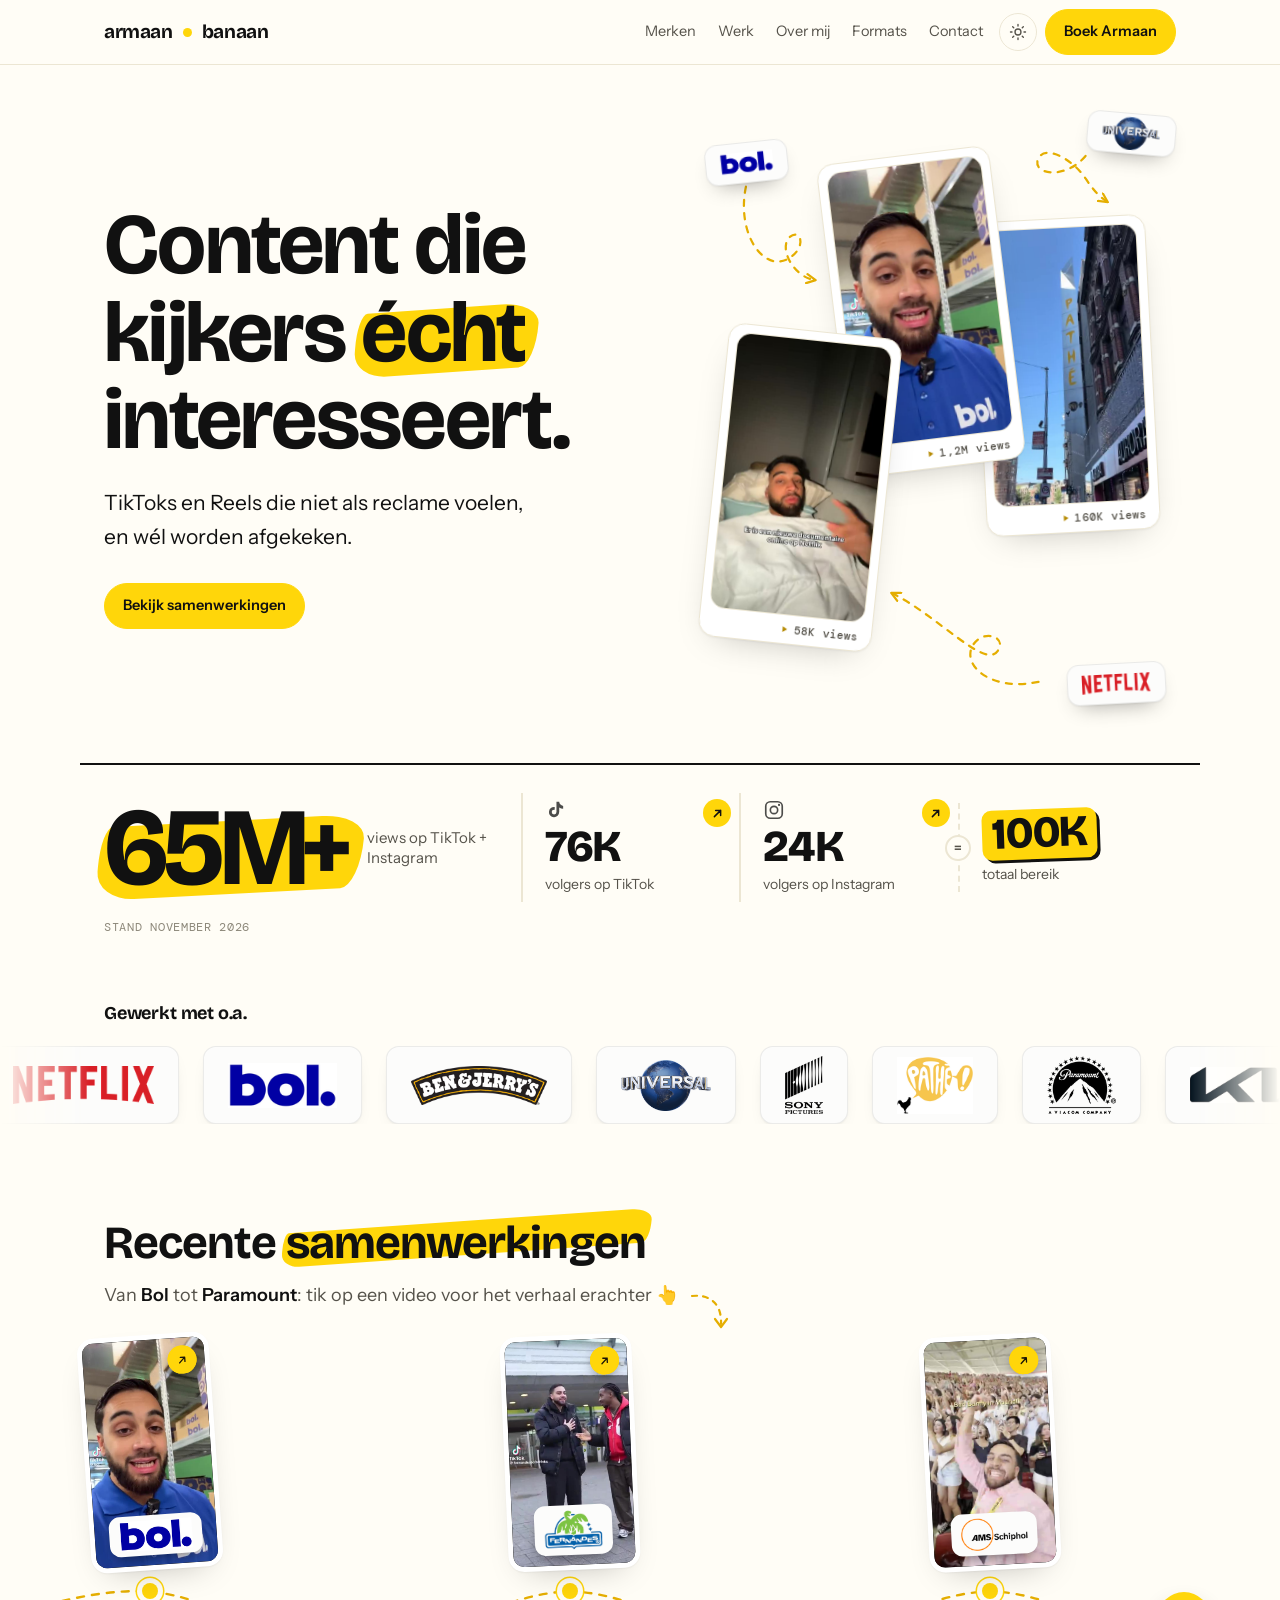
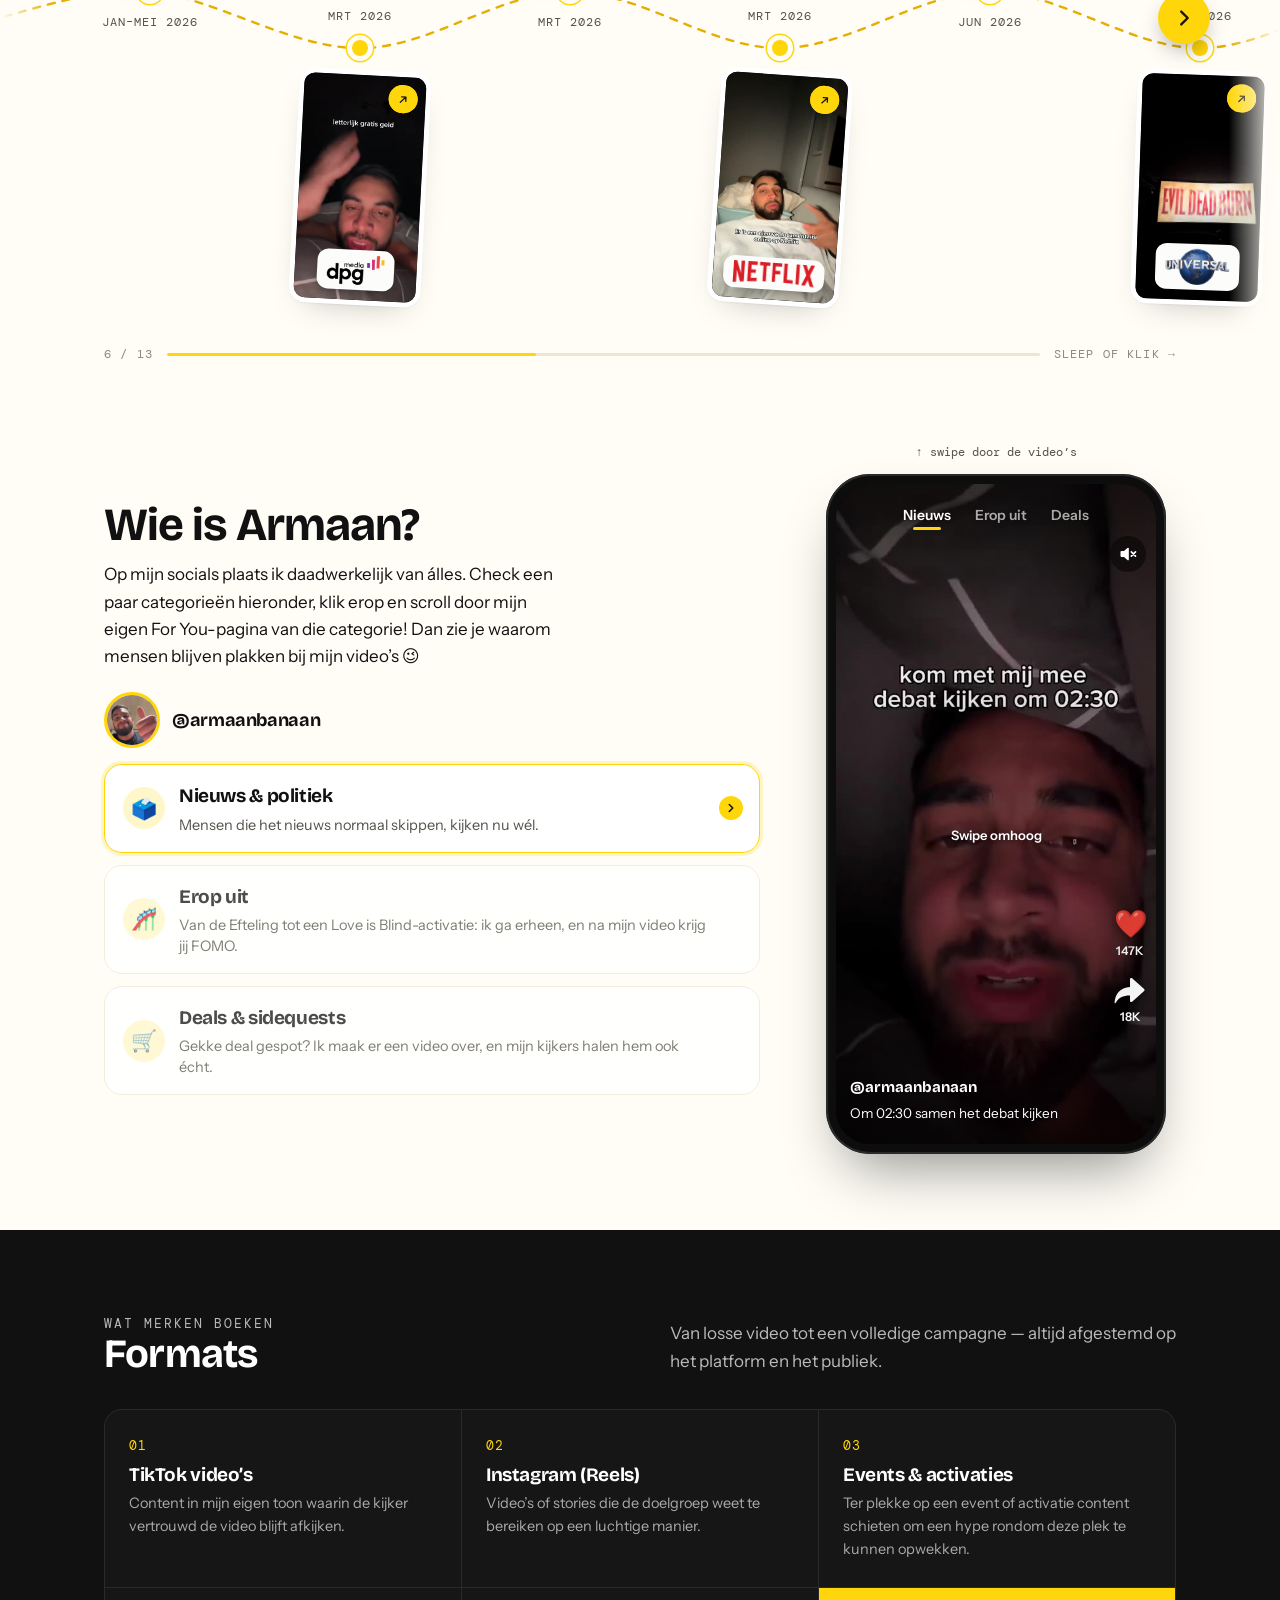
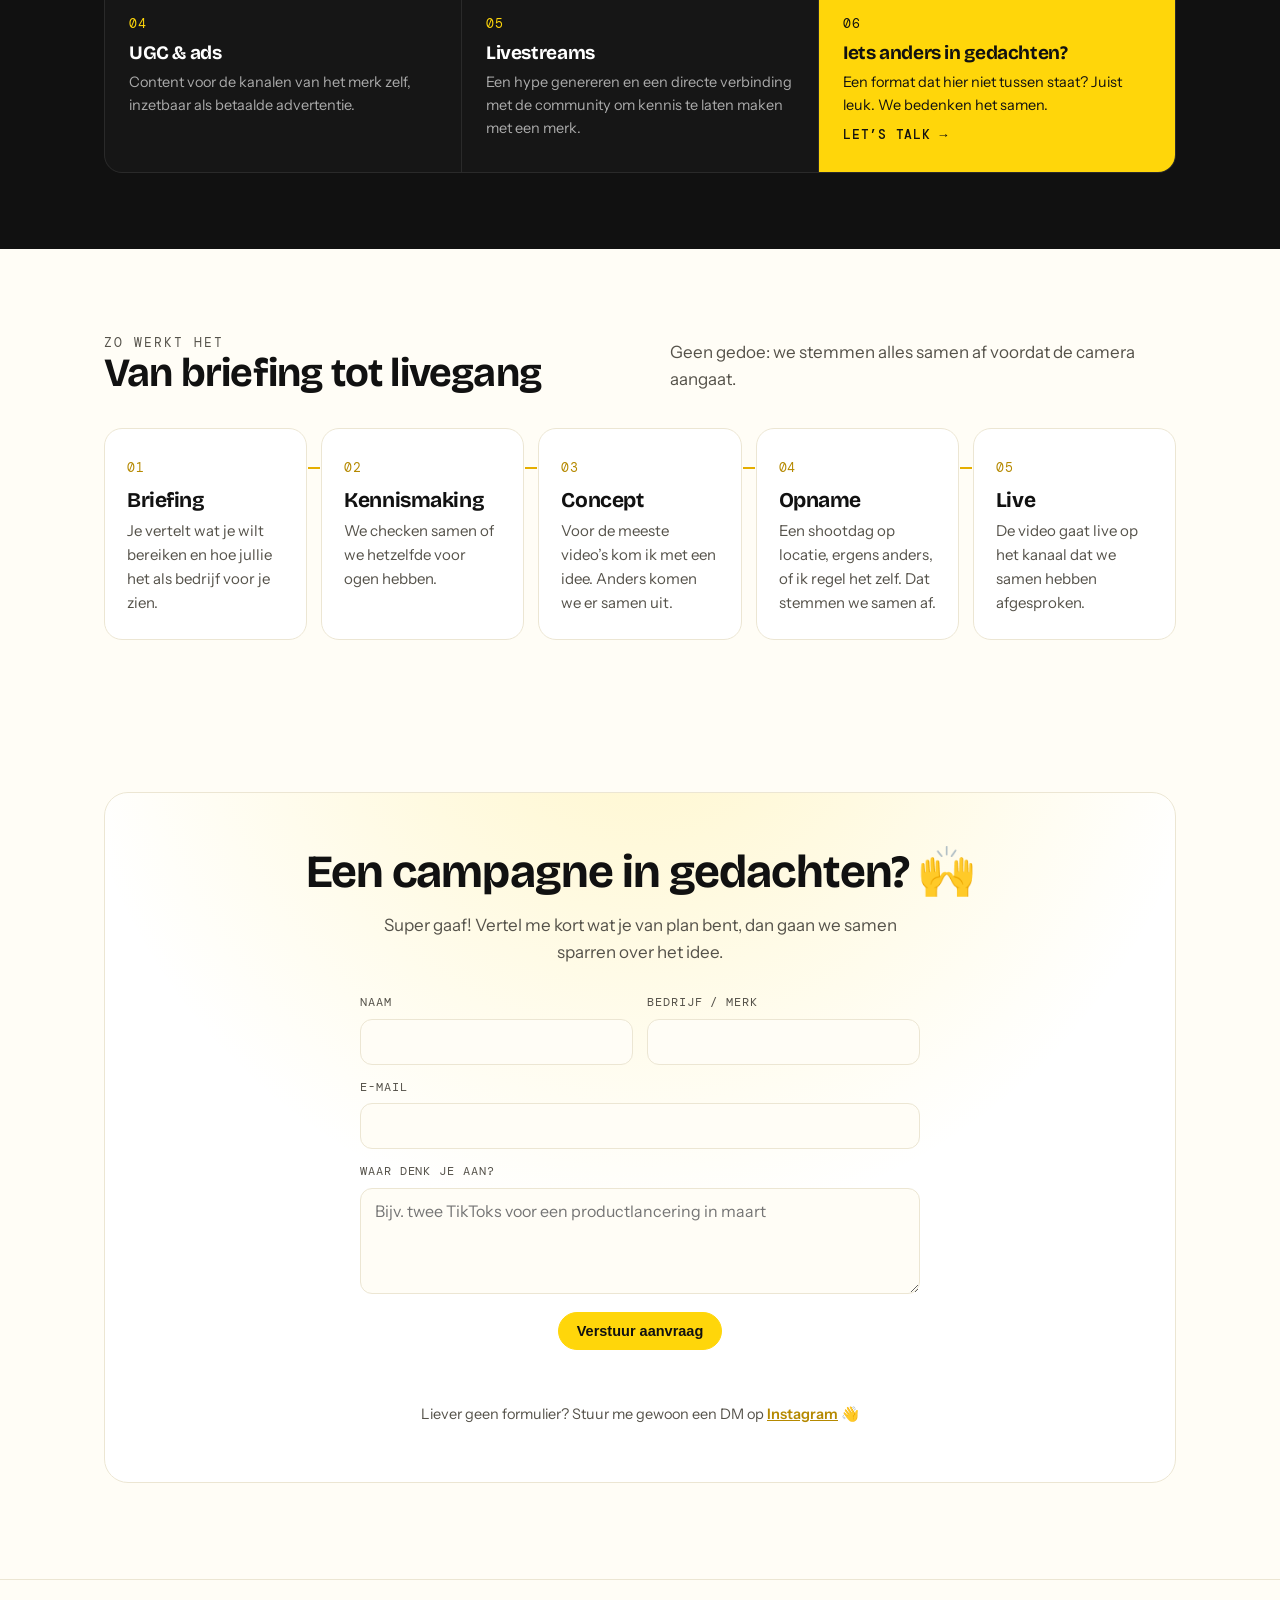
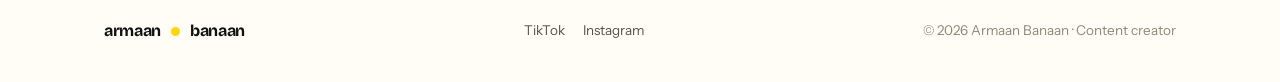
==== index.html @ dbafae59 "Handdruk: losse handjes weg, schuddende 🤝 met gele ring Co-Authored-By: Claude Opus 5.5 <noreply@ant" ====
<!doctype html>
<html lang="nl">
<meta charset="utf-8">
<meta name="viewport" content="width=device-width, initial-scale=1">
<title>Armaan Banaan — Creator</title>
<meta name="description" content="Armaan (@armaanbanaan) maakt TikTok- en Instagram-content voor merken als Bol, Netflix, Universal Pictures, Schiphol en Sony Pictures. Bekijk recente samenwerkingen en plan een kennismaking.">
<link rel="canonical" href="https://armaanbanaan.nl/">
<script type="application/ld+json">
{"@context":"https://schema.org","@type":"Person","name":"Armaan Banaan","alternateName":"armaanbanaan","url":"https://armaanbanaan.nl/","image":"https://armaanbanaan.nl/og-image.jpg","jobTitle":"Content creator","description":"Content creator uit Nederland die TikToks en Reels maakt voor merken als Bol, Netflix en Ben & Jerry's.","sameAs":["https://www.tiktok.com/@armaanbanaan","https://www.instagram.com/armaanbanaan"]}
</script>

<link rel="icon" type="image/png" href="favicon.png">
<link rel="apple-touch-icon" href="apple-touch-icon.png">
<meta name="theme-color" content="#FFFDF6">
<meta property="og:type" content="website">
<meta property="og:locale" content="nl_NL">
<meta property="og:site_name" content="armaanbanaan">
<meta property="og:title" content="Armaan Banaan — Content creator">
<meta property="og:description" content="Content die kijkers écht interesseert. TikTok en Instagram voor Bol, Netflix, Universal Pictures, Schiphol en meer.">
<meta property="og:url" content="https://armaanbanaan.nl/">
<meta property="og:image" content="https://armaanbanaan.nl/og-image.jpg">
<meta property="og:image:width" content="1200">
<meta property="og:image:height" content="630">
<meta property="og:image:alt" content="Armaan Banaan, content creator, met video's voor Bol, Netflix en Schiphol">
<meta name="twitter:card" content="summary_large_image">
<meta name="twitter:image" content="https://armaanbanaan.nl/og-image.jpg">
<style>
  :root{
    /* light (warm paper) — default / system-light */
    --bg:#FBF7EC;
    --bg-2:#F3ECD9;
    --surface:#FFFFFF;
    --surface-2:#F6EFDD;
    --line:#E4D9BE;
    --ink:#1A1712;
    --muted:#6E6555;
    --faint:#9A8F78;
    --accent:#D99400;
    --accent-ink:#1A1712;
    --accent-soft:rgba(217,148,0,.14);
    --logo:#4A4234;
    --shadow:0 1px 2px rgba(26,23,18,.05),0 12px 34px -18px rgba(26,23,18,.30);
    --grain:.03;
  }
  @media (prefers-color-scheme: dark){
    :root:not([data-theme="light"]){
      --bg:#14110B;
      --bg-2:#1B1710;
      --surface:#1F1A11;
      --surface-2:#262013;
      --line:#38301F;
      --ink:#F5EFE0;
      --muted:#A89B7E;
      --faint:#7C7159;
      --accent:#FFC531;
      --accent-ink:#1A1508;
      --accent-soft:rgba(255,197,49,.12);
      --logo:#CBBF9F;
      --shadow:0 1px 2px rgba(0,0,0,.4),0 20px 44px -22px rgba(0,0,0,.7);
      --grain:.05;
    }
  }
  :root[data-theme="dark"]{
    color-scheme:dark;
    --bg:#14110B;
    --bg-2:#1B1710;
    --surface:#1F1A11;
    --surface-2:#262013;
    --line:#38301F;
    --ink:#F5EFE0;
    --muted:#A89B7E;
    --faint:#7C7159;
    --accent:#FFC531;
    --accent-ink:#1A1508;
    --accent-soft:rgba(255,197,49,.12);
    --logo:#CBBF9F;
    --shadow:0 1px 2px rgba(0,0,0,.4),0 20px 44px -22px rgba(0,0,0,.7);
    --grain:.05;
  }

  *{box-sizing:border-box}
  html{scroll-behavior:smooth}
  body{
    margin:0;background:var(--bg);color:var(--ink);
    font-family:"Instrument Sans",system-ui,-apple-system,"Segoe UI",sans-serif;
    font-size:17px;line-height:1.6;-webkit-font-smoothing:antialiased;
    overflow-x:hidden;
  }
  .wrap{max-width:1120px;margin:0 auto;padding:0 24px}
  h1,h2,h3{font-family:"Bricolage Grotesque","Instrument Sans",sans-serif;font-weight:700;line-height:1.02;letter-spacing:-.02em;text-wrap:balance;margin:0}
  a{color:inherit}
  .mono{font-family:"DM Mono","SFMono-Regular",ui-monospace,monospace}
  .eyebrow{font-family:"DM Mono",monospace;font-size:12.5px;letter-spacing:.16em;text-transform:uppercase;color:var(--faint)}

  /* nav */
  header.nav{position:sticky;top:0;z-index:50;background:color-mix(in srgb,var(--bg) 86%,transparent);backdrop-filter:blur(12px);border-bottom:1px solid var(--line)}
  .nav-in{display:flex;align-items:center;justify-content:space-between;height:64px;gap:16px}
  .brand{display:flex;align-items:center;gap:10px;font-family:"Bricolage Grotesque",sans-serif;font-weight:700;font-size:19px;letter-spacing:-.02em;text-decoration:none}
  .brand .dot{width:9px;height:9px;border-radius:50%;background:var(--accent);display:inline-block;margin-bottom:-1px}
  .nav-right{display:flex;align-items:center;gap:8px}
  .nav-links{display:flex;gap:22px;margin-right:8px}
  .nav-links a{font-size:14.5px;color:var(--muted);text-decoration:none}
  .nav-links a:hover{color:var(--ink)}
  .btn{display:inline-flex;align-items:center;gap:8px;font-weight:600;font-size:14.5px;text-decoration:none;border-radius:999px;padding:10px 18px;border:1px solid transparent;cursor:pointer;transition:transform .15s ease,background .15s ease}
  .btn:active{transform:translateY(1px)}
  .btn-primary{background:var(--accent);color:var(--accent-ink);border-color:var(--accent)}
  .btn-primary:hover{filter:brightness(1.05)}
  .btn-ghost{background:transparent;color:var(--ink);border-color:var(--line)}
  .btn-ghost:hover{border-color:var(--accent);color:var(--accent)}
  .icon-btn{width:38px;height:38px;border-radius:999px;border:1px solid var(--line);background:transparent;color:var(--muted);display:grid;place-items:center;cursor:pointer}
  .icon-btn:hover{color:var(--accent);border-color:var(--accent)}

  /* hero */
  .hero{padding:48px 0 40px;position:relative}
  .hero-grid{display:grid;grid-template-columns:1.25fr .85fr;gap:52px;align-items:center}
  .hero h1{font-size:clamp(44px,7vw,86px)}
  .hero h1 .peel{color:var(--accent)}
  .lede{color:var(--muted);font-size:19px;max-width:52ch;margin:22px 0 30px}
  .hero-cta{display:flex;flex-wrap:wrap;gap:12px}
  .tagline-tags{display:flex;flex-wrap:wrap;gap:8px;margin-top:26px}
  .tag{font-family:"DM Mono",monospace;font-size:12px;letter-spacing:.04em;color:var(--muted);border:1px solid var(--line);border-radius:999px;padding:5px 12px}

  /* portrait */
  .portrait{position:relative;aspect-ratio:4/5;border-radius:22px;overflow:hidden;border:1px solid var(--line);
    background:
      radial-gradient(120% 90% at 70% 10%,var(--accent-soft),transparent 60%),
      linear-gradient(160deg,var(--surface-2),var(--surface));
    display:grid;place-items:center;box-shadow:var(--shadow)}
  .portrait-img{width:100%;height:100%;object-fit:cover;object-position:center 18%;display:block}
  .portrait .ph{display:flex;flex-direction:column;align-items:center;gap:10px;color:var(--faint);text-align:center;padding:20px}
  .portrait .ph svg{width:46px;height:46px;opacity:.7}
  .portrait .ph span{font-family:"DM Mono",monospace;font-size:12px;letter-spacing:.08em;text-transform:uppercase}
  .portrait .curve{position:absolute;right:-40px;bottom:-46px;width:200px;height:200px;border:2px solid var(--accent);border-radius:50%;opacity:.35;mask:radial-gradient(circle,transparent 62%,#000 63%)}

  /* stats strip */
  .stats{border-top:1px solid var(--line);border-bottom:1px solid var(--line);margin-top:52px}
  .stats-in{display:grid;grid-template-columns:repeat(4,1fr)}
  .stat{padding:28px 22px;border-left:1px solid var(--line)}
  .stat:first-child{border-left:none}
  .stat .num{font-family:"Bricolage Grotesque",sans-serif;font-weight:700;font-size:clamp(30px,4vw,44px);letter-spacing:-.03em;font-variant-numeric:tabular-nums;line-height:1}
  .stat .lbl{font-family:"DM Mono",monospace;font-size:12px;letter-spacing:.1em;text-transform:uppercase;color:var(--muted);margin-top:10px}
  .stat.tbd .num{color:var(--faint);border-bottom:2px dashed var(--line);display:inline-block;line-height:1.1}

  /* sections */
  section{padding:76px 0}
  .sec-head{display:flex;align-items:flex-end;justify-content:space-between;gap:24px;margin-bottom:34px;flex-wrap:wrap}
  .sec-head h2{font-size:clamp(28px,4vw,40px)}
  .sec-head p{color:var(--muted);margin:8px 0 0;max-width:46ch}

  /* collab grid */
  .collab-grid{display:grid;grid-template-columns:repeat(2,1fr);gap:20px}
  .card{background:var(--surface);border:1px solid var(--line);border-radius:18px;overflow:hidden;display:flex;flex-direction:column;transition:transform .2s ease,border-color .2s ease}
  .card:hover{transform:translateY(-3px);border-color:color-mix(in srgb,var(--accent) 55%,var(--line))}
  .card.feature{grid-column:1 / -1}
  .card.feature .thumb{aspect-ratio:21/8}
  .thumb{position:relative;aspect-ratio:16/10;background:linear-gradient(150deg,var(--surface-2),var(--bg-2));display:grid;place-items:center;border-bottom:1px solid var(--line)}
  .thumb .ph{display:flex;flex-direction:column;align-items:center;gap:8px;color:var(--faint)}
  .thumb .ph svg{width:34px;height:34px;opacity:.6}
  .thumb .ph span{font-family:"DM Mono",monospace;font-size:11px;letter-spacing:.1em;text-transform:uppercase}
  .badge{position:absolute;top:14px;left:14px;font-family:"DM Mono",monospace;font-size:11px;letter-spacing:.06em;text-transform:uppercase;padding:5px 11px;border-radius:999px;background:var(--accent);color:var(--accent-ink);font-weight:600}
  .badge.slot{background:transparent;color:var(--faint);border:1px dashed var(--line)}
  .card-body{padding:22px 22px 24px;display:flex;flex-direction:column;gap:12px;flex:1}
  .card .brandline{font-family:"DM Mono",monospace;font-size:12px;letter-spacing:.08em;text-transform:uppercase;color:var(--accent)}
  .card h3{font-size:22px}
  .card.feature h3{font-size:clamp(24px,3vw,32px)}
  .card p{margin:0;color:var(--muted);font-size:15.5px}
  .metrics{display:flex;gap:26px;margin-top:6px;flex-wrap:wrap}
  .metric .m-num{font-family:"Bricolage Grotesque",sans-serif;font-weight:700;font-size:26px;letter-spacing:-.02em;font-variant-numeric:tabular-nums}
  .metric .m-lbl{font-family:"DM Mono",monospace;font-size:11px;letter-spacing:.08em;text-transform:uppercase;color:var(--muted)}
  .fmt-row{display:flex;gap:8px;flex-wrap:wrap;margin-top:auto;padding-top:6px}
  .chip{font-size:12.5px;color:var(--muted);border:1px solid var(--line);border-radius:8px;padding:4px 10px}
  .card.slot{border-style:dashed;background:transparent}
  .card.slot .card-body{justify-content:center;min-height:150px}
  .card.slot h3{color:var(--faint)}

  /* formats */
  .fmt-band{background:var(--bg-2)}
  .fmt-list{display:grid;grid-template-columns:repeat(3,1fr);gap:1px;background:var(--line);border:1px solid var(--line);border-radius:18px;overflow:hidden}
  .fmt-item{background:var(--bg);padding:26px 24px;display:flex;flex-direction:column;gap:8px}
  .fmt-item .fi-k{font-family:"DM Mono",monospace;font-size:13px;color:var(--accent);letter-spacing:.04em}
  .fmt-item h3{font-size:19px}
  .fmt-item p{margin:0;color:var(--muted);font-size:14.5px}

  /* platforms */
  .plat-grid{display:grid;grid-template-columns:repeat(3,1fr);gap:16px}
  .plat{display:flex;flex-direction:column;gap:14px;padding:22px;border:1px solid var(--line);border-radius:16px;background:var(--surface);text-decoration:none;transition:transform .18s ease,border-color .18s ease}
  .plat:hover{transform:translateY(-3px);border-color:color-mix(in srgb,var(--accent) 55%,var(--line))}
  .plat .p-top{display:flex;align-items:center;justify-content:space-between}
  .plat svg{width:26px;height:26px;color:var(--ink)}
  .plat .arrow{color:var(--faint)}
  .plat .p-name{font-weight:600}
  .plat .p-handle{font-family:"DM Mono",monospace;font-size:13px;color:var(--muted)}

  /* contact */
  .contact{position:relative;background:var(--surface);border:1px solid var(--line);border-radius:24px;padding:56px 40px;text-align:center;overflow:hidden}
  .contact::before{content:"";position:absolute;inset:0;background:radial-gradient(90% 140% at 50% -20%,var(--accent-soft),transparent 60%);pointer-events:none}
  .contact h2{font-size:clamp(30px,4.5vw,46px);position:relative}
  .c-klaar{position:relative;padding:20px 0 10px}
  .c-klaar h2{margin:14px 0 0}
  .c-klaar p{margin:12px auto 0}
  .c-hand{position:relative;height:120px;font-size:104px;line-height:1}
  .c-hand span{position:absolute;left:50%;top:0;translate:-50% 0;display:block}
  .c-hand .ch-s{opacity:0}
  .c-hand .ch-ring{width:120px;height:120px;top:0;border-radius:50%;border:6px solid var(--accent);opacity:0}
  .c-klaar h2{font-size:clamp(34px,5.4vw,58px)!important}
  .c-conf{position:absolute;left:50%;top:22%;width:10px;height:14px;border-radius:3px;pointer-events:none;z-index:3}
  .contact p{color:var(--muted);max-width:48ch;margin:16px auto 28px;position:relative}
  .contact .hero-cta{justify-content:center;position:relative}

  footer{border-top:1px solid var(--line);padding:38px 0;margin-top:20px}
  .foot-in{display:flex;align-items:center;justify-content:space-between;gap:16px;flex-wrap:wrap}
  .foot-in .muted{color:var(--faint);font-size:13.5px}
  .foot-links{display:flex;gap:18px}
  .foot-links a{color:var(--muted);text-decoration:none;font-size:13.5px}
  .foot-links a:hover{color:var(--accent)}

  /* logo marquee */
  .marquee-band{padding:22px 0 12px}
  .mq-label{font-family:"Bricolage Grotesque",sans-serif;font-weight:700;font-size:18px;letter-spacing:-.01em;color:var(--ink)}
  .marquee-head{display:flex;align-items:center;gap:16px;margin-bottom:18px}
  .marquee-head .eyebrow{white-space:nowrap}
  .marquee-head .rule{height:1px;background:var(--line);flex:1}
  .marquee{position:relative;overflow:hidden;
    -webkit-mask:linear-gradient(90deg,transparent,#000 7%,#000 93%,transparent);
    mask:linear-gradient(90deg,transparent,#000 7%,#000 93%,transparent)}
  .marquee-track{display:flex;align-items:center;width:max-content;animation:marq 52s linear infinite}
  @keyframes marq{from{transform:translateX(0)}to{transform:translateX(-50%)}}
  .marquee.js .marquee-track{animation:none;will-change:transform}
  .marquee.js{cursor:grab;touch-action:pan-y;user-select:none;-webkit-user-select:none}
  .marquee.js.drag{cursor:grabbing}
  .marquee.js img{-webkit-user-drag:none;pointer-events:none}
  .logo-group{display:flex;align-items:center;gap:24px;padding-right:24px;flex:none}
  .logo-chip{flex:none;display:flex;align-items:center;justify-content:center;height:66px;padding:0 24px;border-radius:13px;background:#fcfcfb;border:1px solid rgba(20,17,11,.07);box-shadow:0 1px 2px rgba(0,0,0,.05),0 8px 20px -14px rgba(0,0,0,.35)}
  .logo-chip img{height:var(--h,34px);width:auto;display:block}
  .logo-chip{height:78px}
  @media (prefers-reduced-motion:reduce){
    .marquee{-webkit-mask:none;mask:none}
    .marquee-track{animation:none;width:auto}
    .marquee-track .dup{display:none}
    .logo-group{flex-wrap:wrap;justify-content:center;gap:16px 34px;padding-right:0}
  }

  /* projects */
  .projects{margin-top:8px;display:grid;grid-template-columns:1fr 1fr;gap:22px}
  .project{border:1px solid var(--line);border-radius:18px;padding:30px 28px}
  .project.feature{grid-column:1 / -1}
  .proj-top{display:grid;grid-template-columns:auto 1fr;gap:24px;align-items:start}
  .proj-no{font-family:"Bricolage Grotesque",sans-serif;font-weight:800;font-size:clamp(30px,4.4vw,48px);line-height:.85;color:var(--faint);font-variant-numeric:tabular-nums}
  .proj-main{min-width:0}
  .proj-main .brandline{font-family:"DM Mono",monospace;font-size:12px;letter-spacing:.1em;text-transform:uppercase;color:var(--accent)}
  .proj-main h3{font-size:clamp(23px,3vw,33px);margin:7px 0 0}
  .meta{display:flex;flex-wrap:wrap;gap:10px;margin:18px 0 0}
  .meta-i{display:flex;flex-direction:column;gap:2px;border:1px solid var(--line);border-radius:10px;padding:8px 14px}
  .meta-i .k{font-family:"DM Mono",monospace;font-size:10.5px;letter-spacing:.1em;text-transform:uppercase;color:var(--faint)}
  .meta-i .v{font-size:14px;font-weight:500}
  p.desc{color:var(--muted);font-size:16.5px;margin:18px 0 0;max-width:64ch}
  .project .metrics{margin-top:18px}
  .vid-row{display:flex;gap:14px;margin-top:24px;overflow-x:auto;padding-bottom:8px;scrollbar-width:thin}
  .vid{flex:none;width:152px;aspect-ratio:9/16;border-radius:14px;border:1px solid var(--line);background:#000;object-fit:cover;display:block;transition:border-color .18s ease}
  .vid:hover{border-color:color-mix(in srgb,var(--accent) 55%,var(--line))}

  .reveal{opacity:0;transform:translateY(14px);transition:opacity .6s ease,transform .6s ease}
  .reveal.in{opacity:1;transform:none}
  @media (prefers-reduced-motion:reduce){
    .reveal{opacity:1;transform:none;transition:none}
    html{scroll-behavior:auto}
  }

  @media (max-width:860px){
    .hero-grid{grid-template-columns:1fr;gap:34px}
    .portrait{max-width:360px}
    .stats-in{grid-template-columns:repeat(2,1fr)}
    .stat:nth-child(3){border-left:none}
    .stat:nth-child(n+3){border-top:1px solid var(--line)}
    .collab-grid{grid-template-columns:1fr}
    .projects{grid-template-columns:1fr}
    .fmt-list{grid-template-columns:1fr}
    .plat-grid{grid-template-columns:repeat(2,1fr)}
    .nav-links{display:none}
    .logo-chip{height:54px;padding:0 16px}
    .logo-chip img{height:calc(var(--h,34px)*.8)}
    .logo-chip{height:60px}
    .logo-group{gap:16px;padding-right:16px}
  }
  @media (max-width:520px){
    .stats-in{grid-template-columns:1fr}
    .stat{border-left:none;border-top:1px solid var(--line)}
    .stat:first-child{border-top:none}
    .plat-grid{grid-template-columns:1fr}
  }
.werk-cta{margin-top:34px;display:flex;align-items:center;justify-content:space-between;gap:18px 24px;flex-wrap:wrap;padding:24px 28px;border:1px dashed color-mix(in srgb,var(--accent) 60%,var(--line));border-radius:18px;background:var(--accent-soft)} .werk-cta p{margin:0;font-family:"Bricolage Grotesque",sans-serif;font-weight:700;font-size:clamp(20px,2.4vw,26px);letter-spacing:-.02em} .c-form{position:relative;max-width:560px;margin:0 auto;display:grid;gap:14px;text-align:left} .c-form[hidden]{display:none} .c-row{display:grid;grid-template-columns:1fr 1fr;gap:14px} .c-form label{display:grid;gap:6px;font-family:"DM Mono",monospace;font-size:11.5px;letter-spacing:.08em;text-transform:uppercase;color:var(--muted)} .c-form input,.c-form textarea{font-family:"Instrument Sans",system-ui,sans-serif;font-size:16px;letter-spacing:0;text-transform:none;color:var(--ink);background:var(--bg);border:1px solid var(--line);border-radius:12px;padding:12px 14px;width:100%;resize:vertical} .c-form input:focus,.c-form textarea:focus{outline:none;border-color:var(--accent);box-shadow:0 0 0 3px var(--accent-soft)} .c-form .btn{justify-self:center;margin-top:4px} .c-form .hp{position:absolute;left:-9999px;opacity:0;width:1px;height:1px} .contact .c-status{margin:0 auto;font-size:14.5px;min-height:1.2em} .contact .c-alt{font-size:14.5px;margin:22px auto 0} .c-alt a{color:var(--accent);font-weight:600} @media (max-width:520px){.c-row{grid-template-columns:1fr}} @media (max-width:520px){.nav-in .btn{padding:9px 14px;font-size:14px;white-space:nowrap}.nav-in .brand{font-size:17px}} @media (max-width:860px){.hero-grid{row-gap:0;grid-template-columns:minmax(0,1fr)}.hero-grid>div:first-child{display:contents}.hero .eyebrow{order:1}.hero h1{order:2}.hero-reel{order:3;min-width:0;margin:20px 0 6px}.hero .lede{order:4}.hero .hero-cta{order:5}.hero .tagline-tags{order:6}} .hero-reel .reel-card{animation:reelPop .75s cubic-bezier(.2,.8,.3,1.2) both} .hero-reel .reel-card.r1{animation-delay:.35s} .hero-reel .reel-card.r3{animation-delay:.5s} .hero-reel .reel-card.r2{animation-delay:.65s} @keyframes reelPop{0%{opacity:0;scale:.5;translate:0 50px}65%{opacity:1;scale:1.06;translate:0 -6px}100%{opacity:1;scale:1;translate:0 0}} .reel-logo{animation:logoPop .6s cubic-bezier(.3,1.6,.5,1) both} .reel-logo.l-bol{animation-delay:.95s} .reel-logo.l-uni{animation-delay:1.1s} .reel-logo.l-net{animation-delay:1.25s} @keyframes logoPop{0%{opacity:0;scale:0}70%{opacity:1;scale:1.15}100%{opacity:1;scale:1}} .reel-doodle .dm{fill:none;stroke:#fff;stroke-width:18;stroke-linecap:round;stroke-dasharray:1 1;stroke-dashoffset:1;animation:reelDraw .8s ease-out forwards} #reel-m1 .dm{animation-delay:1.15s} #reel-m2 .dm{animation-delay:1.3s} #reel-m3 .dm{animation-delay:1.45s} @keyframes reelDraw{to{stroke-dashoffset:0}} @media (prefers-reduced-motion:reduce){.hero-reel .reel-card,.reel-logo{animation:none}.reel-doodle .dm{animation:none;stroke-dashoffset:0}} @keyframes heroRise{from{opacity:0;transform:translateY(18px)}to{opacity:1;transform:translateY(0)}} .hero-in{opacity:0;animation:heroRise .7s cubic-bezier(.16,.8,.3,1) forwards} .hero-in.d1{animation-delay:.05s} .hero-in.d2{animation-delay:.15s} .hero-in.d3{animation-delay:.25s} .hero-in.d4{animation-delay:.35s} .hero-in.d5{animation-delay:.45s} .hero-in.d6{animation-delay:.3s} .p-count{font-family:"DM Mono",monospace;font-size:12px;letter-spacing:.04em;color:var(--accent-ink);background:var(--accent-soft);border-radius:999px;padding:4px 10px;display:inline-block;margin-top:6px} @media (prefers-reduced-motion:reduce){.hero-in{opacity:1;animation:none}} .hero-reel{position:relative;height:530px;width:460px;max-width:100%;margin-left:auto} .reel-card{position:absolute;width:170px;background:var(--surface);padding:8px 8px 20px;border-radius:16px;box-shadow:var(--shadow);border:1px solid var(--line);transition:transform .25s ease,box-shadow .25s ease} .reel-card:hover{transform:rotate(0deg) scale(1.05) !important;z-index:10 !important;box-shadow:0 20px 40px -12px rgba(26,23,18,.25)} .reel-card .vid{width:100%;margin:0} .reel-card.r1{top:0;left:126px;transform:rotate(-7deg);z-index:1} .reel-card.r2{top:172px;left:7px;transform:rotate(6deg);z-index:3} .reel-card.r3{top:63px;left:267px;transform:rotate(-3deg);z-index:2} .hero-reel{height:590px} .reel-card{padding-bottom:28px} .reel-card.r1{top:40px;z-index:2} .reel-card.r2{top:212px;z-index:3} .reel-card.r3{top:103px;z-index:1} .reel-doodle{position:absolute;left:0;top:0;width:460px;height:590px;z-index:0;color:var(--accent);overflow:visible;pointer-events:none} .reel-doodle .dl{fill:none;stroke:currentColor;stroke-width:2.2;stroke-linecap:round;stroke-dasharray:6 7} .reel-logo{position:absolute;z-index:0;display:flex;align-items:center;justify-content:center;height:40px;padding:0 14px;border-radius:12px;background:#fcfcfb;border:1px solid rgba(20,17,11,.08);box-shadow:0 1px 2px rgba(0,0,0,.06),0 10px 22px -12px rgba(0,0,0,.45)} .reel-logo img{height:18px;width:auto;display:block} .reel-logo.l-bol{left:0;top:28px;transform:rotate(-6deg)} .reel-logo.l-bol img{height:21px} .reel-logo.l-uni{right:0;top:0;transform:rotate(5deg)} .reel-logo.l-uni img{height:32px} .reel-logo.l-net{right:10px;top:538px;transform:rotate(-3deg)} .reel-views{position:absolute;right:12px;bottom:5px;display:inline-flex;align-items:center;gap:4px;font-family:"DM Mono",monospace;font-size:11px;font-weight:500;letter-spacing:.02em;color:var(--muted);font-variant-numeric:tabular-nums} .reel-views svg{width:10px;height:10px;color:var(--accent)} .reel-cap-logo{display:none;position:absolute;left:12px;bottom:8px;height:12px;width:auto} @media (max-width:860px){.reel-doodle,.reel-logo{display:none}.reel-cap-logo{display:block}} @media (max-width:860px){.hero-reel{position:static;height:auto;max-width:100%;display:flex;gap:14px;overflow-x:auto;padding:18px 0 6px}.reel-card{position:relative;top:0 !important;left:0 !important;transform:none !important;width:155px;flex:none}.reel-card .reel-badge{transform:none !important;top:-12px;left:8px}.reel-card:hover{transform:none !important}} </style>
<link rel="preconnect" href="https://fonts.googleapis.com">
<link rel="preconnect" href="https://fonts.gstatic.com" crossorigin>
<link rel="stylesheet" href="https://fonts.googleapis.com/css2?family=Bricolage+Grotesque:opsz,wght@12..96,600;12..96,700;12..96,800&family=Instrument+Sans:wght@400;500;600&family=DM+Mono:wght@400;500&display=swap">
<link rel="stylesheet" href="tijdlijn.css?v=88">
<style>
  /* ===== Huisstijl A: Banaan-pop (licht + donker) ===== */
  :root{--bg:#FFFDF6;--bg-2:#FFF6CC;--surface:#FFFFFF;--surface-2:#FFF9E0;--line:#ECE6D3;--ink:#111111;--muted:#55524A;--faint:#8D887A;--accent:#FFD60A;--accent-ink:#111111;--accent-soft:rgba(255,214,10,.22);--accent-text:#B58900;--doodle:#E5AE00;--logo:#333;--st-shadow:#111;--shadow:0 1px 2px rgba(0,0,0,.05),0 14px 34px -18px rgba(0,0,0,.28);--grain:.03}
  :root[data-theme="light"]{color-scheme:light;--bg:#FFFDF6;--bg-2:#FFF6CC;--surface:#FFFFFF;--surface-2:#FFF9E0;--line:#ECE6D3;--ink:#111111;--muted:#55524A;--faint:#8D887A;--accent:#FFD60A;--accent-ink:#111111;--accent-soft:rgba(255,214,10,.22);--accent-text:#B58900;--doodle:#E5AE00;--logo:#333;--st-shadow:#111;--shadow:0 1px 2px rgba(0,0,0,.05),0 14px 34px -18px rgba(0,0,0,.28);--grain:.03}
  @media (prefers-color-scheme:dark){:root:not([data-theme="light"]){color-scheme:dark;--bg:#0E0E0C;--bg-2:#161613;--surface:#1B1B18;--surface-2:#23231F;--line:#2E2D28;--ink:#F7F5EC;--muted:#A9A69A;--faint:#75736A;--accent:#FFD60A;--accent-ink:#111111;--accent-soft:rgba(255,214,10,.12);--accent-text:#FFD60A;--doodle:#FFD60A;--logo:#ddd;--st-shadow:#5c4d00;--shadow:0 1px 2px rgba(0,0,0,.5),0 22px 46px -22px rgba(0,0,0,.85);--grain:.05}}
  :root[data-theme="dark"]{color-scheme:dark;--bg:#0E0E0C;--bg-2:#161613;--surface:#1B1B18;--surface-2:#23231F;--line:#2E2D28;--ink:#F7F5EC;--muted:#A9A69A;--faint:#75736A;--accent:#FFD60A;--accent-ink:#111111;--accent-soft:rgba(255,214,10,.12);--accent-text:#FFD60A;--doodle:#FFD60A;--logo:#ddd;--st-shadow:#5c4d00;--shadow:0 1px 2px rgba(0,0,0,.5),0 22px 46px -22px rgba(0,0,0,.85);--grain:.05}
  .reel-doodle,.tl-line,.tl-head .sub-arrow{color:var(--doodle)}
  .fi-k,.c-alt a,.tl-next .tl-date,.tl-stat b,.reel-views svg,.steps .st-n{color:var(--accent-text)}
  .fmt-band{background:#111;color:#fff}.fmt-band .sec-head p,.fmt-band .eyebrow{color:#bbb}.fmt-list{background:#2a2a2a;border-color:#2a2a2a}.fmt-item{background:#161616}.fmt-item p{color:#aaa}.fmt-item .fi-k{color:var(--accent)}
  /* hero-tekst */
  .hero .eyebrow.proof{letter-spacing:.1em}
  .hero .eyebrow.proof b{color:var(--ink);font-weight:500}
  .hero .lede{font-size:21px;max-width:30ch;color:var(--ink);opacity:.82}
  /* markeerstift over "écht" */
  .hero h1 .peel,.tl-head h2 .peel{position:relative;isolation:isolate;display:inline-block;color:var(--ink);transition:color .25s ease .35s}
  .hero h1 .peel::before,.tl-head h2 .peel::before{content:"";position:absolute;z-index:-1;left:-.1em;right:-.12em;top:.3em;bottom:-.02em;background:var(--accent);border-radius:.12em .45em .2em .4em/.4em .25em .5em .3em;transform:rotate(-4deg) skewX(-8deg) scaleX(0);transform-origin:0 100%;transition:transform .6s cubic-bezier(.65,0,.25,1)}
  .hero h1 .peel.on,.tl-head h2 .peel.on{color:#111}
  .hero h1 .peel.on::before,.tl-head h2 .peel.on::before{transform:rotate(-4deg) skewX(-8deg) scaleX(1)}
  @media (prefers-reduced-motion:reduce){.hero h1 .peel::before,.tl-head h2 .peel::before{transition:none}}
  /* cijfers */
  .st-a{margin-top:56px;display:grid;grid-template-columns:auto 1fr;gap:28px 56px;align-items:center;border-top:2px solid var(--ink);padding-top:34px}
  .st-hero{display:flex;align-items:center;gap:22px}
  .st-big{font-family:"Bricolage Grotesque",sans-serif;font-weight:800;font-size:clamp(76px,11vw,148px);line-height:.85;letter-spacing:-.05em;color:#111;background:var(--accent);padding:6px 18px 10px;border-radius:14px;transform:rotate(-2deg);display:inline-block;box-shadow:6px 6px 0 var(--st-shadow)}
  .st-cap{font-size:17px;color:var(--muted);max-width:18ch;line-height:1.35}
  .st-row{display:grid;grid-template-columns:repeat(3,1fr);gap:18px}
  .st-row div{display:flex;flex-direction:column;gap:4px;border-left:2px solid var(--line);padding-left:16px}
  .st-row b{font-family:"Bricolage Grotesque",sans-serif;font-weight:700;font-size:clamp(28px,3.4vw,40px);letter-spacing:-.03em;line-height:1}
  .st-row span{font-size:14px;color:var(--muted)}
  [data-count]{font-variant-numeric:tabular-nums}
  @media (max-width:860px){.st-a{grid-template-columns:1fr}.st-hero{flex-wrap:wrap}}
  @media (max-width:520px){.st-row{grid-template-columns:1fr}}
  /* zo werkt het */
  .steps{list-style:none;margin:0;padding:0;display:grid;grid-template-columns:repeat(5,1fr);gap:14px}
  .steps li{position:relative;background:var(--surface);border:1px solid var(--line);border-radius:18px;padding:24px 22px}
  .steps li:not(:last-child)::after{content:"";position:absolute;top:38px;right:-14px;width:12px;border-top:2px dashed var(--doodle)}
  .steps .st-n{font-family:"DM Mono",monospace;font-size:13px;letter-spacing:.06em}
  .steps h3{font-size:21px;margin:10px 0 8px}
  .steps p{margin:0;color:var(--muted);font-size:15px}
  @media (max-width:1000px){.steps{grid-template-columns:repeat(3,1fr)}.steps li::after{display:none}}
  @media (max-width:700px){.steps{grid-template-columns:1fr 1fr}}
  @media (max-width:520px){.steps{grid-template-columns:1fr}}
</style>
<style>
  .fy{padding-top:40px}
  .fy-grid{display:grid;grid-template-columns:1fr 360px;gap:56px;align-items:center}
  .fy-tekst h2{font-size:clamp(30px,4.4vw,46px);margin:0}
  .fy-tekst .sub{margin:12px 0 22px;max-width:460px}
  .fy-cats{display:grid;gap:12px}
  .fy-cat{all:unset;cursor:pointer;display:flex;gap:14px;align-items:flex-start;padding:16px 18px;border-radius:18px;border:1px solid var(--line);background:var(--surface);transition:border-color .2s,box-shadow .2s,transform .2s}
  .fy-cat:hover{transform:translateX(4px)}
  .fy-cat.on{border-color:var(--accent);box-shadow:0 0 0 3px var(--accent-soft)}
  .fy-emo{width:42px;height:42px;border-radius:50%;display:grid;place-items:center;background:var(--accent-soft);font-size:21px;flex:none}
  .fy-cat b{display:block;font-family:"Bricolage Grotesque",sans-serif;font-size:19px;letter-spacing:-.02em}
  .fy-cat small{display:block;color:var(--muted);font-size:14.5px;margin-top:3px;line-height:1.45}
  .fy-cat em{display:none;font-style:normal;font-weight:600;font-size:14.5px;margin-top:6px}
  .fy-cat.on em{display:block}
  .fy-phone-wrap{display:flex;justify-content:center;padding-top:30px}
  .fy-phone{position:relative;width:340px;height:680px;border-radius:44px;background:#0d0d0d;padding:10px;box-shadow:0 30px 60px -20px rgba(0,0,0,.45),0 0 0 2px #2a2a2a inset}
  .fy-top{position:absolute;z-index:5;top:26px;left:0;right:0;display:flex;justify-content:center;gap:4px}
  .fy-tab{all:unset;cursor:pointer;font:600 14px "Instrument Sans",sans-serif;color:rgba(255,255,255,.65);padding:6px 10px;white-space:nowrap;position:relative;text-shadow:0 1px 4px rgba(0,0,0,.6)}
  .fy-tab span{margin-right:4px}
  .fy-tab.on{color:#fff}
  .fy-tab.on::after{content:"";position:absolute;left:30%;right:30%;bottom:0;height:3px;border-radius:3px;background:#FFD60A}
  .fy-screen{position:relative;width:100%;height:100%;border-radius:34px;overflow:hidden;background:#000}
  .fy-feed{position:absolute;inset:0;overflow-y:auto;scroll-snap-type:y mandatory;overscroll-behavior:contain;scrollbar-width:none;display:none}
  .fy-feed::-webkit-scrollbar{display:none}
  .fy-feed.on{display:block;animation:fyIn .5s cubic-bezier(.2,.8,.3,1)}
  .fy-feed.on.van-l{animation:fyInL .45s cubic-bezier(.2,.8,.3,1)}.fy-feed.on.van-r{animation:fyInR .45s cubic-bezier(.2,.8,.3,1)}
  @keyframes fyInL{from{opacity:.3;transform:translateX(-40px)}to{opacity:1;transform:none}}
  @keyframes fyInR{from{opacity:.3;transform:translateX(40px)}to{opacity:1;transform:none}}
  .fy-feed.peek .fy-slide{animation:fyPeek 1.8s cubic-bezier(.65,0,.35,1) 1}
  @keyframes fyPeek{0%{transform:none}38%{transform:translateY(-16%)}58%{transform:translateY(-16%)}100%{transform:none}}
  .fy-hint{position:absolute;z-index:7;inset:0;display:grid;place-items:center;pointer-events:none;opacity:0;transition:opacity .6s ease;background:radial-gradient(circle at 50% 55%,rgba(0,0,0,.28),transparent 60%)}
  .fy-hint.toon{opacity:1}
  .fy-hint span{display:flex;flex-direction:column;align-items:center;gap:6px;color:#fff;font:600 13px "Instrument Sans",sans-serif;text-shadow:0 1px 6px rgba(0,0,0,.6)}
  .fy-hint i{font-style:normal;font-size:30px;filter:drop-shadow(0 2px 6px rgba(0,0,0,.45))}
  .fy-hint.toon i{animation:fyHand 1.8s cubic-bezier(.65,0,.35,1) 1 both}
  @keyframes fyHand{0%{transform:translateY(34px);opacity:0}20%{opacity:1}75%{transform:translateY(-34px);opacity:1}100%{transform:translateY(-40px);opacity:0}}
  @keyframes fyIn{from{opacity:0;transform:translateY(18px) scale(.98)}to{opacity:1;transform:none}}
  .fy-slide video{opacity:0;transition:opacity .6s ease}.fy-slide video.klaar{opacity:1}
  .fy-slide{position:relative;height:100%;scroll-snap-align:start;scroll-snap-stop:always;overflow:hidden}
  .fy-slide video{width:100%;height:100%;object-fit:cover;display:block}
  .fy-slide::after{content:"";position:absolute;inset:0;background:linear-gradient(180deg,rgba(0,0,0,.35) 0,transparent 22%,transparent 55%,rgba(0,0,0,.7) 100%);pointer-events:none}
  .fy-vb{position:absolute;z-index:2;top:64px;left:50%;translate:-50% 0;font:10px "DM Mono",monospace;letter-spacing:.06em;text-transform:uppercase;color:#111;background:rgba(255,214,10,.9);padding:3px 8px;border-radius:999px}
  .fy-side{position:absolute;z-index:2;right:10px;bottom:120px;display:flex;flex-direction:column;gap:16px;align-items:center;color:#fff;font:600 12px "Instrument Sans",sans-serif}
  .fy-side span{display:flex;flex-direction:column;align-items:center;gap:3px}
  .fy-side i{display:block;width:32px;height:32px;filter:drop-shadow(0 2px 4px rgba(0,0,0,.45))}.fy-side i svg{width:100%;height:100%;display:block}.fy-side i.emo{font-style:normal;font-size:27px;line-height:32px;text-align:center}
  .fy-geluid{all:unset;color:#fff;cursor:pointer;position:absolute;z-index:6;top:62px;right:20px;width:36px;height:36px;border-radius:50%;background:rgba(0,0,0,.45);display:grid;place-items:center;backdrop-filter:blur(6px);-webkit-backdrop-filter:blur(6px)}
  .fy-geluid svg{width:20px;height:20px}
  .fy-geluid.aan{background:#FFD60A;color:#111}
  .fy-geluid .uit-l{display:block}.fy-geluid .aan-l{display:none}.fy-geluid.aan .uit-l{display:none}.fy-geluid.aan .aan-l{display:block}
  .fy-info{position:absolute;z-index:2;left:14px;right:60px;bottom:22px;color:#fff}
  .fy-info b{font-family:"Bricolage Grotesque",sans-serif;font-size:15px}
  .fy-info p{margin:4px 0 0;font-size:13.5px;line-height:1.35}
  .fy-stat{position:absolute;z-index:3;left:14px;bottom:96px;display:flex;align-items:center;gap:7px;background:#FFD60A;color:#111;padding:8px 14px 8px 8px;border-radius:999px;font:600 14px "Instrument Sans",sans-serif;box-shadow:0 8px 20px rgba(0,0,0,.35);opacity:0;scale:.6;translate:-20px 0;transform-origin:left center;transition:opacity .35s ease,scale .45s cubic-bezier(.3,1.6,.5,1),translate .45s cubic-bezier(.3,1.6,.5,1)}
  .fy-stat b{font-family:"Bricolage Grotesque",sans-serif;font-size:22px;letter-spacing:-.02em}
  .fy-eye{width:26px;height:26px;border-radius:50%;background:#111;color:#FFD60A;display:grid;place-items:center;font-size:10px}
  .fy-slide.act .fy-stat{opacity:1;scale:1;translate:0 0;transition-delay:.25s}
  .fy-swipe{position:absolute;z-index:6;left:50%;top:-30px;white-space:nowrap;translate:-50% 0;font:12px "DM Mono",monospace;color:var(--muted);animation:fySwipe 1.6s ease-in-out infinite}
  @keyframes fySwipe{50%{translate:-50% -6px}}
  @media (max-width:860px){
    .fy-grid{grid-template-columns:1fr;gap:26px}
    .fy-cats{display:none}
    .fy-tekst{text-align:center}.fy-tekst .sub{margin:12px auto 0}
    .fy-phone{width:min(340px,86vw);height:min(640px,76vh)}
  }
</style>

<style>
  .hs{margin-top:46px;display:grid;grid-template-columns:auto repeat(3,1fr);align-items:center;gap:0;border-top:2px solid var(--ink);padding-top:28px;opacity:0;transform:translateY(14px);transition:opacity .6s ease,transform .6s ease}
  .hs.go{opacity:1;transform:none}
  .hs-main{display:flex;align-items:center;gap:18px;padding-right:34px}
  .hs-big{position:relative;isolation:isolate;font-family:"Bricolage Grotesque",sans-serif;font-weight:800;font-size:clamp(64px,8.6vw,112px);letter-spacing:-.05em;line-height:1;color:var(--ink)}
  .hs-big::before{content:"";position:absolute;z-index:-1;left:-.08em;right:-.1em;top:.32em;bottom:.02em;background:var(--accent);border-radius:.12em .45em .2em .4em/.4em .25em .5em .3em;transform:rotate(-3deg) skewX(-8deg) scaleX(0);transform-origin:0 100%;transition:transform .6s cubic-bezier(.65,0,.25,1) 1.5s}
  .hs.go .hs-big::before{transform:rotate(-3deg) skewX(-8deg) scaleX(1)}
  .hs.go .hs-big{color:#111;transition:color .2s ease 1.8s}
  .hs-cap{font-size:15px;color:var(--muted);max-width:12ch;line-height:1.3}
  .hs-item{display:flex;flex-direction:column;gap:4px;padding:6px 0 6px 22px;border-left:2px solid var(--line);color:inherit;text-decoration:none}
  a.hs-item:hover b{color:var(--accent-text)}
  .hs-link{position:relative;padding-right:44px;border-radius:0 14px 14px 0;transition:background .2s}
  .hs-go{position:absolute;top:6px;right:8px;width:28px;height:28px;border-radius:50%;display:grid;place-items:center;background:var(--accent);color:#111;transition:transform .25s cubic-bezier(.3,1.6,.5,1)}
  .tl-meer{display:none;justify-content:center;margin-top:18px}
  .tl-meer button{all:unset;cursor:pointer;font:600 15px "Instrument Sans",sans-serif;padding:12px 22px;border-radius:999px;border:1px solid var(--line);background:var(--surface);box-shadow:var(--shadow)}
  .tl-track .tl-item.tl-uit{animation:tlUit .6s cubic-bezier(.2,.8,.3,1) both}
  @keyframes tlUit{from{opacity:0;transform:translateY(-18px) scale(.96)}to{opacity:1;transform:none}}
  @media (max-width:860px){ #werk.tl-kort .tl-track button.tl-item:not(.tl-hl){display:none} #werk.tl-kort .tl-meer{display:flex} }
  .hs-go svg{width:15px;height:15px}
  [data-slotbox] .reel .fix{white-space:nowrap}
  .m-cta{display:flex;align-items:center;justify-content:space-between;gap:12px 16px;flex-wrap:wrap;padding:16px 18px;border:1px dashed color-mix(in srgb,var(--accent) 60%,var(--line));border-radius:14px;background:var(--accent-soft)}
  .m-cta[hidden]{display:none}
  .m-cta p{margin:0;font-family:"Bricolage Grotesque",sans-serif;font-weight:700;font-size:18px;letter-spacing:-.02em}
  @media (max-width:860px){.hero-reel{margin-bottom:96px!important}}
  @media (max-width:860px){
    .hero-reel{position:relative;display:block;width:460px;height:590px;max-width:none;overflow:visible;padding:0;margin:4px 0 0;gap:0}
    .hero-reel .reel-card{position:absolute;width:170px}
    .hero-reel .reel-card.r1{top:40px!important;left:126px!important;transform:rotate(-7deg)!important}
    .hero-reel .reel-card.r2{top:212px!important;left:7px!important;transform:rotate(6deg)!important}
    .hero-reel .reel-card.r3{top:103px!important;left:267px!important;transform:rotate(-3deg)!important}
    .hero-reel .reel-doodle{display:block}.hero-reel .reel-logo{display:flex}.hero-reel .reel-cap-logo{display:none}
  }
  @media (max-width:860px){.hs-link{padding-right:8px}.hs-go{width:24px;height:24px}.hs-go svg{width:13px;height:13px}}
  .hs-link:hover{background:rgba(255,214,10,.12)}
  .hs-link:hover .hs-go,.hs-link:focus-visible .hs-go{transform:translate(2px,-2px) rotate(8deg) scale(1.08)}
  .hs-ic{width:22px;height:22px;color:var(--ink);opacity:.75}.hs-ic svg{width:100%;height:100%}
  .hs-item b{font-family:"Bricolage Grotesque",sans-serif;font-weight:800;font-size:clamp(30px,3.6vw,44px);letter-spacing:-.03em;line-height:1}
  .hs-l{font-size:14px;color:var(--muted)}
  .hs-sum{position:relative}
  .hs-sum b{display:inline-block;width:max-content;background:var(--accent);color:#111;padding:2px 10px 4px;border-radius:10px;transform:rotate(-2deg);box-shadow:3px 3px 0 var(--st-shadow,#111)}
  .hs-eq{position:absolute;left:-2px;top:50%;transform:translate(-50%,-50%);width:26px;height:26px;border-radius:50%;background:var(--bg);border:2px solid var(--line);display:grid;place-items:center;font-weight:700;font-size:14px;color:var(--muted)}
  .hs-sum{border-left-style:dashed}
  .hs-note{grid-column:1/-1;margin:16px 0 0;font-family:"DM Mono",monospace;font-size:11.5px;letter-spacing:.06em;text-transform:uppercase;color:var(--faint)}
  @media (max-width:860px){.hs{grid-template-columns:1fr 1fr;row-gap:20px}.hs-main{grid-column:1/-1;padding-right:0}.hs-item{padding-left:16px}.hs-sum{grid-column:1/-1;border-left:2px dashed var(--line)}}

  [data-slotbox] .reel{display:inline-flex;height:1em;line-height:1;overflow:hidden;vertical-align:top}
  [data-slotbox] .reel .col{display:flex;flex-direction:column;flex:none}
  [data-slotbox] .reel .col span,[data-slotbox] .reel .fix{display:block;height:1em;line-height:1em;text-align:center;font-size:inherit;color:inherit;margin:0}

</style>
<style>
  /* formats: zesde vak */
  .fmt-cta{text-decoration:none;color:inherit;background:var(--accent)!important;position:relative;transition:transform .2s}
  .fmt-cta h3,.fmt-cta p,.fmt-cta .fi-k{color:#111!important}
  .fmt-cta .fmt-go{margin-top:auto;font-family:"DM Mono",monospace;font-size:13px;letter-spacing:.06em;text-transform:uppercase;font-weight:500;color:#111}
  .fmt-cta:hover .fmt-go{text-decoration:underline}
  /* levendige achtergrond rond de profieltelefoon */
</style>
<style>
  /* ===== Cijfers als profiel-screenshot ===== */

  @media (max-width:900px){
  }
</style>
<style>
  /* ===== Cijfers: bereik + views ===== */
  .st-g{margin-top:56px;display:grid;grid-template-columns:1.35fr 1fr;gap:18px}
  .g-panel{background:var(--surface);border:1px solid var(--line);border-radius:26px;padding:26px 30px 22px}
  .g-panel .eyebrow{margin:0}
  .g-area{position:relative;height:440px;margin-top:6px}
  .g-bars{position:absolute;left:0;right:0;bottom:34px;height:270px;display:grid;grid-auto-flow:column;grid-auto-columns:1fr;grid-template-rows:100%;align-items:stretch;border-bottom:2px dashed var(--line)}
  .g-bar{position:relative;display:flex;flex-direction:column;align-items:center;justify-content:flex-end;min-height:0;padding:0 14px}
  .g-p{width:100%;max-width:170px;height:0;border-radius:16px 16px 6px 6px;background:linear-gradient(180deg,var(--c),color-mix(in srgb,var(--c) 65%,#fff));transition:height 1s cubic-bezier(.2,.9,.25,1.12);transition-delay:calc(var(--i)*.22s)}
  .g-glow{box-shadow:0 18px 40px -16px rgba(229,174,0,.65)}
  .st-g.go .g-p{height:calc((100% - 58px) * var(--h))}
  .g-v{height:58px;display:flex;align-items:flex-end;padding-bottom:8px}
  .g-l{position:absolute;top:calc(100% + 10px);left:0;right:0;text-align:center;font-family:"DM Mono",monospace;font-size:11.5px;letter-spacing:.08em;text-transform:uppercase;color:var(--muted)}
  .st-g .reel{display:flex;font-family:"Bricolage Grotesque",sans-serif;font-weight:800;font-size:clamp(30px,3.6vw,46px);line-height:1;letter-spacing:-.03em;height:1em;overflow:hidden;color:var(--ink)}
  .st-g .reel .col{display:flex;flex-direction:column}
  .st-g .reel .col span,.st-g .reel .fix{height:1em;display:block}
  .g-total{position:absolute;left:0;right:0;top:0;display:flex;flex-direction:column;align-items:center;gap:4px;opacity:0;transform:translateY(8px);transition:opacity .4s ease,transform .4s ease;transition-delay:1.9s}
  .g-chip{display:inline-block;background:var(--accent);padding:6px 14px 8px;border-radius:12px;transform:rotate(-2deg);box-shadow:4px 4px 0 var(--st-shadow,#111)}
  .g-total .reel{font-size:clamp(40px,5vw,62px);color:#111}
  .g-total small{font-family:"DM Mono",monospace;font-size:11.5px;letter-spacing:.08em;text-transform:uppercase;color:var(--muted)}
  .st-g.go .g-total{opacity:1;transform:none}
  .g-brace{position:absolute;left:0;top:0;overflow:visible;pointer-events:none}
  .g-brace path{fill:none;stroke:var(--doodle);stroke-width:2.6;stroke-linecap:round;stroke-linejoin:round;stroke-dasharray:1 1;stroke-dashoffset:1}
  .st-g.go .g-brace path{transition:stroke-dashoffset .8s ease;transition-delay:1.35s;stroke-dashoffset:0}
  .st-g.go .g-brace path+path{transition-delay:1.85s;transition-duration:.25s}
  .g-views .g-area .g-bars{bottom:34px}
  .st-g .reel.klaar{display:block;height:auto}
  .g-views .g-l{white-space:normal}
  @media (max-width:860px){.st-g{grid-template-columns:1fr}}
  @media (prefers-reduced-motion:reduce){.g-p,.g-brace path,.g-total{transition:none!important}}
</style>

<header class="nav">
  <div class="wrap nav-in">
    <a href="#top" class="brand">armaan<span class="dot"></span>banaan</a>
    <nav class="nav-right">
      <div class="nav-links">
        <a href="#merken">Merken</a>
        <a href="#werk">Werk</a>
        <a href="#wie">Over mij</a>
        <a href="#formats">Formats</a>
        <a href="#boeken">Contact</a>
      </div>
      <button class="icon-btn" id="theme" aria-label="Wissel licht/donker">
        <svg viewBox="0 0 24 24" width="18" height="18" fill="none" stroke="currentColor" stroke-width="1.8" stroke-linecap="round"><circle cx="12" cy="12" r="4"/><path d="M12 2v2M12 20v2M4.9 4.9l1.4 1.4M17.7 17.7l1.4 1.4M2 12h2M20 12h2M4.9 19.1l1.4-1.4M17.7 6.3l1.4-1.4"/></svg>
      </button>
      <a href="#boeken" class="btn btn-primary">Boek Armaan</a>
    </nav>
  </div>
</header>

<main id="top">
  <section class="hero">
    <div class="wrap hero-grid">
      <div>
        
        <h1 class="hero-in d2">Content die kijkers <span class="peel">écht</span> interesseert.</h1>
        <p class="lede hero-in d3">TikToks en Reels die niet als reclame voelen, en wél worden afgekeken.</p>
        <div class="hero-cta hero-in d4">
          <a href="#werk" class="btn btn-primary">Bekijk samenwerkingen</a>
        </div>
      </div>
        <div class="hero-reel"><svg class="reel-doodle" viewBox="0 0 460 590" aria-hidden="true"><defs><marker id="reel-ah" viewBox="0 0 10 10" refX="7" refY="5" markerWidth="5" markerHeight="5" orient="auto"><path d="M1 1L9 5L1 9" fill="none" stroke="currentColor" stroke-width="2" stroke-linecap="round" stroke-linejoin="round"/></marker><mask id="reel-m1" maskUnits="userSpaceOnUse" x="-30" y="-30" width="520" height="650"><path class="dm" d="M40 72C30 120 60 160 85 140C100 128 92 112 82 122C72 134 88 160 106 163" pathLength="1"/></mask><mask id="reel-m2" maskUnits="userSpaceOnUse" x="-30" y="-30" width="520" height="650"><path class="dm" d="M372 42C352 66 318 60 326 44C334 30 362 48 372 64C380 76 386 82 392 86" pathLength="1"/></mask><mask id="reel-m3" maskUnits="userSpaceOnUse" x="-30" y="-30" width="520" height="650"><path class="dm" d="M326 556C280 566 250 540 262 520C272 504 296 512 286 526C274 544 228 492 184 470" pathLength="1"/></mask></defs><path class="dl" d="M40 72C30 120 60 160 85 140C100 128 92 112 82 122C72 134 88 160 106 163" marker-end="url(#reel-ah)" mask="url(#reel-m1)"/><path class="dl" d="M372 42C352 66 318 60 326 44C334 30 362 48 372 64C380 76 386 82 392 86" marker-end="url(#reel-ah)" mask="url(#reel-m2)"/><path class="dl" d="M326 556C280 566 250 540 262 520C272 504 296 512 286 526C274 544 228 492 184 470" marker-end="url(#reel-ah)" mask="url(#reel-m3)"/></svg><span class="reel-logo l-bol"><img data-logo="Bol" alt="bol.com"></span><span class="reel-logo l-uni"><img data-logo="Universal Pictures" alt="Universal Pictures"></span><span class="reel-logo l-net"><img data-logo="Netflix" alt="Netflix"></span><div class="reel-card r1"><video class="vid" autoplay muted loop playsinline preload="auto" poster="videos/bol/2.jpg"><source src="videos/bol/2.mp4" type="video/mp4"></video><img class="reel-cap-logo" data-logo="Bol" alt="bol.com"><span class="reel-views"><svg viewBox="0 0 24 24" fill="currentColor" aria-hidden="true"><path d="M8 5v14l11-7z"/></svg>1,2M views</span></div><div class="reel-card r2"><video class="vid" autoplay muted loop playsinline preload="auto" poster="videos/netflix/1.jpg"><source src="videos/netflix/1.mp4" type="video/mp4"></video><img class="reel-cap-logo" data-logo="Netflix" alt="Netflix"><span class="reel-views"><svg viewBox="0 0 24 24" fill="currentColor" aria-hidden="true"><path d="M8 5v14l11-7z"/></svg>58K views</span></div><div class="reel-card r3"><video class="vid" autoplay muted loop playsinline preload="auto" poster="videos/universal/1.jpg"><source src="videos/universal/1.mp4" type="video/mp4"></video><img class="reel-cap-logo" data-logo="Universal Pictures" alt="Universal Pictures"><span class="reel-views"><svg viewBox="0 0 24 24" fill="currentColor" aria-hidden="true"><path d="M8 5v14l11-7z"/></svg>160K views</span></div></div>
</div>

    <div class="wrap hs" data-slotbox>
      <div class="hs-main"><span class="hs-big"><b class="reel" data-slot="65M+">65M+</b></span><span class="hs-cap">views op TikTok + Instagram</span></div>
      <a class="hs-item hs-link" aria-label="76K volgers op TikTok, bekijk profiel" href="https://www.tiktok.com/@armaanbanaan" target="_blank" rel="noopener"><span class="hs-ic"><svg viewBox="0 0 24 24" fill="currentColor"><path d="M16.6 5.8a4.9 4.9 0 0 1-1.1-2.9h-3v11.4a2.6 2.6 0 1 1-2.6-2.6c.2 0 .5 0 .7.1V8.7a5.6 5.6 0 1 0 4.9 5.6V9.3a7.9 7.9 0 0 0 4.3 1.3V7.6a4.9 4.9 0 0 1-3.2-1.8z"/></svg></span><b class="reel" data-slot="76K">76K</b><span class="hs-l">volgers op TikTok</span><span class="hs-go" aria-hidden="true"><svg viewBox="0 0 24 24" fill="none" stroke="currentColor" stroke-width="2.4" stroke-linecap="round" stroke-linejoin="round"><path d="M7 17 17 7M9 7h8v8"/></svg></span></a>
      <a class="hs-item hs-link" aria-label="24K volgers op Instagram, bekijk profiel" href="https://www.instagram.com/armaanbanaan" target="_blank" rel="noopener"><span class="hs-ic"><svg viewBox="0 0 24 24" fill="none" stroke="currentColor" stroke-width="1.8"><rect x="3" y="3" width="18" height="18" rx="5"/><circle cx="12" cy="12" r="4"/><circle cx="17.5" cy="6.5" r="1.2" fill="currentColor" stroke="none"/></svg></span><b class="reel" data-slot="24K">24K</b><span class="hs-l">volgers op Instagram</span><span class="hs-go" aria-hidden="true"><svg viewBox="0 0 24 24" fill="none" stroke="currentColor" stroke-width="2.4" stroke-linecap="round" stroke-linejoin="round"><path d="M7 17 17 7M9 7h8v8"/></svg></span></a>
      <div class="hs-item hs-sum"><span class="hs-eq">=</span><b>100K</b><span class="hs-l">totaal bereik</span></div>
      <p class="hs-note">Stand november 2026</p>
    </div>
  </section>

  <section class="marquee-band" id="merken" aria-label="Merken waarmee Armaan heeft samengewerkt">
    <div class="wrap marquee-head">
      <span class="mq-label">Gewerkt met o.a.</span>
    </div>
    <div class="marquee">
      <div class="marquee-track">
        <div class="logo-group">
<span class="logo-chip"><img src="logos/netflix.png" alt="Netflix" style="--h:38px"></span>
<span class="logo-chip"><img src="logos/bol.png" alt="Bol" style="--h:45px"></span>
<span class="logo-chip"><img src="logos/benjerrys.png" alt="Ben &amp; Jerry's" style="--h:39px"></span>
<span class="logo-chip"><img src="logos/universal.png" alt="Universal Pictures" style="--h:51px"></span>
<span class="logo-chip"><img src="logos/sony-pictures.png" alt="Sony Pictures" style="--h:58px"></span>
<span class="logo-chip"><img src="logos/pathe.png" alt="Pathé" style="--h:57px"></span>
<span class="logo-chip"><img src="logos/paramount.png" alt="Paramount" style="--h:58px"></span>
<span class="logo-chip"><img src="logos/kia.png" alt="Kia" style="--h:36px"></span>
<span class="logo-chip"><img src="logos/schiphol.png" alt="Schiphol" style="--h:48px"></span>
<span class="logo-chip"><img src="logos/ns.png" alt="NS" style="--h:58px"></span>
<span class="logo-chip"><img src="logos/tony-s-chocolonely.png" alt="Tony's Chocolonely" style="--h:49px"></span>
<span class="logo-chip"><img src="logos/npo-radio-1.png" alt="NPO Radio 1" style="--h:55px"></span>
<span class="logo-chip"><img src="logos/tweede-kamer.png" alt="Tweede Kamer" style="--h:39px"></span>
<span class="logo-chip"><img src="logos/european-commission.png" alt="European Commission" style="--h:38px"></span>
<span class="logo-chip"><img src="logos/european-parliament.png" alt="European Parliament" style="--h:56px"></span>
<span class="logo-chip"><img src="logos/dpg-media.png" alt="DPG Media" style="--h:49px"></span>
<span class="logo-chip"><img src="logos/emma.png" alt="Emma" style="--h:42px"></span>
<span class="logo-chip"><img src="logos/oxfam-novib.png" alt="Oxfam Novib" style="--h:58px"></span>
<span class="logo-chip"><img src="logos/koro.png" alt="KoRo" style="--h:58px"></span>
<span class="logo-chip"><img src="logos/globalpeople.png" alt="GlobalPeople" style="--h:48px"></span>
<span class="logo-chip"><img src="logos/fernandes.png" alt="Fernandes" style="--h:55px"></span>
<span class="logo-chip"><img src="logos/youngones.png" alt="YoungOnes" style="--h:62px"></span>
<span class="logo-chip"><img src="logos/represent.png" alt="Represent Jezelf" style="--h:32px"></span>
<span class="logo-chip"><img src="logos/de-kiesmannen.png" alt="De Kiesmannen" style="--h:58px"></span>
<span class="logo-chip"><img src="logos/ditismbo.png" alt="Ditismbo.nl" style="--h:58px"></span>
<span class="logo-chip"><img src="logos/best-social.png" alt="Best Social" style="--h:58px"></span>
<span class="logo-chip"><img src="logos/salsa-shop.png" alt="Salsa Shop" style="--h:62px"></span>
<span class="logo-chip"><img src="logos/tilburg-ennu.png" alt="Tilburg EnNu" style="--h:58px"></span>
<span class="logo-chip"><img src="logos/1almere.png" alt="1Almere" style="--h:58px"></span>
</div>
        <div class="logo-group dup" aria-hidden="true">
<span class="logo-chip"><img src="logos/netflix.png" alt="Netflix" style="--h:38px"></span>
<span class="logo-chip"><img src="logos/bol.png" alt="Bol" style="--h:45px"></span>
<span class="logo-chip"><img src="logos/benjerrys.png" alt="Ben &amp; Jerry's" style="--h:39px"></span>
<span class="logo-chip"><img src="logos/universal.png" alt="Universal Pictures" style="--h:51px"></span>
<span class="logo-chip"><img src="logos/sony-pictures.png" alt="Sony Pictures" style="--h:58px"></span>
<span class="logo-chip"><img src="logos/pathe.png" alt="Pathé" style="--h:57px"></span>
<span class="logo-chip"><img src="logos/paramount.png" alt="Paramount" style="--h:58px"></span>
<span class="logo-chip"><img src="logos/kia.png" alt="Kia" style="--h:36px"></span>
<span class="logo-chip"><img src="logos/schiphol.png" alt="Schiphol" style="--h:48px"></span>
<span class="logo-chip"><img src="logos/ns.png" alt="NS" style="--h:58px"></span>
<span class="logo-chip"><img src="logos/tony-s-chocolonely.png" alt="Tony's Chocolonely" style="--h:49px"></span>
<span class="logo-chip"><img src="logos/npo-radio-1.png" alt="NPO Radio 1" style="--h:55px"></span>
<span class="logo-chip"><img src="logos/tweede-kamer.png" alt="Tweede Kamer" style="--h:39px"></span>
<span class="logo-chip"><img src="logos/european-commission.png" alt="European Commission" style="--h:38px"></span>
<span class="logo-chip"><img src="logos/european-parliament.png" alt="European Parliament" style="--h:56px"></span>
<span class="logo-chip"><img src="logos/dpg-media.png" alt="DPG Media" style="--h:49px"></span>
<span class="logo-chip"><img src="logos/emma.png" alt="Emma" style="--h:42px"></span>
<span class="logo-chip"><img src="logos/oxfam-novib.png" alt="Oxfam Novib" style="--h:58px"></span>
<span class="logo-chip"><img src="logos/koro.png" alt="KoRo" style="--h:58px"></span>
<span class="logo-chip"><img src="logos/globalpeople.png" alt="GlobalPeople" style="--h:48px"></span>
<span class="logo-chip"><img src="logos/fernandes.png" alt="Fernandes" style="--h:55px"></span>
<span class="logo-chip"><img src="logos/youngones.png" alt="YoungOnes" style="--h:62px"></span>
<span class="logo-chip"><img src="logos/represent.png" alt="Represent Jezelf" style="--h:32px"></span>
<span class="logo-chip"><img src="logos/de-kiesmannen.png" alt="De Kiesmannen" style="--h:58px"></span>
<span class="logo-chip"><img src="logos/ditismbo.png" alt="Ditismbo.nl" style="--h:58px"></span>
<span class="logo-chip"><img src="logos/best-social.png" alt="Best Social" style="--h:58px"></span>
<span class="logo-chip"><img src="logos/salsa-shop.png" alt="Salsa Shop" style="--h:62px"></span>
<span class="logo-chip"><img src="logos/tilburg-ennu.png" alt="Tilburg EnNu" style="--h:58px"></span>
<span class="logo-chip"><img src="logos/1almere.png" alt="1Almere" style="--h:58px"></span>
</div>
      </div>
    </div>
  </section>

  <section id="werk" class="tl-section tl-kort">
    <div class="wrap tl-head">
      <h2>Recente <span class="peel">samenwerkingen</span></h2>
      <p class="sub"><span>Van <b>Bol</b> tot <b>Paramount</b>: tik op een video voor het verhaal erachter <span class="tap">👆</span></span><svg class="sub-arrow" viewBox="0 0 46 46" aria-hidden="true"><path class="dl" d="M4 6C22 4 34 14 33 34"/><path d="M27 29L33 37L39 29"/></svg></p>
    </div>
    <div class="tl-outer">
      <button class="tl-nav prev" id="tl-prev" type="button" aria-label="Vorige samenwerkingen" hidden><svg viewBox="0 0 24 24" fill="none" stroke="currentColor" stroke-width="2.6" stroke-linecap="round" stroke-linejoin="round"><path d="M15 5l-7 7 7 7"/></svg></button>
      <div class="tl-scroll" id="tl-scroll">
        <div class="tl-track" id="tl-track">
          <svg class="tl-line" id="tl-line" aria-hidden="true"><path/></svg>
        </div>
      </div>
      <button class="tl-nav next" id="tl-next" type="button" aria-label="Volgende samenwerkingen"><svg viewBox="0 0 24 24" fill="none" stroke="currentColor" stroke-width="2.6" stroke-linecap="round" stroke-linejoin="round"><path d="M9 5l7 7-7 7"/></svg></button>
    </div>
    <div class="tl-progress"><span id="tl-count"></span><span class="tl-bar"><i id="tl-bar"></i></span><span>Sleep of klik →</span></div>
    <div class="wrap tl-meer"><button type="button" id="tl-meer">Toon de volledige tijdlijn ↓</button></div>
  </section>


  <style>
  .cb-map{position:relative}
  .cb-lijnen{display:none}
  .cb-kern{display:flex;align-items:center;gap:12px;margin:4px 0 16px}
  .cb-kern img{width:56px;height:56px;border-radius:50%;object-fit:cover;border:3px solid var(--accent);flex:none}
  .cb-kern b{display:block;font-family:"Bricolage Grotesque",sans-serif;font-size:18px;letter-spacing:-.02em}
  #wie .fy-cat{position:relative;align-items:center;padding:16px 46px 16px 18px}
  #wie .fy-cat em,#wie .fy-cat.on em{display:none}
  #wie .fy-cat::after{content:"";position:absolute;right:16px;top:50%;width:24px;height:24px;margin-top:-12px;border-radius:50%;background:var(--accent) url("data:image/svg+xml,%3Csvg xmlns='http://www.w3.org/2000/svg' viewBox='0 0 24 24' fill='none' stroke='%23111' stroke-width='2.6' stroke-linecap='round' stroke-linejoin='round'%3E%3Cpath d='M9 6l6 6-6 6'/%3E%3C/svg%3E") center/14px no-repeat;opacity:0;transform:translateX(-6px);transition:opacity .25s,transform .25s}
  #wie .fy-cat.on::after{opacity:1;transform:none}
  #wie .fy-cat:not(.on){opacity:.75}
  #wie .fy-cat:not(.on):hover{opacity:1}
  .cb-stat{display:none;margin-top:6px;font:12px "DM Mono",monospace;color:var(--muted)}
  #wie .fy-cat.on .cb-stat{color:var(--accent-text)}
  @media (max-width:860px){
    .cb-kern{flex-direction:column;justify-content:center;text-align:center;gap:8px;margin:6px auto 16px}
    .cb-kern img{width:84px;height:84px}.cb-kern b{font-size:20px}
    #wie .fy-cats{display:grid!important;grid-template-columns:repeat(3,minmax(0,1fr));gap:8px}
    #wie .fy-cat{flex-direction:column;align-items:center;text-align:center;padding:12px 6px;gap:6px;min-width:0;opacity:1}
    #wie .fy-cat::after{display:none}
    #wie .fy-cat small{display:none}#wie .fy-cat b{font-size:14px}.cb-stat{display:block;font-size:10.5px;margin-top:4px}
  }
</style>
<section id="wie" class="fy">
    <div class="wrap fy-grid">
      <div class="fy-tekst">
        <h2>Wie is <span class="peel">Armaan?</span></h2>
        <p class="sub">Op mijn socials plaats ik daadwerkelijk van álles. Check een paar categorieën hieronder, klik erop en scroll door mijn eigen For You-pagina van die categorie! Dan zie je waarom mensen blijven plakken bij mijn video’s 😉</p>
        <div class="cb-map" id="cb-map">
          <svg class="cb-lijnen" id="cb-lijnen" aria-hidden="true"></svg>
          <div class="cb-kern" id="cb-kern"><img src="avatar.jpg" alt="Armaan"><div><b>@armaanbanaan</b></div></div>
          <div class="fy-cats"><button type="button" class="fy-cat on" data-cat="nieuws"><span class="fy-emo">🗳️</span><span><b>Nieuws &amp; politiek</b><small>Mensen die het nieuws normaal skippen, kijken nu wél.</small><span class="cb-stat">4 video’s · 3,5M views</span></span></button><button type="button" class="fy-cat" data-cat="dagjes"><span class="fy-emo">🎢</span><span><b>Erop uit</b><small>Van de Efteling tot een Love is Blind-activatie: ik ga erheen, en na mijn video krijg jij FOMO.</small><span class="cb-stat">4 video’s · 4,3M views</span></span></button><button type="button" class="fy-cat" data-cat="deals"><span class="fy-emo">🛒</span><span><b>Deals &amp; sidequests</b><small>Gekke deal gespot? Ik maak er een video over, en mijn kijkers halen hem ook écht.</small><span class="cb-stat">5 video’s · 4,7M views</span></span></button></div>
        </div>
      </div>
      <div class="fy-phone-wrap">
        <div class="fy-phone">
          <div class="fy-top"><button type="button" class="fy-tab on" data-cat="nieuws">Nieuws</button><button type="button" class="fy-tab" data-cat="dagjes">Erop uit</button><button type="button" class="fy-tab" data-cat="deals">Deals</button></div>
          <button type="button" class="fy-geluid" id="fy-geluid" aria-label="Geluid aan"><svg viewBox="0 0 24 24" fill="none" stroke-width="2" stroke-linecap="round" stroke-linejoin="round"><path d="M4 9.5h3.5L12 5.5v13l-4.5-4H4z" fill="currentColor" stroke="currentColor"/><g class="uit-l" stroke="#fff"><path d="M16 9.5l5 5M21 9.5l-5 5"/></g><g class="aan-l" stroke="#111"><path d="M15.5 9a4 4 0 010 6M18 6.5a7.5 7.5 0 010 11"/></g></svg></button>
          <div class="fy-screen"><div class="fy-hint" id="fy-hint" aria-hidden="true"><span><i>👆</i>Swipe omhoog</span></div><div class="fy-feed on" data-cat="nieuws"><div class="fy-slide" data-views="1,4M" style="background:#000 url(videos/eigen/politiek-2.jpg) center/cover">
            <video muted loop playsinline preload="none" poster="videos/eigen/politiek-2.jpg"><source src="videos/eigen/politiek-2.mp4" type="video/mp4"></video>
            <div class="fy-side"><span><i class="emo">❤️</i>147K</span><span><i><svg viewBox="0 0 24 24" fill="#fff"><path d="M13.6 3.2l9 8.1c.4.4.4 1 0 1.4l-9 8.1c-.6.5-1.6.1-1.6-.7v-3.9c-5.5 0-8.6 1.7-10.6 5.4-.3.5-1 .3-1-.3.6-6.4 4.1-11 11.6-11.6V3.9c0-.8 1-1.2 1.6-.7z"/></svg></i>18K</span></div>
            <div class="fy-info"><b>@armaanbanaan</b><p>Om 02:30 samen het debat kijken</p></div>
            <div class="fy-stat"><span class="fy-eye"><svg viewBox="0 0 24 24" width="11" height="11" fill="#FFD60A"><path d="M7 4.5v15l12.5-7.5z"/></svg></span><b>1,4M</b> views</div>
          </div><div class="fy-slide" data-views="1,2M" style="background:#000 url(videos/eigen/politiek-1.jpg) center/cover">
            <video muted loop playsinline preload="none" poster="videos/eigen/politiek-1.jpg"><source src="videos/eigen/politiek-1.mp4" type="video/mp4"></video>
            <div class="fy-side"><span><i class="emo">❤️</i>113K</span><span><i><svg viewBox="0 0 24 24" fill="#fff"><path d="M13.6 3.2l9 8.1c.4.4.4 1 0 1.4l-9 8.1c-.6.5-1.6.1-1.6-.7v-3.9c-5.5 0-8.6 1.7-10.6 5.4-.3.5-1 .3-1-.3.6-6.4 4.1-11 11.6-11.6V3.9c0-.8 1-1.2 1.6-.7z"/></svg></i>34K</span></div>
            <div class="fy-info"><b>@armaanbanaan</b><p>Kandidaten die zelf voor de rechter stonden</p></div>
            <div class="fy-stat"><span class="fy-eye"><svg viewBox="0 0 24 24" width="11" height="11" fill="#FFD60A"><path d="M7 4.5v15l12.5-7.5z"/></svg></span><b>1,2M</b> views</div>
          </div><div class="fy-slide" data-views="656K" style="background:#000 url(videos/eigen/crisis.jpg) center/cover">
            <video muted loop playsinline preload="none" poster="videos/eigen/crisis.jpg"><source src="videos/eigen/crisis.mp4" type="video/mp4"></video>
            <div class="fy-side"><span><i class="emo">❤️</i>63K</span><span><i><svg viewBox="0 0 24 24" fill="#fff"><path d="M13.6 3.2l9 8.1c.4.4.4 1 0 1.4l-9 8.1c-.6.5-1.6.1-1.6-.7v-3.9c-5.5 0-8.6 1.7-10.6 5.4-.3.5-1 .3-1-.3.6-6.4 4.1-11 11.6-11.6V3.9c0-.8 1-1.2 1.6-.7z"/></svg></i>3,7K</span></div>
            <div class="fy-info"><b>@armaanbanaan</b><p>De crisis wordt alleen maar erger</p></div>
            <div class="fy-stat"><span class="fy-eye"><svg viewBox="0 0 24 24" width="11" height="11" fill="#FFD60A"><path d="M7 4.5v15l12.5-7.5z"/></svg></span><b>656K</b> views</div>
          </div><div class="fy-slide" data-views="261K" style="background:#000 url(videos/eigen/tweede-kamer.jpg) center/cover">
            <video muted loop playsinline preload="none" poster="videos/eigen/tweede-kamer.jpg"><source src="videos/eigen/tweede-kamer.mp4" type="video/mp4"></video>
            <div class="fy-side"><span><i class="emo">❤️</i>28K</span><span><i><svg viewBox="0 0 24 24" fill="#fff"><path d="M13.6 3.2l9 8.1c.4.4.4 1 0 1.4l-9 8.1c-.6.5-1.6.1-1.6-.7v-3.9c-5.5 0-8.6 1.7-10.6 5.4-.3.5-1 .3-1-.3.6-6.4 4.1-11 11.6-11.6V3.9c0-.8 1-1.2 1.6-.7z"/></svg></i>959</span></div>
            <div class="fy-info"><b>@armaanbanaan</b><p>Live vanuit de Tweede Kamer</p></div>
            <div class="fy-stat"><span class="fy-eye"><svg viewBox="0 0 24 24" width="11" height="11" fill="#FFD60A"><path d="M7 4.5v15l12.5-7.5z"/></svg></span><b>261K</b> views</div>
          </div></div><div class="fy-feed" data-cat="dagjes"><div class="fy-slide" data-views="3,3M" style="background:#000 url(videos/eigen/love-is-blind.jpg) center/cover">
            <video muted loop playsinline preload="none" poster="videos/eigen/love-is-blind.jpg"><source src="videos/eigen/love-is-blind.mp4" type="video/mp4"></video>
            <div class="fy-side"><span><i class="emo">❤️</i>186K</span><span><i><svg viewBox="0 0 24 24" fill="#fff"><path d="M13.6 3.2l9 8.1c.4.4.4 1 0 1.4l-9 8.1c-.6.5-1.6.1-1.6-.7v-3.9c-5.5 0-8.6 1.7-10.6 5.4-.3.5-1 .3-1-.3.6-6.4 4.1-11 11.6-11.6V3.9c0-.8 1-1.2 1.6-.7z"/></svg></i>74K</span></div>
            <div class="fy-info"><b>@armaanbanaan</b><p>Love is Blind-event in Utrecht</p></div>
            <div class="fy-stat"><span class="fy-eye"><svg viewBox="0 0 24 24" width="11" height="11" fill="#FFD60A"><path d="M7 4.5v15l12.5-7.5z"/></svg></span><b>3,3M</b> views</div>
          </div><div class="fy-slide" data-views="712K" style="background:#000 url(videos/eigen/squid-game.jpg) center/cover">
            <video muted loop playsinline preload="none" poster="videos/eigen/squid-game.jpg"><source src="videos/eigen/squid-game.mp4" type="video/mp4"></video>
            <div class="fy-side"><span><i class="emo">❤️</i>74K</span><span><i><svg viewBox="0 0 24 24" fill="#fff"><path d="M13.6 3.2l9 8.1c.4.4.4 1 0 1.4l-9 8.1c-.6.5-1.6.1-1.6-.7v-3.9c-5.5 0-8.6 1.7-10.6 5.4-.3.5-1 .3-1-.3.6-6.4 4.1-11 11.6-11.6V3.9c0-.8 1-1.2 1.6-.7z"/></svg></i>10K</span></div>
            <div class="fy-info"><b>@armaanbanaan</b><p>Gratis Squid Game-escape room</p></div>
            <div class="fy-stat"><span class="fy-eye"><svg viewBox="0 0 24 24" width="11" height="11" fill="#FFD60A"><path d="M7 4.5v15l12.5-7.5z"/></svg></span><b>712K</b> views</div>
          </div><div class="fy-slide" data-views="171K" style="background:#000 url(videos/eigen/hidden-gem.jpg) center/cover">
            <video muted loop playsinline preload="none" poster="videos/eigen/hidden-gem.jpg"><source src="videos/eigen/hidden-gem.mp4" type="video/mp4"></video>
            <div class="fy-side"><span><i class="emo">❤️</i>9,3K</span><span><i><svg viewBox="0 0 24 24" fill="#fff"><path d="M13.6 3.2l9 8.1c.4.4.4 1 0 1.4l-9 8.1c-.6.5-1.6.1-1.6-.7v-3.9c-5.5 0-8.6 1.7-10.6 5.4-.3.5-1 .3-1-.3.6-6.4 4.1-11 11.6-11.6V3.9c0-.8 1-1.2 1.6-.7z"/></svg></i>2,9K</span></div>
            <div class="fy-info"><b>@armaanbanaan</b><p>Hidden gem voor de laatste dagen zon</p></div>
            <div class="fy-stat"><span class="fy-eye"><svg viewBox="0 0 24 24" width="11" height="11" fill="#FFD60A"><path d="M7 4.5v15l12.5-7.5z"/></svg></span><b>171K</b> views</div>
          </div><div class="fy-slide" data-views="161K" style="background:#000 url(videos/eigen/toverland.jpg) center/cover">
            <video muted loop playsinline preload="none" poster="videos/eigen/toverland.jpg"><source src="videos/eigen/toverland.mp4" type="video/mp4"></video>
            <div class="fy-side"><span><i class="emo">❤️</i>12,6K</span><span><i><svg viewBox="0 0 24 24" fill="#fff"><path d="M13.6 3.2l9 8.1c.4.4.4 1 0 1.4l-9 8.1c-.6.5-1.6.1-1.6-.7v-3.9c-5.5 0-8.6 1.7-10.6 5.4-.3.5-1 .3-1-.3.6-6.4 4.1-11 11.6-11.6V3.9c0-.8 1-1.2 1.6-.7z"/></svg></i>850</span></div>
            <div class="fy-info"><b>@armaanbanaan</b><p>Een dagje Toverland</p></div>
            <div class="fy-stat"><span class="fy-eye"><svg viewBox="0 0 24 24" width="11" height="11" fill="#FFD60A"><path d="M7 4.5v15l12.5-7.5z"/></svg></span><b>161K</b> views</div>
          </div></div><div class="fy-feed" data-cat="deals"><div class="fy-slide" data-views="1,9M" style="background:#000 url(videos/eigen/slagharen.jpg) center/cover">
            <video muted loop playsinline preload="none" poster="videos/eigen/slagharen.jpg"><source src="videos/eigen/slagharen.mp4" type="video/mp4"></video>
            <div class="fy-side"><span><i class="emo">❤️</i>129K</span><span><i><svg viewBox="0 0 24 24" fill="#fff"><path d="M13.6 3.2l9 8.1c.4.4.4 1 0 1.4l-9 8.1c-.6.5-1.6.1-1.6-.7v-3.9c-5.5 0-8.6 1.7-10.6 5.4-.3.5-1 .3-1-.3.6-6.4 4.1-11 11.6-11.6V3.9c0-.8 1-1.2 1.6-.7z"/></svg></i>70K</span></div>
            <div class="fy-info"><b>@armaanbanaan</b><p>Slagharen-abonnement voor bijna niks</p></div>
            <div class="fy-stat"><span class="fy-eye"><svg viewBox="0 0 24 24" width="11" height="11" fill="#FFD60A"><path d="M7 4.5v15l12.5-7.5z"/></svg></span><b>1,9M</b> views</div>
          </div><div class="fy-slide" data-views="1,1M" style="background:#000 url(videos/eigen/nike-af1.jpg) center/cover">
            <video muted loop playsinline preload="none" poster="videos/eigen/nike-af1.jpg"><source src="videos/eigen/nike-af1.mp4" type="video/mp4"></video>
            <div class="fy-side"><span><i class="emo">❤️</i>49K</span><span><i><svg viewBox="0 0 24 24" fill="#fff"><path d="M13.6 3.2l9 8.1c.4.4.4 1 0 1.4l-9 8.1c-.6.5-1.6.1-1.6-.7v-3.9c-5.5 0-8.6 1.7-10.6 5.4-.3.5-1 .3-1-.3.6-6.4 4.1-11 11.6-11.6V3.9c0-.8 1-1.2 1.6-.7z"/></svg></i>14K</span></div>
            <div class="fy-info"><b>@armaanbanaan</b><p>Nike Air Force 1-deal bij Zalando</p></div>
            <div class="fy-stat"><span class="fy-eye"><svg viewBox="0 0 24 24" width="11" height="11" fill="#FFD60A"><path d="M7 4.5v15l12.5-7.5z"/></svg></span><b>1,1M</b> views</div>
          </div><div class="fy-slide" data-views="886K" style="background:#000 url(videos/eigen/sloddervos.jpg) center/cover">
            <video muted loop playsinline preload="none" poster="videos/eigen/sloddervos.jpg"><source src="videos/eigen/sloddervos.mp4" type="video/mp4"></video>
            <div class="fy-side"><span><i class="emo">❤️</i>28K</span><span><i><svg viewBox="0 0 24 24" fill="#fff"><path d="M13.6 3.2l9 8.1c.4.4.4 1 0 1.4l-9 8.1c-.6.5-1.6.1-1.6-.7v-3.9c-5.5 0-8.6 1.7-10.6 5.4-.3.5-1 .3-1-.3.6-6.4 4.1-11 11.6-11.6V3.9c0-.8 1-1.2 1.6-.7z"/></svg></i>12,5K</span></div>
            <div class="fy-info"><b>@armaanbanaan</b><p>Must-have voor alle sloddervossen</p></div>
            <div class="fy-stat"><span class="fy-eye"><svg viewBox="0 0 24 24" width="11" height="11" fill="#FFD60A"><path d="M7 4.5v15l12.5-7.5z"/></svg></span><b>886K</b> views</div>
          </div><div class="fy-slide" data-views="619K" style="background:#000 url(videos/eigen/stembureau.jpg) center/cover">
            <video muted loop playsinline preload="none" poster="videos/eigen/stembureau.jpg"><source src="videos/eigen/stembureau.mp4" type="video/mp4"></video>
            <div class="fy-side"><span><i class="emo">❤️</i>38K</span><span><i><svg viewBox="0 0 24 24" fill="#fff"><path d="M13.6 3.2l9 8.1c.4.4.4 1 0 1.4l-9 8.1c-.6.5-1.6.1-1.6-.7v-3.9c-5.5 0-8.6 1.7-10.6 5.4-.3.5-1 .3-1-.3.6-6.4 4.1-11 11.6-11.6V3.9c0-.8 1-1.2 1.6-.7z"/></svg></i>8,2K</span></div>
            <div class="fy-info"><b>@armaanbanaan</b><p>Werken op een stembureau: de sidehustle waar je op slaapt</p></div>
            <div class="fy-stat"><span class="fy-eye"><svg viewBox="0 0 24 24" width="11" height="11" fill="#FFD60A"><path d="M7 4.5v15l12.5-7.5z"/></svg></span><b>619K</b> views</div>
          </div><div class="fy-slide" data-views="172K" style="background:#000 url(videos/eigen/alpro-dupe.jpg) center/cover">
            <video muted loop playsinline preload="none" poster="videos/eigen/alpro-dupe.jpg"><source src="videos/eigen/alpro-dupe.mp4" type="video/mp4"></video>
            <div class="fy-side"><span><i class="emo">❤️</i>7,8K</span><span><i><svg viewBox="0 0 24 24" fill="#fff"><path d="M13.6 3.2l9 8.1c.4.4.4 1 0 1.4l-9 8.1c-.6.5-1.6.1-1.6-.7v-3.9c-5.5 0-8.6 1.7-10.6 5.4-.3.5-1 .3-1-.3.6-6.4 4.1-11 11.6-11.6V3.9c0-.8 1-1.2 1.6-.7z"/></svg></i>2,2K</span></div>
            <div class="fy-info"><b>@armaanbanaan</b><p>De Alpro-kokosmelk dupe bij Albert Heijn</p></div>
            <div class="fy-stat"><span class="fy-eye"><svg viewBox="0 0 24 24" width="11" height="11" fill="#FFD60A"><path d="M7 4.5v15l12.5-7.5z"/></svg></span><b>172K</b> views</div>
          </div></div></div>
          <div class="fy-swipe" aria-hidden="true">↑ swipe door de video’s</div>
        </div>
      </div>
    </div>
  </section>
  <section class="fmt-band" id="formats">
    <div class="wrap">
      <div class="sec-head reveal">
        <div>
          <p class="eyebrow">Wat merken boeken</p>
          <h2>Formats</h2>
        </div>
        <p>Van losse video tot een volledige campagne — altijd afgestemd op het platform en het publiek.</p>
      </div>
      <div class="fmt-list">
        <div class="fmt-item reveal"><span class="fi-k">01</span><h3>TikTok video’s</h3><p>Content in mijn eigen toon waarin de kijker vertrouwd de video blijft afkijken.</p></div>
        <div class="fmt-item reveal"><span class="fi-k">02</span><h3>Instagram (Reels)</h3><p>Video’s of stories die de doelgroep weet te bereiken op een luchtige manier.</p></div>
        <div class="fmt-item reveal"><span class="fi-k">03</span><h3>Events &amp; activaties</h3><p>Ter plekke op een event of activatie content schieten om een hype rondom deze plek te kunnen opwekken.</p></div>
        <div class="fmt-item reveal"><span class="fi-k">04</span><h3>UGC &amp; ads</h3><p>Content voor de kanalen van het merk zelf, inzetbaar als betaalde advertentie.</p></div>
        <div class="fmt-item reveal"><span class="fi-k">05</span><h3>Livestreams</h3><p>Een hype genereren en een directe verbinding met de community om kennis te laten maken met een merk.</p></div>
        <a class="fmt-item fmt-cta reveal" href="#boeken"><span class="fi-k">06</span><h3>Iets anders in gedachten?</h3><p>Een format dat hier niet tussen staat? Juist leuk. We bedenken het samen.</p><span class="fmt-go">Let’s talk →</span></a>
      </div>
    </div>
  </section>

  <section id="werkwijze">
    <div class="wrap">
      <div class="sec-head reveal">
        <div>
          <p class="eyebrow">Zo werkt het</p>
          <h2>Van briefing tot livegang</h2>
        </div>
        <p>Geen gedoe: we stemmen alles samen af voordat de camera aangaat.</p>
      </div>
      <ol class="steps">
        <li class="reveal"><span class="st-n">01</span><h3>Briefing</h3><p>Je vertelt wat je wilt bereiken en hoe jullie het als bedrijf voor je zien.</p></li>
        <li class="reveal"><span class="st-n">02</span><h3>Kennismaking</h3><p>We checken samen of we hetzelfde voor ogen hebben.</p></li>
        <li class="reveal"><span class="st-n">03</span><h3>Concept</h3><p>Voor de meeste video’s kom ik met een idee. Anders komen we er samen uit.</p></li>
        <li class="reveal"><span class="st-n">04</span><h3>Opname</h3><p>Een shootdag op locatie, ergens anders, of ik regel het zelf. Dat stemmen we samen af.</p></li>
        <li class="reveal"><span class="st-n">05</span><h3>Live</h3><p>De video gaat live op het kanaal dat we samen hebben afgesproken.</p></li>
      </ol>
    </div>
  </section>

  <section id="boeken">
    <div class="wrap">
      <div class="contact reveal">
        <h2>Een campagne in gedachten? 🙌</h2>
        <p>Super gaaf! Vertel me kort wat je van plan bent, dan gaan we samen sparren over het idee.</p>
        <form class="c-form" id="c-form" hidden>
          <input type="checkbox" name="botcheck" class="hp" tabindex="-1" autocomplete="off" aria-hidden="true">
          <div class="c-row">
            <label>Naam<input name="naam" required autocomplete="name"></label>
            <label>Bedrijf / merk<input name="bedrijf" autocomplete="organization"></label>
          </div>
          <label>E-mail<input type="email" name="email" required autocomplete="email"></label>
          <label>Waar denk je aan?<textarea name="bericht" rows="4" required placeholder="Bijv. twee TikToks voor een productlancering in maart"></textarea></label>
          <button class="btn btn-primary" type="submit">Verstuur aanvraag</button>
          <p class="c-status" role="status"></p>
        </form>
        <div class="c-klaar" id="c-klaar" hidden aria-live="polite"><div class="c-hand" aria-hidden="true"><span class="ch-ring"></span><span class="ch-s">🤝</span></div><h2>Letsgoooo, we gaan het fixen!</h2><p>Ik kom snel bij je terug.</p></div>
        <p class="c-alt">Liever geen formulier? Stuur me gewoon een DM op <a href="https://www.instagram.com/armaanbanaan" target="_blank" rel="noopener">Instagram</a> 👋</p>
      </div>
    </div>
  </section>
</main>

<footer>
  <div class="wrap foot-in">
    <div class="brand" style="font-size:16px">armaan<span class="dot"></span>banaan</div>
    <div class="foot-links">
      <a href="https://www.tiktok.com/@armaanbanaan" target="_blank" rel="noopener">TikTok</a>
      <a href="https://www.instagram.com/armaanbanaan" target="_blank" rel="noopener">Instagram</a>
    </div>
    <div class="muted">© <span id="yr"></span> Armaan Banaan · Content creator</div>
  </div>
</footer>

<dialog class="tl-modal" id="tl-modal" aria-label="Samenwerking">
  <button class="m-x" id="m-x" aria-label="Sluiten">&times;</button>
  <div class="m-grid">
    <video id="m-video" controls playsinline></video>
    <div class="m-info">
      <div class="m-top"><span class="m-logo"><img id="m-logo" alt=""></span><span class="tl-date" id="m-date"></span></div>
      <h3 id="m-title"></h3>
      <div><div class="m-k">De vraag</div><p id="m-vraag"></p></div>
      <div><div class="m-k">Wat ik maakte</div><p id="m-gemaakt"></p></div>
      <div class="m-metrics" id="m-metrics"></div>
      <div class="m-cta" id="m-cta" hidden><p>Zo’n resultaat voor jouw merk?</p><a href="#boeken" class="btn btn-primary" id="m-cta-a">Plan een kennismaking →</a></div>
      <div class="m-more-wrap" id="m-more-wrap" hidden><div class="m-k">Meer video’s van deze samenwerking</div><div class="m-more" id="m-more"></div></div>
    </div>
  </div>
</dialog>

<script>
  (function(){
    var root=document.documentElement;
    var key="armaan-theme";
    try{var s=localStorage.getItem(key); if(s){root.setAttribute("data-theme",s);}}catch(e){}
    document.getElementById("theme").addEventListener("click",function(){
      var cur=root.getAttribute("data-theme");
      if(!cur){cur=matchMedia("(prefers-color-scheme: dark)").matches?"dark":"light";}
      var next=cur==="dark"?"light":"dark";
      root.setAttribute("data-theme",next);
      try{localStorage.setItem(key,next);}catch(e){}
    });
    document.getElementById("yr").textContent=new Date().getFullYear();
    // Contactformulier via Web3Forms. Plak hieronder je access key; zonder key blijft het formulier verborgen.
    var FORM_KEY="c1c1fee3-2065-4885-b052-75d38d572cb0";
    var cf=document.getElementById("c-form");
    function bedankt(){
      var box=cf.closest(".contact"), kl=document.getElementById("c-klaar");
      var weg=[].filter.call(box.children,function(c){ return c!==kl; });
      var rm=matchMedia("(prefers-reduced-motion:reduce)").matches||!Element.prototype.animate;
      if(rm){ weg.forEach(function(c){ c.style.display="none"; }); kl.hidden=false; return; }
      var h0=box.offsetHeight; box.style.height=h0+"px";
      weg.forEach(function(c){ c.animate([{opacity:1,transform:"none"},{opacity:0,transform:"scale(.94)"}],{duration:200,easing:"ease-in",fill:"forwards"}); });
      setTimeout(function(){
        weg.forEach(function(c){ c.style.display="none"; }); kl.hidden=false;
        var cs=getComputedStyle(box), h1=kl.offsetHeight+parseFloat(cs.paddingTop)+parseFloat(cs.paddingBottom);
        box.animate([{height:h0+"px"},{height:h1+"px"}],{duration:550,easing:"cubic-bezier(.3,1.2,.4,1)"}).onfinish=function(){ box.style.height=""; };
        box.style.height=h1+"px";
        var hs=kl.querySelector(".ch-s"), ring=kl.querySelector(".ch-ring");
        hs.animate([{opacity:0,transform:"scale(.2) rotate(-30deg)"},{opacity:1,transform:"scale(1.35) rotate(6deg)",offset:.35},{opacity:1,transform:"scale(1) rotate(0)",offset:.5},{opacity:1,transform:"translateY(-10px) rotate(-6deg)",offset:.62},{opacity:1,transform:"translateY(8px) rotate(5deg)",offset:.74},{opacity:1,transform:"translateY(-6px) rotate(-3deg)",offset:.86},{opacity:1,transform:"none"}],{duration:1100,easing:"ease-out",fill:"forwards"});
        ring.animate([{opacity:.9,transform:"scale(.3)"},{opacity:0,transform:"scale(2.4)"}],{duration:700,delay:300,easing:"cubic-bezier(.2,.8,.3,1)",fill:"forwards"});
        [].forEach.call(kl.querySelectorAll("h2,p"),function(el,k){ el.animate([{opacity:0,transform:"translateY(14px)"},{opacity:1,transform:"none"}],{duration:420,delay:520+k*110,easing:"cubic-bezier(.3,1.4,.5,1)",fill:"backwards"}); });
        var kleuren=["#FFD60A","#111111","#FFE680","#FE2C55","#FFD60A"];
        for(var q=0;q<70;q++){ var c=document.createElement("i"); c.className="c-conf"; c.style.background=kleuren[q%kleuren.length]; box.appendChild(c);
          var hoek=Math.random()*Math.PI*2, afst=180+Math.random()*320;
          c.animate([{transform:"translate(-50%,-50%) rotate(0)",opacity:1},{transform:"translate("+(Math.cos(hoek)*afst)+"px,"+(Math.sin(hoek)*afst*0.7+120)+"px) rotate("+(Math.random()*720-360)+"deg)",opacity:0}],{duration:1200+Math.random()*700,delay:430,easing:"cubic-bezier(.15,.7,.3,1)",fill:"both"}).onfinish=(function(el){ return function(){ el.remove(); }; })(c);
        }
      },210);
    }
    if(cf&&FORM_KEY){
      cf.hidden=false;
      cf.addEventListener("submit",function(e){
        e.preventDefault();
        var st=cf.querySelector(".c-status"),btn=cf.querySelector("button");
        var data=Object.fromEntries(new FormData(cf));
        data.access_key=FORM_KEY;data.subject="Nieuwe aanvraag via armaanbanaan.nl";data.from_name="armaanbanaan.nl";
        btn.disabled=true;st.textContent="Versturen…";
        fetch("https://api.web3forms.com/submit",{method:"POST",headers:{"Content-Type":"application/json","Accept":"application/json"},body:JSON.stringify(data)})
          .then(function(r){return r.json();})
          .then(function(j){if(!j.success)throw 0;cf.reset();st.textContent="";bedankt();})
          .catch(function(){st.textContent="Er ging iets mis. Stuur me anders even een DM op Instagram 🙏";})
          .finally(function(){btn.disabled=false;});
      });
    }
    document.querySelectorAll(".hero-reel img[data-logo]").forEach(function(i){var s=document.querySelector('#merken img[alt="'+i.getAttribute("data-logo")+'"]');if(s){i.src=s.src;}});
    var io=new IntersectionObserver(function(es){es.forEach(function(e){if(e.isIntersecting){e.target.classList.add("in");io.unobserve(e.target);}});},{threshold:.12});
    document.querySelectorAll(".reveal").forEach(function(el){io.observe(el);});
  })();
</script>
<script src="tijdlijn.js?v=90"></script>

<script>
(function(){
  var rm=matchMedia("(prefers-reduced-motion:reduce)").matches;
  /* markeerstift */
  var hp=document.querySelector(".hero h1 .peel"); if(hp){ setTimeout(function(){hp.classList.add("on");}, rm?0:900); }
  var tp=document.querySelector(".tl-head h2 .peel");
  /* oplopende cijfers */
  function fmt(v,dec,suf){ return (dec?v.toFixed(dec).replace(".",","):Math.round(v))+(suf||""); }
  function run(el){ var to=parseFloat(el.dataset.count), dec=parseInt(el.dataset.dec||"0",10), suf=el.dataset.suf||""; if(rm){el.textContent=fmt(to,dec,suf);return;} var t0=null,d=1400; function f(t){ if(!t0){t0=t;} var p=Math.min(1,(t-t0)/d); p=1-Math.pow(1-p,3); el.textContent=fmt(to*p,dec,suf); if(p<1){requestAnimationFrame(f);} } requestAnimationFrame(f); }
  var io=new IntersectionObserver(function(es){ es.forEach(function(e){ if(!e.isIntersecting){return;} if(e.target===tp){ setTimeout(function(){tp.classList.add("on");},250); } else { run(e.target); } io.unobserve(e.target); }); },{threshold:.6});
  document.querySelectorAll("[data-count]").forEach(function(el){ io.observe(el); });
  if(tp){ io.observe(tp); }
})();
</script>

<script>
(function(){
  var g=document.getElementById("st-g"); if(!g){return;}
  var rm=matchMedia("(prefers-reduced-motion:reduce)").matches;
  g.querySelectorAll("[data-slot]").forEach(function(r){
    r.innerHTML=r.dataset.slot.split("").map(function(c){
      if(!/[0-9]/.test(c)){ return '<span class="fix">'+c+'</span>'; }
      var s=""; for(var k=0;k<3;k++){ for(var n=0;n<10;n++){ s+="<span>"+n+"</span>"; } }
      return '<span class="col" data-d="'+c+'">'+s+'</span>';
    }).join("");
  });
  function rol(reel,start,dur){ var cols=reel.querySelectorAll(".col"), n=cols.length; cols.forEach(function(c,i){ var d=parseInt(c.dataset.d,10); setTimeout(function(){ c.style.transition=rm?"none":"transform "+(dur+i*0.18)+"s cubic-bezier(.2,.9,.25,1.05)"; c.style.transform="translateY(-"+(20+d)+"em)"; }, rm?0:start*1000); });
    setTimeout(function(){ reel.textContent=reel.dataset.slot; reel.classList.add("klaar"); lijn(); }, rm?0:(start+dur+n*0.18)*1000+80); }
  var svg=g.querySelector(".g-brace");
  function lijn(){
    if(!svg){return;}
    var area=svg.parentNode, A=area.getBoundingClientRect();
    var r=area.querySelectorAll(".g-bars .reel"); if(r.length<2){return;}
    var a=r[0].getBoundingClientRect(), b=r[1].getBoundingClientRect(), t=area.querySelector(".g-total").getBoundingClientRect();
    var x1=a.left+a.width/2-A.left, y1=a.top-A.top-12, x2=b.left+b.width/2-A.left, y2=b.top-A.top-12;
    var cx=t.left+t.width/2-A.left, yH=t.bottom-A.top+14, k=10;
    svg.setAttribute("width",A.width); svg.setAttribute("height",A.height);
    var ps=svg.querySelectorAll("path");
    ps[0].setAttribute("d","M"+x1+" "+y1+" V"+(yH+k)+" Q"+x1+" "+yH+" "+(x1+k)+" "+yH+" H"+(x2-k)+" Q"+x2+" "+yH+" "+x2+" "+(yH+k)+" V"+y2);
    ps[1].setAttribute("d","M"+cx+" "+yH+" V"+(t.bottom-A.top+3));
  }
  lijn(); addEventListener("resize",lijn);
  var io=new IntersectionObserver(function(es){ es.forEach(function(e){ if(!e.isIntersecting){return;} g.classList.add("go");
    var reels=g.querySelectorAll(".g-bars .reel");
    reels.forEach(function(r,i){ rol(r,0.25+i*0.22,1.1); });
    rol(g.querySelector(".g-total .reel"),1.9,0.9);
    setTimeout(lijn,1300);
    io.disconnect(); }); },{threshold:.4});
  io.observe(g);
})();
</script>





<script>
(function(){
  var rm=matchMedia("(prefers-reduced-motion:reduce)").matches;
  var klaar=(document.fonts&&document.fonts.load)?Promise.all([document.fonts.load('800 40px "Bricolage Grotesque"'),document.fonts.ready]).catch(function(){}):Promise.resolve();
  document.querySelectorAll("[data-slotbox]").forEach(function(box){
    var reels=box.querySelectorAll("[data-slot]"), gezien=false, gebouwd=false;
    function bouw(){ reels.forEach(function(r){
      r.innerHTML=r.dataset.slot.split("").map(function(c){ if(!/[0-9]/.test(c)){ return '<span class="fix">'+c+'</span>'; } var s=""; for(var k=0;k<3;k++){ for(var n=0;n<10;n++){ s+="<span>"+n+"</span>"; } } return '<span class="col" data-d="'+c+'">'+s+'</span>'; }).join("");
      var m=document.createElement("span"); m.style.cssText="position:absolute;visibility:hidden;white-space:pre"; r.appendChild(m);
      r.querySelectorAll(".col").forEach(function(c){ m.textContent=c.dataset.d; c.style.width=m.getBoundingClientRect().width+"px"; }); r.removeChild(m);
    }); }
    function rol(r,start){ r.querySelectorAll(".col").forEach(function(c,i){ var d=parseInt(c.dataset.d,10); setTimeout(function(){ c.style.transition=rm?"none":"transform "+(1.1+i*.16)+"s cubic-bezier(.2,.9,.25,1.05)"; c.style.transform="translateY(-"+(20+d)+"em)"; }, rm?0:start*1000); }); var n=r.querySelectorAll(".col").length; setTimeout(function(){ r.innerHTML='<span class="fix">'+r.dataset.slot+'</span>'; r.style.width=""; }, rm?0:(start+1.1+n*.16)*1000+120); }
    function start(){ if(!gezien||!gebouwd){return;} box.classList.add("go"); reels.forEach(function(r,i){ rol(r,.35+i*.22); }); start=function(){}; }
    klaar.then(function(){ bouw(); gebouwd=true; start(); });
    var io=new IntersectionObserver(function(es){ es.forEach(function(e){ if(e.isIntersecting){ gezien=true; start(); io.disconnect(); } }); },{threshold:.35});
    io.observe(box);
  });
})();
</script>
<script>
(function(){
  var el=document.querySelector(".hero-reel"); if(!el){return;}
  function fit(){ var z; if(innerWidth<=860){ var h=document.querySelector(".hero h1"); z=Math.min(1,(h?h.getBoundingClientRect().width:innerWidth-40)/460); } else { var nav=document.querySelector("nav"); var nh=nav?nav.getBoundingClientRect().height:70; var col=el.parentElement.getBoundingClientRect().width*.42; z=Math.max(.8,Math.min(1.24,(innerHeight-nh-60)/590,col/460)); } el.style.zoom=z.toFixed(3); }
  fit(); addEventListener("resize",fit);
})();
</script>
<script>
(function(){
  var m=document.querySelector(".marquee"), t=m&&m.querySelector(".marquee-track"); if(!t){return;}
  if(matchMedia("(prefers-reduced-motion:reduce)").matches){return;}
  m.classList.add("js");
  var x=0, v=0, auto=-38, half=0, drag=false, lastX=0, lastT=0, idle=1;
  function maat(){ half=t.scrollWidth/2; } maat(); addEventListener("resize",maat); addEventListener("load",maat);
  function wrap(){ if(half>0){ while(x<=-half){x+=half;} while(x>0){x-=half;} } }
  var actief=false, gezien=false;
  if("IntersectionObserver" in window){ new IntersectionObserver(function(es){ es.forEach(function(e){ if(e.isIntersecting){ if(!gezien){ gezien=true; idle=0; setTimeout(function(){ actief=true; },700); } else { actief=true; } } else if(gezien){ actief=false; } }); },{threshold:.5}).observe(m); } else { actief=true; }
  var prev=performance.now();
  function tick(now){ var dt=Math.min(.05,(now-prev)/1000); prev=now;
    if(!drag){ if(Math.abs(v)>4){ x+=v*dt; v*=Math.pow(.04,dt); idle=0; } else { v=0; idle=Math.min(1,idle+dt*1.2); if(actief){ x+=auto*idle*dt; } } }
    wrap(); t.style.transform="translate3d("+x.toFixed(2)+"px,0,0)"; requestAnimationFrame(tick); }
  requestAnimationFrame(tick);
  m.addEventListener("pointerdown",function(e){ drag=true; v=0; lastX=e.clientX; lastT=performance.now(); m.classList.add("drag"); try{m.setPointerCapture(e.pointerId);}catch(_){} });
  m.addEventListener("pointermove",function(e){ if(!drag){return;} var n=performance.now(), dx=e.clientX-lastX; x+=dx; var dtt=Math.max(1,n-lastT); v=.8*(dx/dtt*1000)+.2*v; lastX=e.clientX; lastT=n; });
  function los(){ if(!drag){return;} drag=false; gezien=true; actief=true; m.classList.remove("drag"); if(performance.now()-lastT>80){v=0;} idle=0; }
  m.addEventListener("pointerup",los); m.addEventListener("pointercancel",los); m.addEventListener("lostpointercapture",los);
  m.addEventListener("wheel",function(e){ var d=Math.abs(e.deltaX)>Math.abs(e.deltaY)?e.deltaX:(e.shiftKey?e.deltaY:0); if(!d){return;} e.preventDefault(); x-=d; v=0; idle=0; },{passive:false});
})();
</script>
<script>
(function(){
  var vids=[].slice.call(document.querySelectorAll(".hero-reel video"));
  function speel(){ vids.forEach(function(v){ v.muted=true; v.setAttribute("muted",""); if(v.paused){ var p=v.play(); if(p&&p.catch){p.catch(function(){});} } }); }
  speel(); addEventListener("load",speel);
  ["touchstart","pointerdown","scroll","keydown"].forEach(function(ev){ addEventListener(ev,function h(){ speel(); removeEventListener(ev,h); },{passive:true}); });
  document.addEventListener("visibilitychange",function(){ if(!document.hidden){speel();} });
})();
</script>
<script>
(function(){
  var sec=document.getElementById("wie"); if(!sec){return;}
  var feeds=sec.querySelectorAll(".fy-feed"), zichtbaar=false;
  var volgorde=[].map.call(feeds,function(f){return f.dataset.cat;});
  function kies(cat,dir){
    feeds.forEach(function(f){ f.classList.remove("van-l","van-r"); if(dir&&f.dataset.cat===cat){ f.classList.add(dir>0?"van-r":"van-l"); } });
    sec.querySelectorAll("[data-cat]").forEach(function(e){ e.classList.toggle("on",e.dataset.cat===cat); });
    feeds.forEach(function(f){ if(f.dataset.cat===cat){ f.scrollTop=0; } });
    update();
  }
  sec.querySelectorAll(".fy-tab,.fy-cat").forEach(function(b){ b.addEventListener("click",function(){ kies(b.dataset.cat); }); });
  function update(){
    feeds.forEach(function(f){
      var on=f.classList.contains("on");
      var idx=Math.round(f.scrollTop/Math.max(1,f.clientHeight));
      f.querySelectorAll(".fy-slide").forEach(function(s,i){
        var act=on&&zichtbaar&&i===idx, v=s.querySelector("video");
        s.classList.toggle("act",act);
        if(act){ v.muted=!geluid; if(v.preload!=="auto"){v.preload="auto";} var p=v.play(); if(p&&p.catch){p.catch(function(){});} } else { v.pause(); }
      });
    });
  }
  var geluid=false, gb=document.getElementById("fy-geluid");
  if(gb){ gb.addEventListener("click",function(){ geluid=!geluid; gb.classList.toggle("aan",geluid); gb.setAttribute("aria-label",geluid?"Geluid uit":"Geluid aan"); sec.querySelectorAll(".fy-slide video").forEach(function(v){ v.muted=!geluid; }); update(); }); }
  sec.querySelectorAll(".fy-slide video").forEach(function(v){ function k(){ v.classList.add("klaar"); } v.addEventListener("playing",k); v.addEventListener("loadeddata",k); });
  feeds.forEach(function(f){ var t; f.addEventListener("scroll",function(){ clearTimeout(t); t=setTimeout(update,90); },{passive:true}); });
  var scr=sec.querySelector(".fy-screen"), sx=0, sy=0, st=0;
  scr.addEventListener("touchstart",function(e){ var t=e.touches[0]; sx=t.clientX; sy=t.clientY; st=Date.now(); },{passive:true});
  scr.addEventListener("touchend",function(e){ var t=e.changedTouches[0], dx=t.clientX-sx, dy=t.clientY-sy;
    if(Math.abs(dx)>45&&Math.abs(dx)>Math.abs(dy)*1.4&&Date.now()-st<700){
      var huidig=sec.querySelector(".fy-feed.on").dataset.cat, i=volgorde.indexOf(huidig), n=i+(dx<0?1:-1);
      if(n>=0&&n<volgorde.length){ kies(volgorde[n],dx<0?1:-1); }
    } },{passive:true});
  var hintGedaan=false;
  function hint(){
    if(hintGedaan||matchMedia("(prefers-reduced-motion:reduce)").matches){return;} hintGedaan=true;
    var h=document.getElementById("fy-hint"), f=sec.querySelector(".fy-feed.on");
    setTimeout(function(){ h.classList.add("toon"); f.classList.add("peek"); setTimeout(function(){ f.classList.remove("peek"); },1900); setTimeout(function(){ h.classList.remove("toon"); },2600); },900);
  }
  scr.addEventListener("touchstart",function(){ hintGedaan=true; document.getElementById("fy-hint").classList.remove("toon"); },{passive:true,once:true});
  new IntersectionObserver(function(es){ es.forEach(function(e){ zichtbaar=e.isIntersecting; if(zichtbaar){ var p=sec.querySelector(".peel"); if(p){p.classList.add("on");} hint(); } update(); }); },{threshold:.6}).observe(sec.querySelector(".fy-phone"));
})();
</script>
<script>
(function(){
  var map=document.getElementById("cb-map"), svg=document.getElementById("cb-lijnen"); if(!map){return;}
  function teken(){
    if(innerWidth<=860){ svg.innerHTML=""; return; }
    var m=map.getBoundingClientRect(), k=document.querySelector("#cb-kern img").getBoundingClientRect();
    var x0=k.left+k.width/2-m.left, y0=k.bottom-m.top+2, d="", last=y0;
    map.querySelectorAll(".fy-cat").forEach(function(c){ var r=c.getBoundingClientRect(), y=r.top-m.top+r.height/2; last=y; d+="M"+x0+" "+(y-14)+" Q"+x0+" "+y+" "+(x0+14)+" "+y+" L"+(r.left-m.left-4)+" "+y+" "; });
    svg.innerHTML='<path d="M'+x0+' '+y0+' L'+x0+' '+(last-14)+' '+d+'"/>';
  }
  teken(); addEventListener("resize",teken); addEventListener("load",teken);
})();
</script>
<script>
(function(){
  var b=document.getElementById("tl-meer"), w=document.getElementById("werk"); if(!b||!w){return;}
  b.textContent="Toon de volledige tijdlijn ↓";
  b.addEventListener("click",function(){
    var tr=document.getElementById("tl-track"), lijn=document.getElementById("tl-line"), items=[].slice.call(document.querySelectorAll("#tl-track .tl-item"));
    var rm=matchMedia("(prefers-reduced-motion:reduce)").matches||!Element.prototype.animate;
    b.disabled=true;
    function open(){
      var zicht=items.filter(function(x){ return x.offsetParent; });
      if(!rm){ lijn.animate([{opacity:1},{opacity:0}],{duration:250,fill:"forwards"}); }
      // 1. schudden: de bestaande kaarten wiebelen als een stapel die geschud wordt
      var schud=rm?0:520;
      if(!rm){ zicht.forEach(function(x,k){ var d=k%2?1:-1; x.animate([{transform:"none"},{transform:"rotate("+(6*d)+"deg) translateX("+(10*d)+"px)"},{transform:"rotate("+(-5*d)+"deg) translateX("+(-8*d)+"px)"},{transform:"rotate("+(3*d)+"deg)"},{transform:"none"}],{duration:schud,easing:"ease-in-out",delay:k*30}); }); }
      setTimeout(function(){
        var oud=new Map(); zicht.forEach(function(x){ oud.set(x,x.getBoundingClientRect()); });
        document.documentElement.style.overflowAnchor="none";
        w.classList.remove("tl-kort"); dispatchEvent(new Event("resize"));
        b.parentNode.style.display="none";
        if(rm){ return; }
        var vh=innerHeight, vw=innerWidth, n=0, laatste=0, Y0=scrollY;
        items.forEach(function(x){
          var r=x.getBoundingClientRect(), absMid=r.top+Y0+r.height/2;
          if(oud.has(x)){ var o=oud.get(x), dy=o.top-r.top; x.animate([{transform:"translateY("+dy+"px)"},{transform:"none"}],{duration:800,easing:"cubic-bezier(.2,.8,.2,1)"}); return; }
          var dx=vw/2-(r.left+r.width/2), dy2=380, rot=(n%2?1:-1)*(14+Math.random()*12), del=250+n*330;
          setTimeout(function(){ var t=0, el=x; while(el){ t+=el.offsetTop; el=el.offsetParent; } scrollTo({top:t+x.offsetHeight/2-vh/2,behavior:"smooth"}); },Math.max(0,del-260));
          x.animate([
            {transform:"perspective(900px) translate("+dx+"px,"+dy2+"px) rotate("+rot+"deg) rotateY(85deg) scale(.5)",opacity:0},
            {transform:"perspective(900px) translate("+(dx*.4)+"px,"+(dy2*.35)+"px) rotate("+(rot*.5)+"deg) rotateY(30deg) scale(.85)",opacity:1,offset:.45},
            {transform:"perspective(900px) translateY(-12px) rotate("+(-rot*.12)+"deg) rotateY(0deg) scale(1.05)",offset:.78},
            {transform:"none",opacity:1}],{duration:900,delay:del,easing:"cubic-bezier(.25,.8,.3,1)",fill:"backwards"});
          var kaart=x.querySelector(".tl-card")||x;
          setTimeout(function(){ kaart.animate([{boxShadow:"0 0 0 3px #FFD60A, 0 0 0 0 rgba(255,214,10,.55)"},{boxShadow:"0 0 0 3px #FFD60A, 0 0 0 14px rgba(255,214,10,0)",offset:.6},{boxShadow:"0 0 0 0 rgba(255,214,10,0)"}],{duration:900,easing:"ease-out"}); },del+760);
          laatste=del+900; n++;
        });
        setTimeout(function(){
          scrollTo({top:tr.getBoundingClientRect().top+scrollY-90,behavior:"smooth"});
          dispatchEvent(new Event("resize"));
          setTimeout(function(){ document.documentElement.style.overflowAnchor=""; dispatchEvent(new Event("resize")); lijn.animate([{opacity:0,clipPath:"inset(0 0 100% 0)"},{opacity:1,clipPath:"inset(0 0 0% 0)"}],{duration:1600,easing:"cubic-bezier(.4,0,.2,1)",fill:"forwards"}); },350);
        },laatste+450);
      },schud);
    }
    open();
  });
})();
</script>
---- tijdlijn.css ----
/* ===== Tijdlijn: recente samenwerkingen ===== */
.tl-section{padding-bottom:40px}
.tl-head{padding-bottom:6px}
.tl-head h2{font-size:clamp(30px,4.4vw,46px);margin-top:8px}
.tl-head h2 .peel{color:var(--accent)}
.tl-head .sub{display:flex;align-items:flex-end;gap:10px;color:var(--muted);font-size:18px;margin:14px 0 0;flex-wrap:wrap}
.tl-head .sub b{color:var(--ink);font-weight:600}
.tl-head .tap{display:inline-block;animation:tl-tap 1.8s ease-in-out infinite;transform-origin:50% 80%}
.tl-head .sub-arrow{width:46px;height:46px;color:var(--accent);flex:none;margin-bottom:-26px}
.tl-head .sub-arrow path{fill:none;stroke:currentColor;stroke-width:2.2;stroke-linecap:round;stroke-linejoin:round}
.tl-head .sub-arrow .dl{stroke-dasharray:5 6}
@keyframes tl-tap{0%,60%,100%{transform:translateY(0) scale(1)}70%{transform:translateY(-4px) scale(1.05)}80%{transform:translateY(2px) scale(.95)}}

.tl-outer{position:relative}
.tl-scroll{overflow-x:auto;overflow-y:hidden;padding:4px 0 26px;scrollbar-width:none;-webkit-mask:linear-gradient(90deg,transparent,#000 4%,#000 96%,transparent);mask:linear-gradient(90deg,transparent,#000 4%,#000 96%,transparent);cursor:grab}
.tl-scroll::-webkit-scrollbar{display:none}
.tl-scroll.dragging{cursor:grabbing;scroll-behavior:auto}
.tl-scroll.dragging .tl-item{pointer-events:none}
.tl-track{position:relative;height:600px;margin:0 auto}
.tl-line{position:absolute;left:0;top:0;overflow:visible;pointer-events:none;color:var(--accent)}
.tl-line path{fill:none;stroke:currentColor;stroke-width:2.4;stroke-linecap:round;stroke-dasharray:7 8}

/* pijlknoppen + voortgang */
.tl-nav{position:absolute;top:276px;z-index:5;width:52px;height:52px;border-radius:50%;border:0;background:var(--accent);color:#1A1508;display:grid;place-items:center;cursor:pointer;box-shadow:0 10px 24px -8px rgba(0,0,0,.45);transition:opacity .25s,transform .2s}
.tl-nav svg{width:22px;height:22px}
.tl-nav:hover{transform:scale(1.08)}
.tl-nav:active{transform:scale(.95)}
.tl-nav.prev{left:max(12px,calc((100vw - 1120px)/2 - 10px))}
.tl-nav.next{right:max(12px,calc((100vw - 1120px)/2 - 10px))}
.tl-nav[hidden]{display:grid;opacity:0;pointer-events:none}
.tl-nav.next.nudge{animation:tl-nudge 1.6s ease-in-out 3}
@keyframes tl-nudge{0%,100%{transform:translateX(0)}50%{transform:translateX(6px)}}
.tl-progress{max-width:1120px;margin:0 auto;padding:0 24px;display:flex;align-items:center;gap:14px;font-family:"DM Mono",monospace;font-size:11.5px;letter-spacing:.1em;text-transform:uppercase;color:var(--faint)}
.tl-bar{flex:1;height:3px;border-radius:3px;background:var(--line);overflow:hidden}
.tl-bar i{display:block;height:100%;width:30%;background:var(--accent);border-radius:3px;transform-origin:left;transition:transform .15s linear}

/* kaarten */
.tl-item{position:absolute;display:flex;flex-direction:column;align-items:center;gap:14px;transform:translateX(-50%);background:none;border:0;padding:0;margin:0;cursor:pointer;font:inherit;color:inherit;text-decoration:none;-webkit-tap-highlight-color:transparent}
.tl-item.down{flex-direction:column-reverse}
.tl-item:focus-visible{outline:none}
.tl-card{position:relative;width:132px;aspect-ratio:9/16;border-radius:16px;overflow:hidden;background:#000;border:5px solid var(--surface);box-shadow:var(--shadow);transform:rotate(var(--r,0deg));transition:transform .3s cubic-bezier(.2,.8,.3,1.35),box-shadow .3s ease}
.tl-item:hover .tl-card,.tl-item:focus-visible .tl-card{transform:rotate(0deg) scale(1.14);box-shadow:0 24px 46px -16px rgba(26,23,18,.45);z-index:2}
.tl-card video{width:100%;height:100%;object-fit:cover;display:block}
.tl-logo{position:absolute;left:50%;bottom:10px;transform:translateX(-50%);background:#fcfcfb;border-radius:11px;padding:5px 10px;display:flex;align-items:center;justify-content:center;max-width:calc(100% - 14px);box-shadow:0 6px 14px -5px rgba(0,0,0,.55)}
.tl-logo img{height:24px;width:auto;max-width:104px;object-fit:contain;display:block}
.tl-logo img[data-logo="Bol"]{height:30px}
.tl-logo img[data-logo="DPG Media"]{height:30px}
.tl-logo img[data-logo="Fernandes"]{height:40px}
.tl-logo img[data-logo="Netflix"]{height:22px}
.tl-logo img[data-logo="Schiphol"]{height:32px}
.tl-logo img[data-logo="Universal Pictures"]{height:36px}
.tl-logo img[data-logo="Emma"]{height:24px}
.tl-logo img[data-logo="Oxfam Novib"]{height:44px}
.tl-logo img[data-logo="NS"]{height:40px}
.tl-logo img[data-logo="Paramount"]{height:42px}
.tl-logo img[data-logo="Sony Pictures"]{height:44px}
.tl-hint{position:absolute;top:8px;right:8px;height:28px;min-width:28px;padding:0 8px;border-radius:999px;background:var(--accent);color:#1A1508;display:flex;align-items:center;justify-content:center;gap:0;font-family:"DM Mono",monospace;font-size:11px;font-weight:500;letter-spacing:.04em;text-transform:uppercase;box-shadow:0 4px 12px -3px rgba(0,0,0,.5);transition:gap .25s}
.tl-hint svg{width:13px;height:13px;flex:none}
.tl-hint .t{max-width:0;overflow:hidden;white-space:nowrap;transition:max-width .25s ease}
.tl-item:hover .tl-hint,.tl-item:focus-visible .tl-hint{gap:5px}
.tl-item:hover .tl-hint .t,.tl-item:focus-visible .tl-hint .t{max-width:70px}
.tl-hint::after{content:"";position:absolute;inset:0;border-radius:inherit;border:2px solid var(--accent);animation:tl-ping 2.6s ease-out infinite;animation-delay:var(--d,0s);pointer-events:none}
.tl-item:hover .tl-hint::after{animation:none;opacity:0}
@keyframes tl-ping{0%{transform:scale(1);opacity:.9}60%,100%{transform:scale(1.9);opacity:0}}
.tl-dot{flex:none;width:16px;height:16px;border-radius:50%;background:var(--accent);box-shadow:0 0 0 5px var(--bg),0 0 0 6.5px var(--accent);transition:transform .2s}
.tl-item:hover .tl-dot{transform:scale(1.3)}
.tl-meta{display:flex;flex-direction:column;align-items:center;gap:2px}
.tl-date{font-family:"DM Mono",monospace;font-size:12px;letter-spacing:.08em;text-transform:uppercase;color:var(--muted);white-space:nowrap}
.tl-brand,.tl-stat{display:none}

/* "jouw merk als volgende?" */
.tl-next .tl-card{background:var(--accent-soft);border:2px dashed var(--accent);box-shadow:none;display:flex;flex-direction:column;align-items:center;justify-content:center;gap:10px;padding:14px;text-align:center}
.tl-next .tl-q{font-family:"Bricolage Grotesque",sans-serif;font-weight:700;font-size:19px;line-height:1.1;letter-spacing:-.02em;color:var(--ink)}
.tl-next .tl-eyes{font-size:30px;line-height:1;display:inline-block;animation:tl-peek 2.6s ease-in-out infinite}
.tl-next .tl-cta{font-family:"DM Mono",monospace;font-size:10.5px;letter-spacing:.06em;text-transform:uppercase;color:#1A1508;background:var(--accent);border-radius:999px;padding:4px 9px;white-space:nowrap}
.tl-next .tl-dot{background:var(--bg);box-shadow:0 0 0 5px var(--bg),0 0 0 2px var(--accent) inset,0 0 0 6.5px var(--accent)}
.tl-next .tl-date{color:var(--accent)}
.tl-next:hover .tl-card,.tl-next:focus-visible .tl-card{animation:tl-wiggle .5s ease}
@keyframes tl-peek{0%,70%,100%{transform:translateX(0)}78%{transform:translateX(-5px)}88%{transform:translateX(5px)}}
@keyframes tl-wiggle{0%{transform:rotate(0) scale(1.14)}30%{transform:rotate(-3deg) scale(1.14)}60%{transform:rotate(3deg) scale(1.14)}100%{transform:rotate(0) scale(1.14)}}

/* vergroot venster */
.tl-modal{border:0;padding:0;border-radius:22px;background:var(--surface);color:var(--ink);width:min(860px,94vw);max-height:92vh;box-shadow:0 30px 80px -20px rgba(0,0,0,.5)}
.tl-modal::backdrop{background:rgba(20,17,11,.55);backdrop-filter:blur(4px)}
.tl-modal[open]{animation:tl-pop .35s cubic-bezier(.2,.8,.3,1.2)}
@keyframes tl-pop{from{opacity:0;transform:scale(.92) translateY(12px)}}
.m-x{position:absolute;top:14px;right:14px;width:38px;height:38px;border-radius:50%;border:1px solid var(--line);background:var(--surface);color:var(--ink);font-size:22px;line-height:1;cursor:pointer;z-index:2}
.m-x:hover{border-color:var(--accent);color:var(--accent)}
.m-grid{display:grid;grid-template-columns:290px 1fr;gap:30px;padding:26px}
.m-grid video{width:100%;aspect-ratio:9/16;border-radius:14px;background:#000;object-fit:cover;display:block}
.m-info{display:flex;flex-direction:column;gap:14px;padding:6px 10px 6px 0}
.m-top{display:flex;align-items:center;gap:12px;flex-wrap:wrap}
.m-logo{background:#fcfcfb;border:1px solid rgba(20,17,11,.08);border-radius:10px;padding:6px 12px;display:flex}
.m-logo img{height:22px;width:auto;display:block}
.m-info h3{font-size:clamp(24px,3vw,32px);padding-right:40px}
.m-k{font-family:"DM Mono",monospace;font-size:11px;letter-spacing:.1em;text-transform:uppercase;color:var(--faint);margin:6px 0 2px}
.m-info p{margin:0;color:var(--muted);font-size:16px}
.m-more-wrap[hidden]{display:none}
.m-more{display:flex;gap:8px;flex-wrap:wrap;margin-top:4px}
.m-more button{width:52px;aspect-ratio:9/16;border-radius:8px;overflow:hidden;border:2px solid transparent;padding:0;cursor:pointer;background:#000;opacity:.7;transition:opacity .15s,transform .15s,border-color .15s}
.m-more button:hover{opacity:1;transform:translateY(-2px)}
.m-more button.on{border-color:var(--accent);opacity:1}
.m-more img{width:100%;height:100%;object-fit:cover;display:block}
.m-metrics{display:flex;gap:26px;flex-wrap:wrap;margin-top:8px;padding-top:16px;border-top:1px solid var(--line)}
.m-metrics:empty{display:none}
.m-num{font-family:"Bricolage Grotesque",sans-serif;font-weight:700;font-size:28px;letter-spacing:-.02em;line-height:1.1}
.m-lbl{font-family:"DM Mono",monospace;font-size:11px;letter-spacing:.08em;text-transform:uppercase;color:var(--muted)}

/* mobiel: verticale tijdlijn */
@media (max-width:700px){
  .tl-scroll{overflow:visible;-webkit-mask:none;mask:none;padding:10px 0;cursor:auto}
  .tl-nav,.tl-progress{display:none}
  .tl-track{height:auto!important;width:auto!important;padding:20px 24px 10px 12px}
  .tl-item,.tl-item.down{position:relative;left:auto!important;top:auto!important;transform:none;flex-direction:row;align-items:center;gap:16px;margin:0 0 30px var(--x,6px);text-align:left}
  .tl-dot{order:1}
  .tl-card{order:2;width:136px;flex:none}
  .tl-meta{order:3;align-items:flex-start;gap:4px;min-width:0}
  .tl-brand{display:block;font-family:"Bricolage Grotesque",sans-serif;font-weight:700;font-size:18px;line-height:1.1;letter-spacing:-.01em;color:var(--ink)}
  .tl-stat{display:block;font-size:14px;line-height:1.35;color:var(--muted)}
  .tl-stat b{color:var(--accent);font-weight:600}
  .tl-item:hover .tl-card{transform:rotate(var(--r,0deg))}
  .m-grid{grid-template-columns:1fr;gap:18px;padding:18px}
  .m-grid video{max-height:58vh;width:auto;max-width:100%;margin:0 auto}
}
@media (prefers-reduced-motion:reduce){
  .tl-card,.tl-modal[open],.tl-hint::after,.tl-head .tap,.tl-next .tl-eyes,.tl-next:hover .tl-card,.tl-nav.next.nudge{transition:none;animation:none}
}

/* oplichten na klik vanuit de profieltelefoon */
.tl-item.tl-pulse .tl-card{animation:tl-pulse .75s cubic-bezier(.3,1.5,.5,1) 1}
.tl-item.tl-pulse .tl-dot{animation:tl-dotpulse .75s ease 1}
@keyframes tl-pulse{0%{transform:rotate(var(--r,0deg)) scale(1)}45%{transform:rotate(0deg) scale(1.2);box-shadow:0 0 0 6px var(--accent),0 24px 46px -16px rgba(26,23,18,.45)}100%{transform:rotate(0deg) scale(1.14);box-shadow:0 0 0 0 var(--accent),0 24px 46px -16px rgba(26,23,18,.45)}}
@keyframes tl-dotpulse{50%{transform:scale(1.8)}}

.m-kanaal{grid-column:1/-1;font-size:15px;color:var(--muted)}.m-kanaal b{color:var(--ink)}
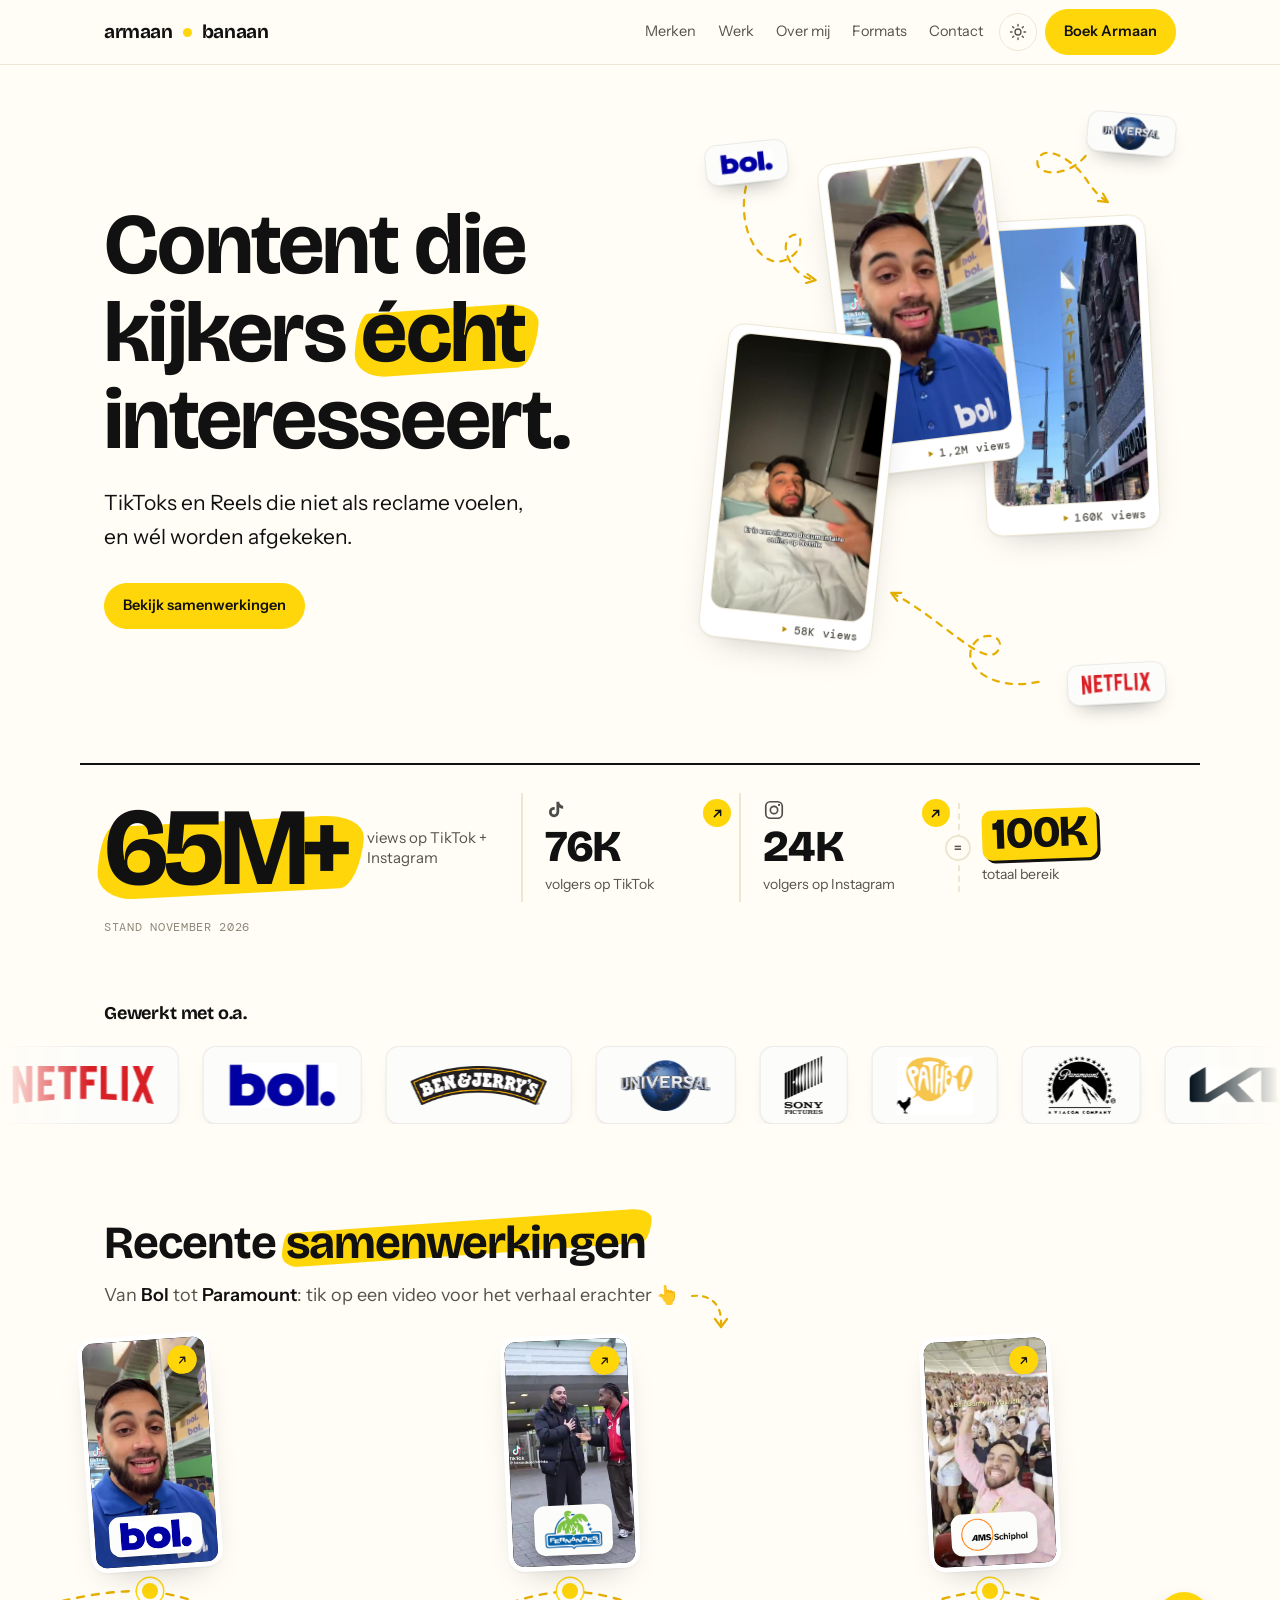
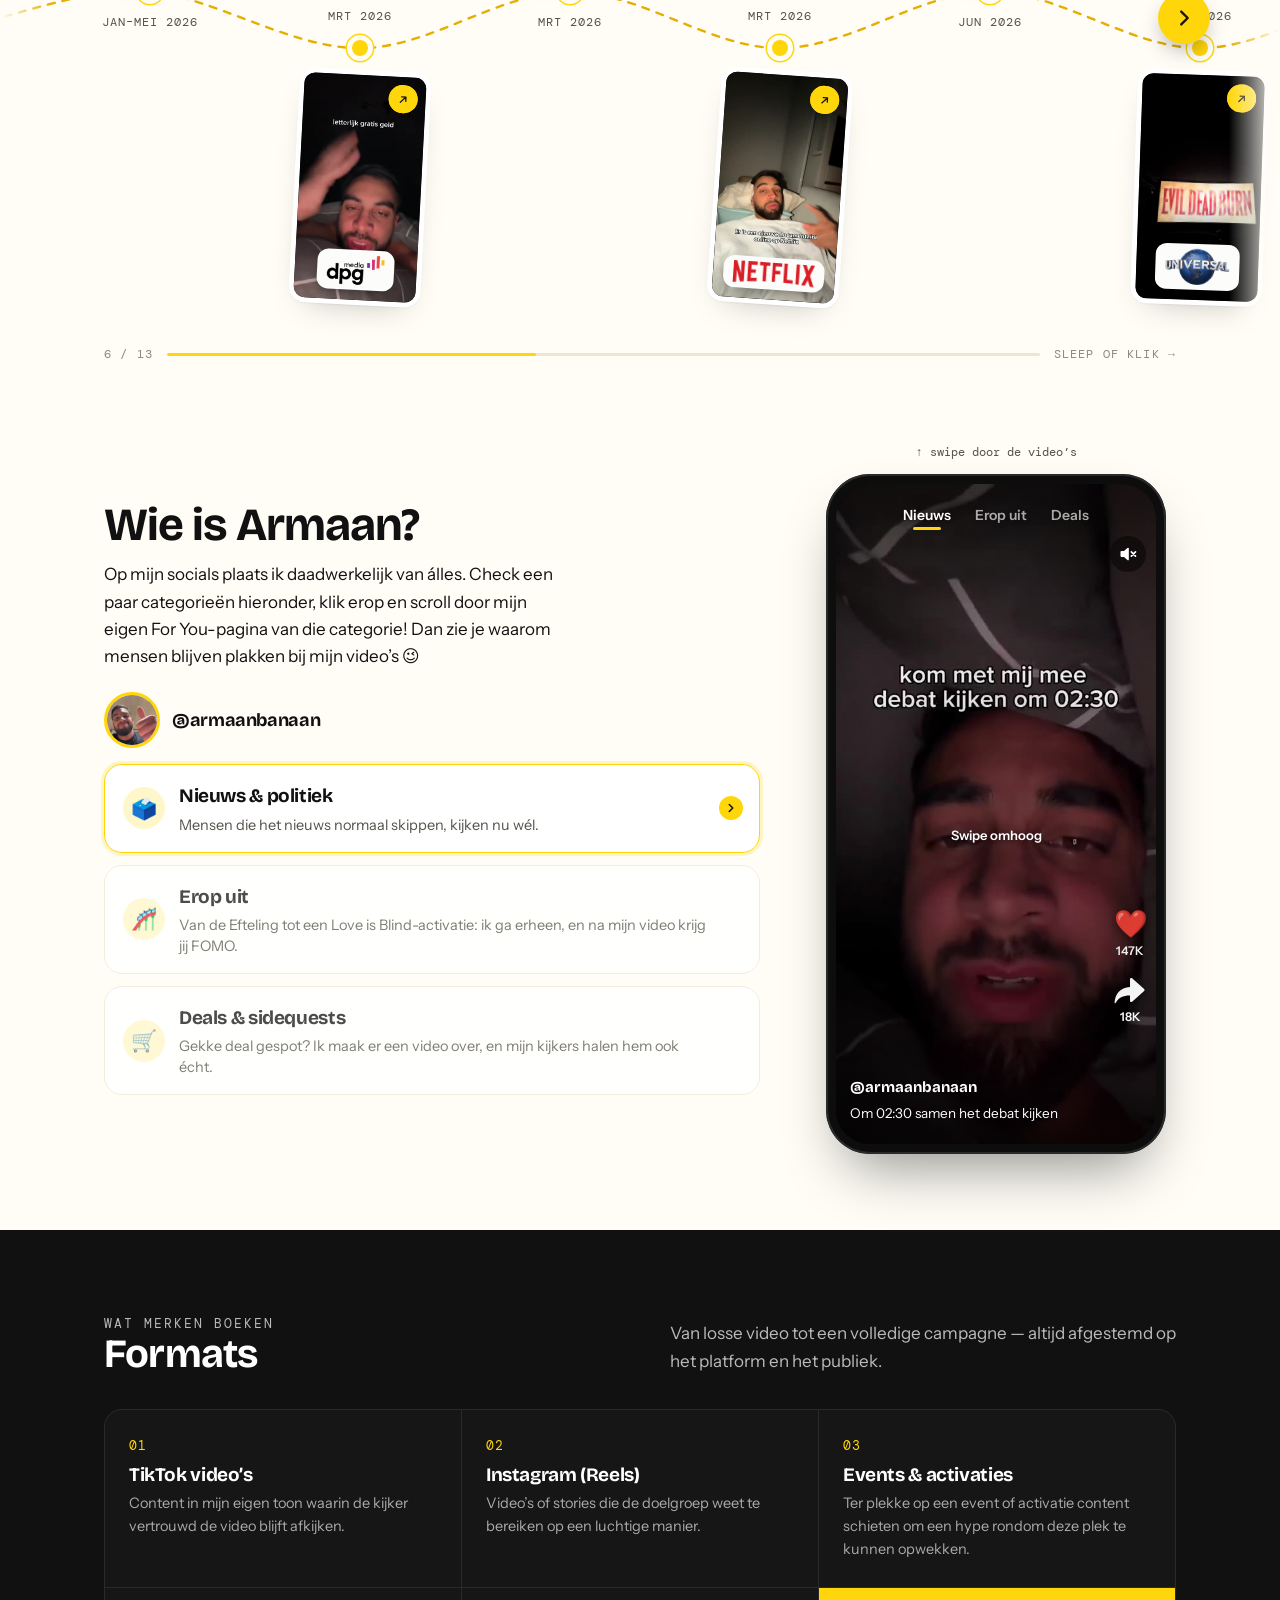
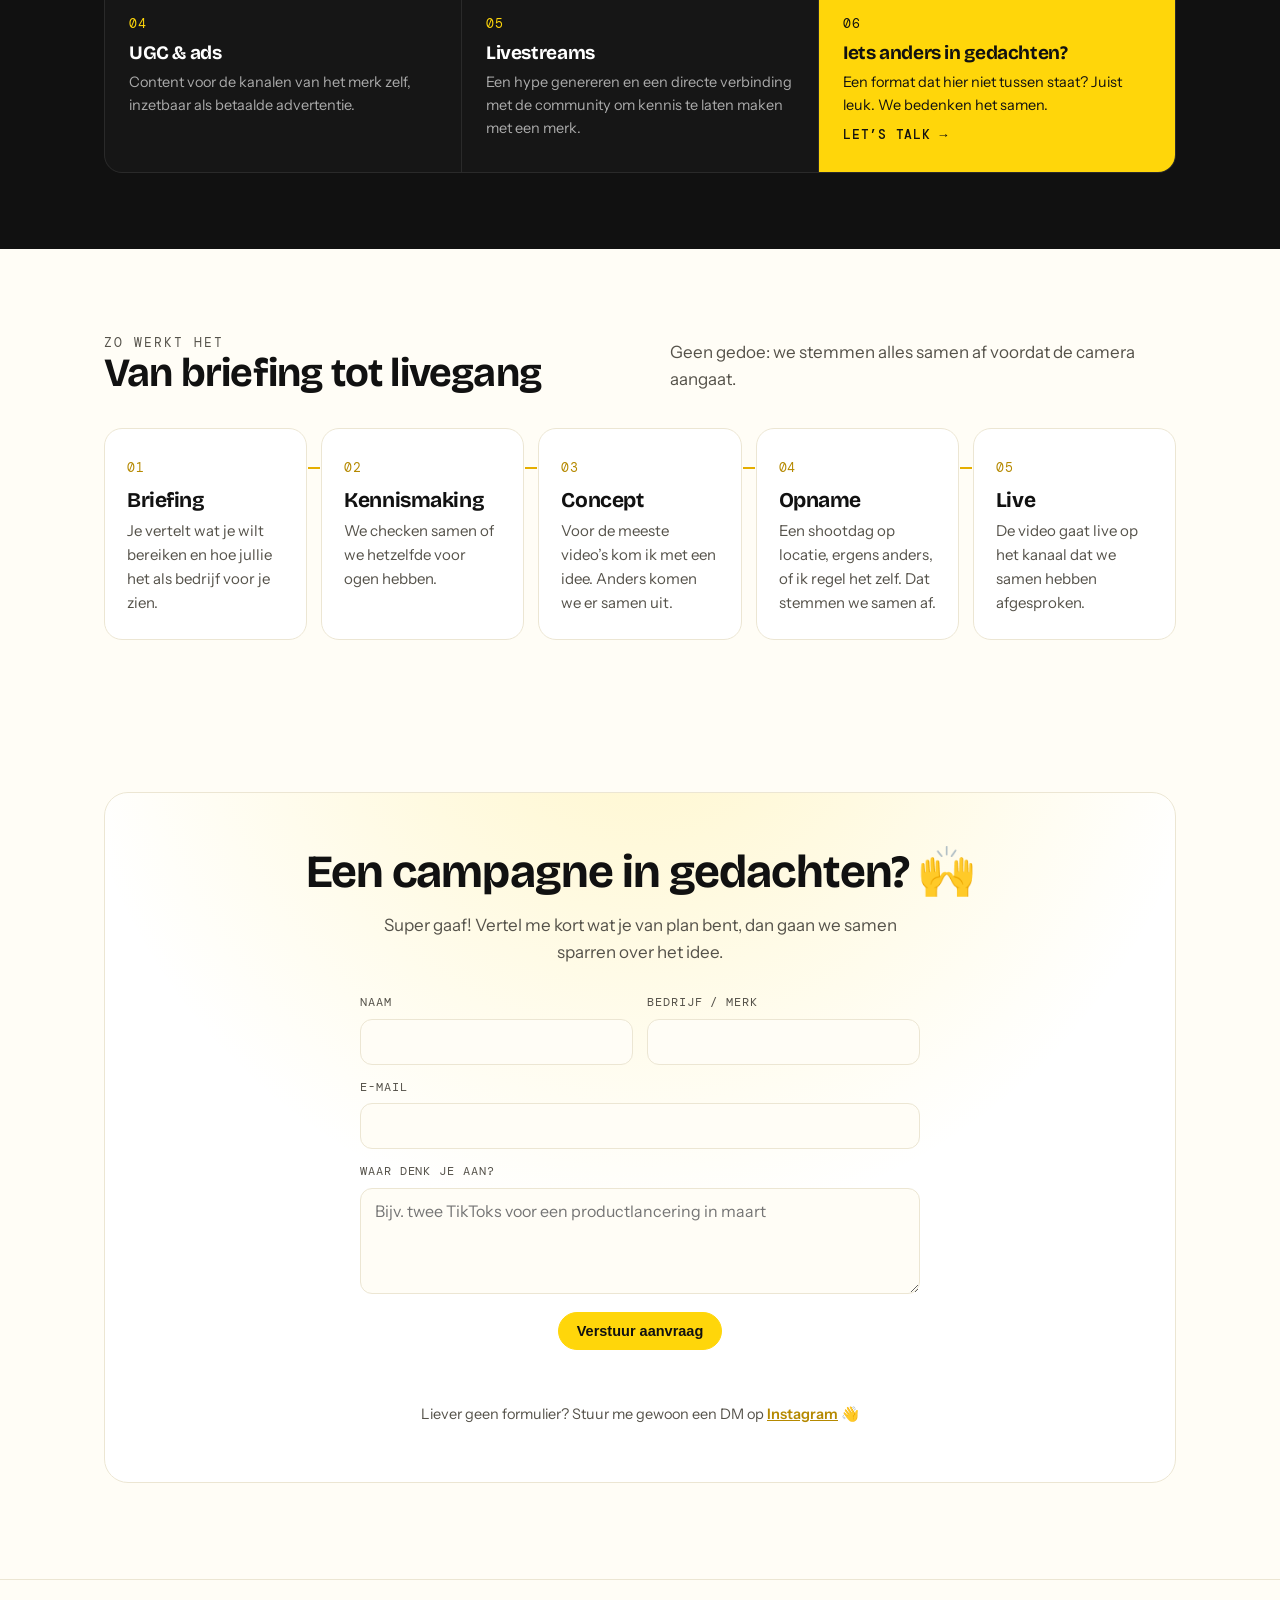
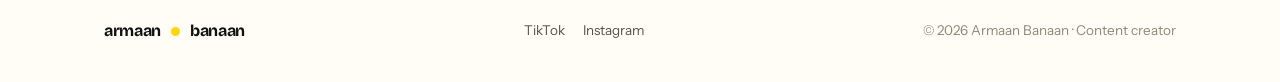
==== commit 0bde909d: "Formulier: boks met schokgolf live, voorbeeldpagina weg Co-Authored-By: Claude Opus 5.5 <noreply@ant" ====
--- a/index.html
+++ b/index.html
@@ -200,7 +200,8 @@
   .c-klaar p{margin:12px auto 0}
   .c-hand{position:relative;height:120px;font-size:104px;line-height:1}
   .c-hand span{position:absolute;left:50%;top:0;translate:-50% 0;display:block}
-  .c-hand .ch-s{opacity:0}
+  .c-hand .ch-s,.c-hand .ch-l,.c-hand .ch-r,.c-hand .ch-boom{opacity:0}
+  .c-hand .ch-boom{font-size:70px;top:18px;z-index:2}
   .c-hand .ch-ring{width:120px;height:120px;top:0;border-radius:50%;border:6px solid var(--accent);opacity:0}
   .c-klaar h2{font-size:clamp(34px,5.4vw,58px)!important}
   .c-conf{position:absolute;left:50%;top:22%;width:10px;height:14px;border-radius:3px;pointer-events:none;z-index:3}
@@ -794,7 +795,7 @@
           <button class="btn btn-primary" type="submit">Verstuur aanvraag</button>
           <p class="c-status" role="status"></p>
         </form>
-        <div class="c-klaar" id="c-klaar" hidden aria-live="polite"><div class="c-hand" aria-hidden="true"><span class="ch-ring"></span><span class="ch-s">🤝</span></div><h2>Letsgoooo, we gaan het fixen!</h2><p>Ik kom snel bij je terug.</p></div>
+        <div class="c-klaar" id="c-klaar" hidden aria-live="polite"><div class="c-hand" aria-hidden="true"><span class="ch-ring"></span><span class="ch-s">🤝</span><span class="ch-l">🤜</span><span class="ch-r">🤛</span><span class="ch-boom">💥</span></div><h2>Letsgoooo, we gaan het fixen!</h2><p>Ik kom snel bij je terug.</p></div>
         <p class="c-alt">Liever geen formulier? Stuur me gewoon een DM op <a href="https://www.instagram.com/armaanbanaan" target="_blank" rel="noopener">Instagram</a> 👋</p>
       </div>
     </div>
@@ -856,14 +857,28 @@
         var cs=getComputedStyle(box), h1=kl.offsetHeight+parseFloat(cs.paddingTop)+parseFloat(cs.paddingBottom);
         box.animate([{height:h0+"px"},{height:h1+"px"}],{duration:550,easing:"cubic-bezier(.3,1.2,.4,1)"}).onfinish=function(){ box.style.height=""; };
         box.style.height=h1+"px";
-        var hs=kl.querySelector(".ch-s"), ring=kl.querySelector(".ch-ring");
-        hs.animate([{opacity:0,transform:"scale(.2) rotate(-30deg)"},{opacity:1,transform:"scale(1.35) rotate(6deg)",offset:.35},{opacity:1,transform:"scale(1) rotate(0)",offset:.5},{opacity:1,transform:"translateY(-10px) rotate(-6deg)",offset:.62},{opacity:1,transform:"translateY(8px) rotate(5deg)",offset:.74},{opacity:1,transform:"translateY(-6px) rotate(-3deg)",offset:.86},{opacity:1,transform:"none"}],{duration:1100,easing:"ease-out",fill:"forwards"});
-        ring.animate([{opacity:.9,transform:"scale(.3)"},{opacity:0,transform:"scale(2.4)"}],{duration:700,delay:300,easing:"cubic-bezier(.2,.8,.3,1)",fill:"forwards"});
-        [].forEach.call(kl.querySelectorAll("h2,p"),function(el,k){ el.animate([{opacity:0,transform:"translateY(14px)"},{opacity:1,transform:"none"}],{duration:420,delay:520+k*110,easing:"cubic-bezier(.3,1.4,.5,1)",fill:"backwards"}); });
-        var kleuren=["#FFD60A","#111111","#FFE680","#FE2C55","#FFD60A"];
-        for(var q=0;q<70;q++){ var c=document.createElement("i"); c.className="c-conf"; c.style.background=kleuren[q%kleuren.length]; box.appendChild(c);
-          var hoek=Math.random()*Math.PI*2, afst=180+Math.random()*320;
-          c.animate([{transform:"translate(-50%,-50%) rotate(0)",opacity:1},{transform:"translate("+(Math.cos(hoek)*afst)+"px,"+(Math.sin(hoek)*afst*0.7+120)+"px) rotate("+(Math.random()*720-360)+"deg)",opacity:0}],{duration:1200+Math.random()*700,delay:430,easing:"cubic-bezier(.15,.7,.3,1)",fill:"both"}).onfinish=(function(el){ return function(){ el.remove(); }; })(c);
+                var hs=kl.querySelector(".ch-s"), ring=kl.querySelector(".ch-ring");
+        function tekst(start){ [].forEach.call(kl.querySelectorAll("h2,p"),function(el,k){ el.animate([{opacity:0,transform:"translateY(14px)"},{opacity:1,transform:"none"}],{duration:420,delay:start+k*110,easing:"cubic-bezier(.3,1.4,.5,1)",fill:"backwards"}); }); }
+        {
+          var L=kl.querySelector(".ch-l"), R=kl.querySelector(".ch-r"), B=kl.querySelector(".ch-boom"), w=Math.min(innerWidth/2,520);
+          L.animate([{opacity:1,transform:"translateX("+(-w)+"px) rotate(-10deg)"},{opacity:1,transform:"translateX(-70px)",offset:.55},{opacity:1,transform:"translateX(-46px) scale(1.08)",offset:.62},{opacity:1,transform:"translateX(-64px)",offset:.8},{opacity:1,transform:"translateX(-50px)"}],{duration:720,easing:"cubic-bezier(.5,0,.6,1)",fill:"forwards"});
+          R.animate([{opacity:1,transform:"translateX("+w+"px) rotate(10deg)"},{opacity:1,transform:"translateX(70px)",offset:.55},{opacity:1,transform:"translateX(46px) scale(1.08)",offset:.62},{opacity:1,transform:"translateX(64px)",offset:.8},{opacity:1,transform:"translateX(50px)"}],{duration:720,easing:"cubic-bezier(.5,0,.6,1)",fill:"forwards"});
+          setTimeout(function(){
+            B.animate([{opacity:0,transform:"scale(.3)"},{opacity:1,transform:"scale(1.6)",offset:.3},{opacity:0,transform:"scale(2)"}],{duration:520,easing:"ease-out",fill:"forwards"});
+            ring.animate([{opacity:1,transform:"scale(.3)"},{opacity:0,transform:"scale(3.2)"}],{duration:650,easing:"cubic-bezier(.2,.8,.3,1)",fill:"forwards"});
+            vonken(); golf(kl.querySelector(".c-hand"));
+          },420);
+          tekst(900);
+        }
+        function vonken(){
+          for(var q=0;q<14;q++){ var c=document.createElement("i"); c.className="c-conf"; c.style.cssText+="background:#FFD60A;width:4px;height:22px;top:calc(22% + 10px)"; box.appendChild(c);
+            var a=q/14*360; c.animate([{transform:"translate(-50%,-50%) rotate("+a+"deg) translateY(-30px)",opacity:1},{transform:"translate(-50%,-50%) rotate("+a+"deg) translateY(-150px) scaleY(.3)",opacity:0}],{duration:520,easing:"cubic-bezier(.2,.8,.3,1)",fill:"both"}).onfinish=(function(el){return function(){el.remove();};})(c); }
+        }
+        function golf(bron){
+          var r0=bron.getBoundingClientRect(), x0=r0.left+r0.width/2, y0=r0.top+r0.height/2;
+          var els=[].filter.call(document.querySelectorAll("nav a,nav button,.nav-logo,.logo,h1,h2,h3,p,a,button,img,video,.logo-chip,.tl-card,.hs-item,footer *,.contact"),function(e){ if(e.closest(".c-hand")||e.closest(".c-klaar")&&e.tagName!=="H2"&&e.tagName!=="P") return false; var r=e.getBoundingClientRect(); return r.width&&r.bottom>0&&r.top<innerHeight&&e.children.length<6; });
+          els.forEach(function(e){ var r=e.getBoundingClientRect(), d=Math.hypot(r.left+r.width/2-x0,r.top+r.height/2-y0), kr=Math.max(.25,1-d/900), a=14*kr;
+            e.animate([{transform:"none"},{transform:"translateY("+(-a)+"px) rotate("+(Math.random()<.5?-1:1)*a*.15+"deg)"},{transform:"translateY("+a*.6+"px)"},{transform:"translateY("+(-a*.25)+"px)"},{transform:"none"}],{duration:520,delay:d*.55,easing:"ease-out",composite:"add"}); });
         }
       },210);
     }
@@ -1105,3 +1120,4 @@
   });
 })();
 </script>
+
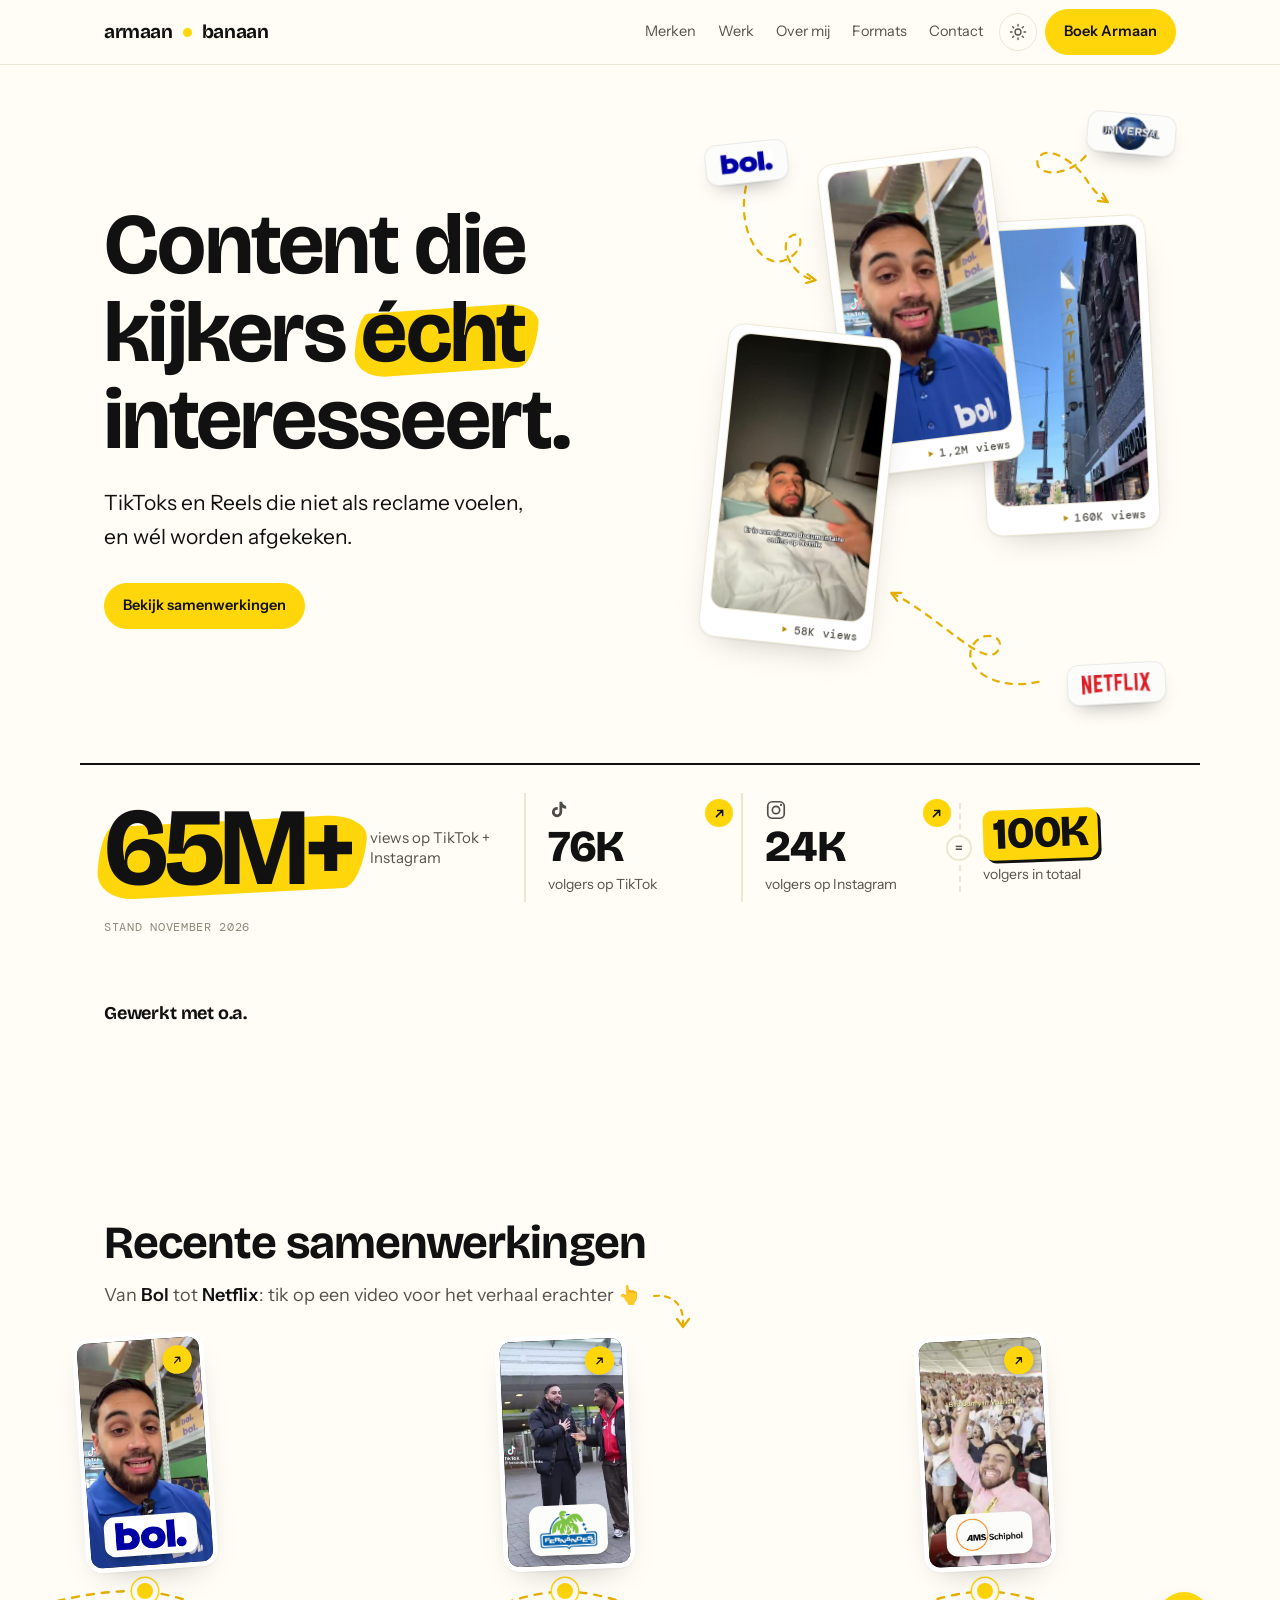
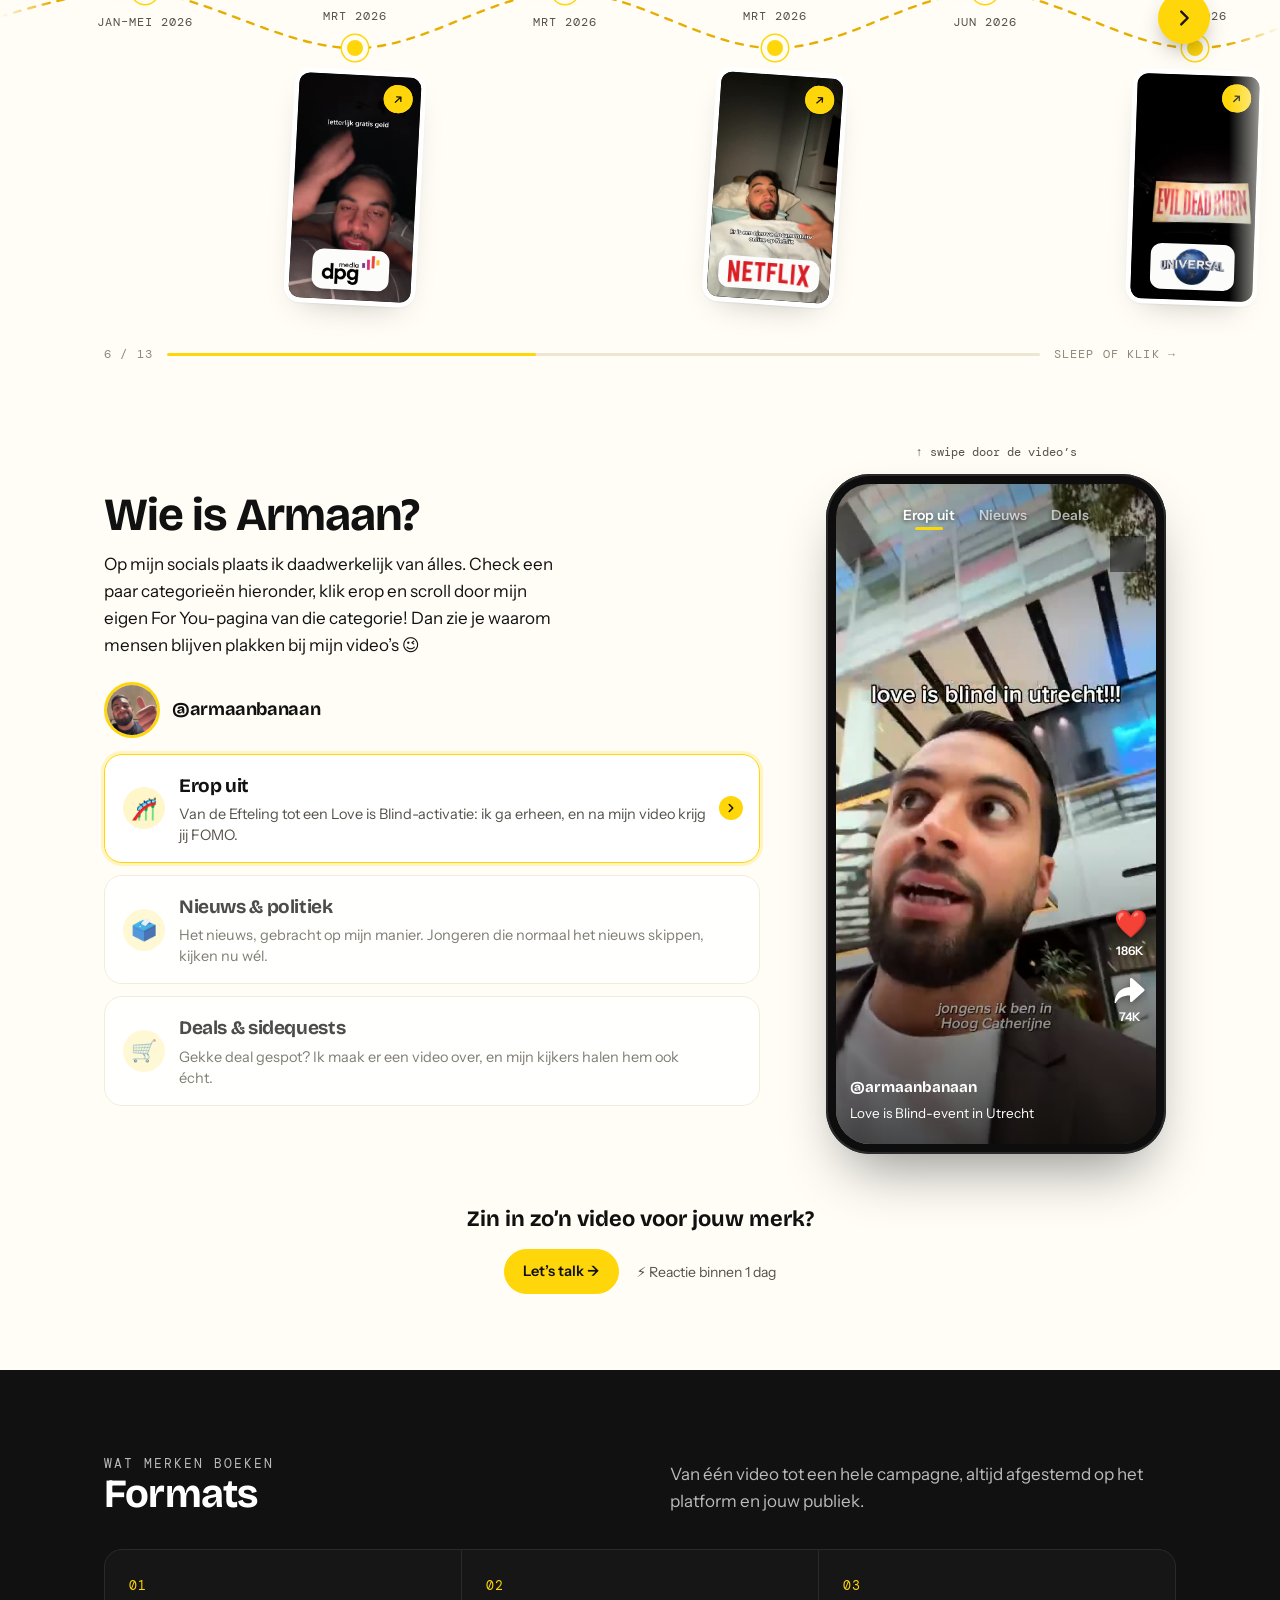
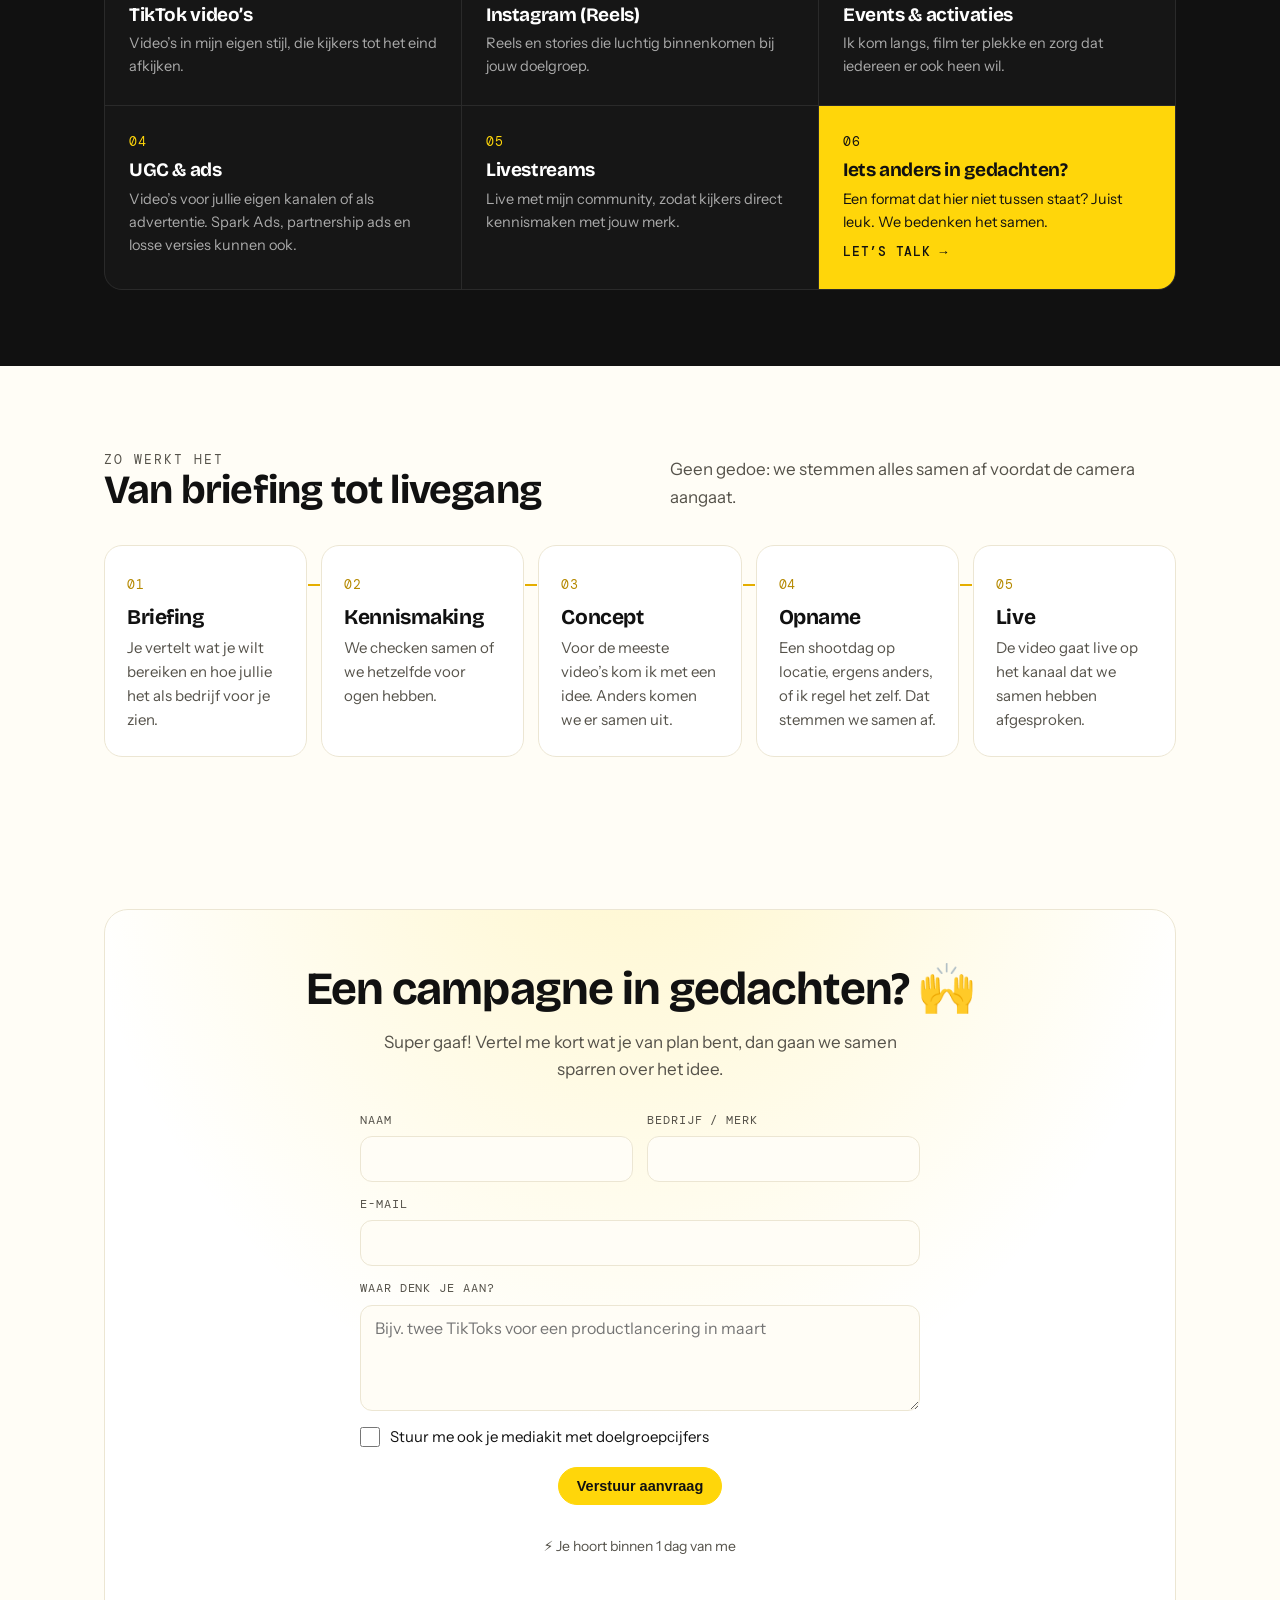
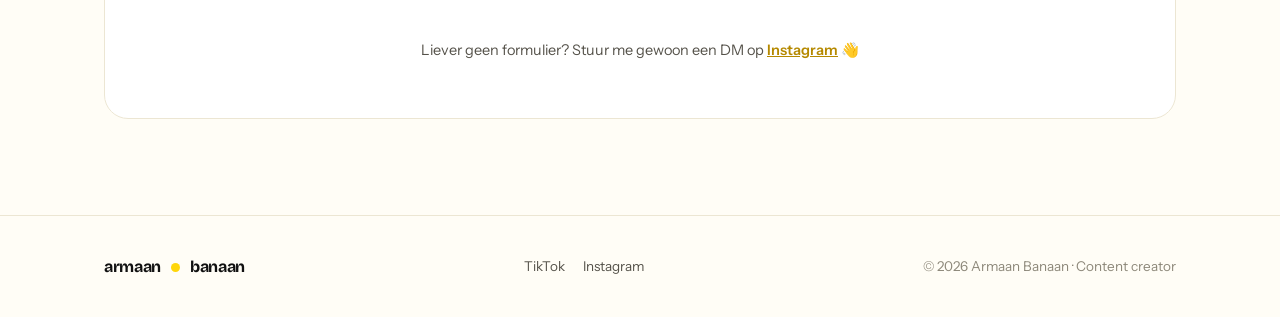
==== commit fc38d536: "Live: verbeterpunten persona-test (reactietijd, mediakit-vinkje, Erop uit eerst, CTA na feed, nieuwe" ====
--- a/index.html
+++ b/index.html
@@ -444,6 +444,14 @@
   .hs-sum b{display:inline-block;width:max-content;background:var(--accent);color:#111;padding:2px 10px 4px;border-radius:10px;transform:rotate(-2deg);box-shadow:3px 3px 0 var(--st-shadow,#111)}
   .hs-eq{position:absolute;left:-2px;top:50%;transform:translate(-50%,-50%);width:26px;height:26px;border-radius:50%;background:var(--bg);border:2px solid var(--line);display:grid;place-items:center;font-weight:700;font-size:14px;color:var(--muted)}
   .hs-sum{border-left-style:dashed}
+  @media (max-width:520px){.fmt-list{grid-template-columns:1fr 1fr}.fmt-item{padding:18px 15px;gap:6px}.fmt-item h3{font-size:16.5px;line-height:1.2}.fmt-item p{font-size:13.5px;line-height:1.45}.fmt-item .fmt-go{font-size:11px}}
+  .wie-cta{display:flex;align-items:center;justify-content:center;gap:12px 18px;flex-wrap:wrap;margin-top:48px;text-align:center}
+  .wie-cta p{margin:0;font-family:"Bricolage Grotesque",sans-serif;font-weight:700;font-size:22px;width:100%}
+  .wie-cta span{font-size:14px;color:var(--muted)}
+  .c-form label.c-check{display:flex;align-items:center;gap:10px;font-family:"Instrument Sans",system-ui,sans-serif;font-size:15px;letter-spacing:0;text-transform:none;color:var(--ink);cursor:pointer}
+  .c-form label.c-check input{width:20px;height:20px;margin:0;padding:0;accent-color:#FFD60A;flex:none}
+  .c-snel{margin:-4px 0 0;text-align:center;font-size:14px;color:var(--muted)}
+  @media (max-width:520px){.steps{gap:0;border-left:2px dashed var(--doodle);margin-left:8px}.steps li{background:none;border:0;border-radius:0;padding:0 0 20px 22px}.steps li:last-child{padding-bottom:0}.steps li::before{content:"";position:absolute;left:-8px;top:5px;width:14px;height:14px;border-radius:50%;background:var(--accent)}.steps .st-n{display:none}.steps h3{font-size:18px;margin:0 0 4px}.steps p{font-size:14.5px}}
   .hs-note{grid-column:1/-1;margin:16px 0 0;font-family:"DM Mono",monospace;font-size:11.5px;letter-spacing:.06em;text-transform:uppercase;color:var(--faint)}
   @media (max-width:860px){.hs{grid-template-columns:1fr 1fr;row-gap:20px}.hs-main{grid-column:1/-1;padding-right:0}.hs-item{padding-left:16px}.hs-sum{grid-column:1/-1;border-left:2px dashed var(--line)}}
 
@@ -535,7 +543,7 @@
       <div class="hs-main"><span class="hs-big"><b class="reel" data-slot="65M+">65M+</b></span><span class="hs-cap">views op TikTok + Instagram</span></div>
       <a class="hs-item hs-link" aria-label="76K volgers op TikTok, bekijk profiel" href="https://www.tiktok.com/@armaanbanaan" target="_blank" rel="noopener"><span class="hs-ic"><svg viewBox="0 0 24 24" fill="currentColor"><path d="M16.6 5.8a4.9 4.9 0 0 1-1.1-2.9h-3v11.4a2.6 2.6 0 1 1-2.6-2.6c.2 0 .5 0 .7.1V8.7a5.6 5.6 0 1 0 4.9 5.6V9.3a7.9 7.9 0 0 0 4.3 1.3V7.6a4.9 4.9 0 0 1-3.2-1.8z"/></svg></span><b class="reel" data-slot="76K">76K</b><span class="hs-l">volgers op TikTok</span><span class="hs-go" aria-hidden="true"><svg viewBox="0 0 24 24" fill="none" stroke="currentColor" stroke-width="2.4" stroke-linecap="round" stroke-linejoin="round"><path d="M7 17 17 7M9 7h8v8"/></svg></span></a>
       <a class="hs-item hs-link" aria-label="24K volgers op Instagram, bekijk profiel" href="https://www.instagram.com/armaanbanaan" target="_blank" rel="noopener"><span class="hs-ic"><svg viewBox="0 0 24 24" fill="none" stroke="currentColor" stroke-width="1.8"><rect x="3" y="3" width="18" height="18" rx="5"/><circle cx="12" cy="12" r="4"/><circle cx="17.5" cy="6.5" r="1.2" fill="currentColor" stroke="none"/></svg></span><b class="reel" data-slot="24K">24K</b><span class="hs-l">volgers op Instagram</span><span class="hs-go" aria-hidden="true"><svg viewBox="0 0 24 24" fill="none" stroke="currentColor" stroke-width="2.4" stroke-linecap="round" stroke-linejoin="round"><path d="M7 17 17 7M9 7h8v8"/></svg></span></a>
-      <div class="hs-item hs-sum"><span class="hs-eq">=</span><b>100K</b><span class="hs-l">totaal bereik</span></div>
+      <div class="hs-item hs-sum"><span class="hs-eq">=</span><b>100K</b><span class="hs-l">volgers in totaal</span></div>
       <p class="hs-note">Stand november 2026</p>
     </div>
   </section>
@@ -614,8 +622,8 @@
 
   <section id="werk" class="tl-section tl-kort">
     <div class="wrap tl-head">
-      <h2>Recente <span class="peel">samenwerkingen</span></h2>
-      <p class="sub"><span>Van <b>Bol</b> tot <b>Paramount</b>: tik op een video voor het verhaal erachter <span class="tap">👆</span></span><svg class="sub-arrow" viewBox="0 0 46 46" aria-hidden="true"><path class="dl" d="M4 6C22 4 34 14 33 34"/><path d="M27 29L33 37L39 29"/></svg></p>
+      <h2>Recente samenwerkingen</h2>
+      <p class="sub"><span>Van <b>Bol</b> tot <b>Netflix</b>: tik op een video voor het verhaal erachter <span class="tap">👆</span></span><svg class="sub-arrow" viewBox="0 0 46 46" aria-hidden="true"><path class="dl" d="M4 6C22 4 34 14 33 34"/><path d="M27 29L33 37L39 29"/></svg></p>
     </div>
     <div class="tl-outer">
       <button class="tl-nav prev" id="tl-prev" type="button" aria-label="Vorige samenwerkingen" hidden><svg viewBox="0 0 24 24" fill="none" stroke="currentColor" stroke-width="2.6" stroke-linecap="round" stroke-linejoin="round"><path d="M15 5l-7 7 7 7"/></svg></button>
@@ -662,14 +670,34 @@
         <div class="cb-map" id="cb-map">
           <svg class="cb-lijnen" id="cb-lijnen" aria-hidden="true"></svg>
           <div class="cb-kern" id="cb-kern"><img src="avatar.jpg" alt="Armaan"><div><b>@armaanbanaan</b></div></div>
-          <div class="fy-cats"><button type="button" class="fy-cat on" data-cat="nieuws"><span class="fy-emo">🗳️</span><span><b>Nieuws &amp; politiek</b><small>Mensen die het nieuws normaal skippen, kijken nu wél.</small><span class="cb-stat">4 video’s · 3,5M views</span></span></button><button type="button" class="fy-cat" data-cat="dagjes"><span class="fy-emo">🎢</span><span><b>Erop uit</b><small>Van de Efteling tot een Love is Blind-activatie: ik ga erheen, en na mijn video krijg jij FOMO.</small><span class="cb-stat">4 video’s · 4,3M views</span></span></button><button type="button" class="fy-cat" data-cat="deals"><span class="fy-emo">🛒</span><span><b>Deals &amp; sidequests</b><small>Gekke deal gespot? Ik maak er een video over, en mijn kijkers halen hem ook écht.</small><span class="cb-stat">5 video’s · 4,7M views</span></span></button></div>
+          <div class="fy-cats"><button type="button" class="fy-cat on" data-cat="dagjes"><span class="fy-emo">🎢</span><span><b>Erop uit</b><small>Van de Efteling tot een Love is Blind-activatie: ik ga erheen, en na mijn video krijg jij FOMO.</small><span class="cb-stat">4 video’s · 4,3M views</span></span></button><button type="button" class="fy-cat" data-cat="nieuws"><span class="fy-emo">🗳️</span><span><b>Nieuws &amp; politiek</b><small>Het nieuws, gebracht op mijn manier. Jongeren die normaal het nieuws skippen, kijken nu wél.</small><span class="cb-stat">4 video’s · 3,5M views</span></span></button><button type="button" class="fy-cat" data-cat="deals"><span class="fy-emo">🛒</span><span><b>Deals &amp; sidequests</b><small>Gekke deal gespot? Ik maak er een video over, en mijn kijkers halen hem ook écht.</small><span class="cb-stat">5 video’s · 4,7M views</span></span></button></div>
         </div>
       </div>
       <div class="fy-phone-wrap">
         <div class="fy-phone">
-          <div class="fy-top"><button type="button" class="fy-tab on" data-cat="nieuws">Nieuws</button><button type="button" class="fy-tab" data-cat="dagjes">Erop uit</button><button type="button" class="fy-tab" data-cat="deals">Deals</button></div>
+          <div class="fy-top"><button type="button" class="fy-tab on" data-cat="dagjes">Erop uit</button><button type="button" class="fy-tab" data-cat="nieuws">Nieuws</button><button type="button" class="fy-tab" data-cat="deals">Deals</button></div>
           <button type="button" class="fy-geluid" id="fy-geluid" aria-label="Geluid aan"><svg viewBox="0 0 24 24" fill="none" stroke-width="2" stroke-linecap="round" stroke-linejoin="round"><path d="M4 9.5h3.5L12 5.5v13l-4.5-4H4z" fill="currentColor" stroke="currentColor"/><g class="uit-l" stroke="#fff"><path d="M16 9.5l5 5M21 9.5l-5 5"/></g><g class="aan-l" stroke="#111"><path d="M15.5 9a4 4 0 010 6M18 6.5a7.5 7.5 0 010 11"/></g></svg></button>
-          <div class="fy-screen"><div class="fy-hint" id="fy-hint" aria-hidden="true"><span><i>👆</i>Swipe omhoog</span></div><div class="fy-feed on" data-cat="nieuws"><div class="fy-slide" data-views="1,4M" style="background:#000 url(videos/eigen/politiek-2.jpg) center/cover">
+          <div class="fy-screen"><div class="fy-hint" id="fy-hint" aria-hidden="true"><span><i>👆</i>Swipe omhoog</span></div><div class="fy-feed on" data-cat="dagjes"><div class="fy-slide" data-views="3,3M" style="background:#000 url(videos/eigen/love-is-blind.jpg) center/cover">
+            <video muted loop playsinline preload="none" poster="videos/eigen/love-is-blind.jpg"><source src="videos/eigen/love-is-blind.mp4" type="video/mp4"></video>
+            <div class="fy-side"><span><i class="emo">❤️</i>186K</span><span><i><svg viewBox="0 0 24 24" fill="#fff"><path d="M13.6 3.2l9 8.1c.4.4.4 1 0 1.4l-9 8.1c-.6.5-1.6.1-1.6-.7v-3.9c-5.5 0-8.6 1.7-10.6 5.4-.3.5-1 .3-1-.3.6-6.4 4.1-11 11.6-11.6V3.9c0-.8 1-1.2 1.6-.7z"/></svg></i>74K</span></div>
+            <div class="fy-info"><b>@armaanbanaan</b><p>Love is Blind-event in Utrecht</p></div>
+            <div class="fy-stat"><span class="fy-eye"><svg viewBox="0 0 24 24" width="11" height="11" fill="#FFD60A"><path d="M7 4.5v15l12.5-7.5z"/></svg></span><b>3,3M</b> views</div>
+          </div><div class="fy-slide" data-views="712K" style="background:#000 url(videos/eigen/squid-game.jpg) center/cover">
+            <video muted loop playsinline preload="none" poster="videos/eigen/squid-game.jpg"><source src="videos/eigen/squid-game.mp4" type="video/mp4"></video>
+            <div class="fy-side"><span><i class="emo">❤️</i>74K</span><span><i><svg viewBox="0 0 24 24" fill="#fff"><path d="M13.6 3.2l9 8.1c.4.4.4 1 0 1.4l-9 8.1c-.6.5-1.6.1-1.6-.7v-3.9c-5.5 0-8.6 1.7-10.6 5.4-.3.5-1 .3-1-.3.6-6.4 4.1-11 11.6-11.6V3.9c0-.8 1-1.2 1.6-.7z"/></svg></i>10K</span></div>
+            <div class="fy-info"><b>@armaanbanaan</b><p>Gratis Squid Game-escape room</p></div>
+            <div class="fy-stat"><span class="fy-eye"><svg viewBox="0 0 24 24" width="11" height="11" fill="#FFD60A"><path d="M7 4.5v15l12.5-7.5z"/></svg></span><b>712K</b> views</div>
+          </div><div class="fy-slide" data-views="171K" style="background:#000 url(videos/eigen/hidden-gem.jpg) center/cover">
+            <video muted loop playsinline preload="none" poster="videos/eigen/hidden-gem.jpg"><source src="videos/eigen/hidden-gem.mp4" type="video/mp4"></video>
+            <div class="fy-side"><span><i class="emo">❤️</i>9,3K</span><span><i><svg viewBox="0 0 24 24" fill="#fff"><path d="M13.6 3.2l9 8.1c.4.4.4 1 0 1.4l-9 8.1c-.6.5-1.6.1-1.6-.7v-3.9c-5.5 0-8.6 1.7-10.6 5.4-.3.5-1 .3-1-.3.6-6.4 4.1-11 11.6-11.6V3.9c0-.8 1-1.2 1.6-.7z"/></svg></i>2,9K</span></div>
+            <div class="fy-info"><b>@armaanbanaan</b><p>Hidden gem voor de laatste dagen zon</p></div>
+            <div class="fy-stat"><span class="fy-eye"><svg viewBox="0 0 24 24" width="11" height="11" fill="#FFD60A"><path d="M7 4.5v15l12.5-7.5z"/></svg></span><b>171K</b> views</div>
+          </div><div class="fy-slide" data-views="161K" style="background:#000 url(videos/eigen/toverland.jpg) center/cover">
+            <video muted loop playsinline preload="none" poster="videos/eigen/toverland.jpg"><source src="videos/eigen/toverland.mp4" type="video/mp4"></video>
+            <div class="fy-side"><span><i class="emo">❤️</i>12,6K</span><span><i><svg viewBox="0 0 24 24" fill="#fff"><path d="M13.6 3.2l9 8.1c.4.4.4 1 0 1.4l-9 8.1c-.6.5-1.6.1-1.6-.7v-3.9c-5.5 0-8.6 1.7-10.6 5.4-.3.5-1 .3-1-.3.6-6.4 4.1-11 11.6-11.6V3.9c0-.8 1-1.2 1.6-.7z"/></svg></i>850</span></div>
+            <div class="fy-info"><b>@armaanbanaan</b><p>Een dagje Toverland</p></div>
+            <div class="fy-stat"><span class="fy-eye"><svg viewBox="0 0 24 24" width="11" height="11" fill="#FFD60A"><path d="M7 4.5v15l12.5-7.5z"/></svg></span><b>161K</b> views</div>
+          </div></div><div class="fy-feed" data-cat="nieuws"><div class="fy-slide" data-views="1,4M" style="background:#000 url(videos/eigen/politiek-2.jpg) center/cover">
             <video muted loop playsinline preload="none" poster="videos/eigen/politiek-2.jpg"><source src="videos/eigen/politiek-2.mp4" type="video/mp4"></video>
             <div class="fy-side"><span><i class="emo">❤️</i>147K</span><span><i><svg viewBox="0 0 24 24" fill="#fff"><path d="M13.6 3.2l9 8.1c.4.4.4 1 0 1.4l-9 8.1c-.6.5-1.6.1-1.6-.7v-3.9c-5.5 0-8.6 1.7-10.6 5.4-.3.5-1 .3-1-.3.6-6.4 4.1-11 11.6-11.6V3.9c0-.8 1-1.2 1.6-.7z"/></svg></i>18K</span></div>
             <div class="fy-info"><b>@armaanbanaan</b><p>Om 02:30 samen het debat kijken</p></div>
@@ -689,26 +717,6 @@
             <div class="fy-side"><span><i class="emo">❤️</i>28K</span><span><i><svg viewBox="0 0 24 24" fill="#fff"><path d="M13.6 3.2l9 8.1c.4.4.4 1 0 1.4l-9 8.1c-.6.5-1.6.1-1.6-.7v-3.9c-5.5 0-8.6 1.7-10.6 5.4-.3.5-1 .3-1-.3.6-6.4 4.1-11 11.6-11.6V3.9c0-.8 1-1.2 1.6-.7z"/></svg></i>959</span></div>
             <div class="fy-info"><b>@armaanbanaan</b><p>Live vanuit de Tweede Kamer</p></div>
             <div class="fy-stat"><span class="fy-eye"><svg viewBox="0 0 24 24" width="11" height="11" fill="#FFD60A"><path d="M7 4.5v15l12.5-7.5z"/></svg></span><b>261K</b> views</div>
-          </div></div><div class="fy-feed" data-cat="dagjes"><div class="fy-slide" data-views="3,3M" style="background:#000 url(videos/eigen/love-is-blind.jpg) center/cover">
-            <video muted loop playsinline preload="none" poster="videos/eigen/love-is-blind.jpg"><source src="videos/eigen/love-is-blind.mp4" type="video/mp4"></video>
-            <div class="fy-side"><span><i class="emo">❤️</i>186K</span><span><i><svg viewBox="0 0 24 24" fill="#fff"><path d="M13.6 3.2l9 8.1c.4.4.4 1 0 1.4l-9 8.1c-.6.5-1.6.1-1.6-.7v-3.9c-5.5 0-8.6 1.7-10.6 5.4-.3.5-1 .3-1-.3.6-6.4 4.1-11 11.6-11.6V3.9c0-.8 1-1.2 1.6-.7z"/></svg></i>74K</span></div>
-            <div class="fy-info"><b>@armaanbanaan</b><p>Love is Blind-event in Utrecht</p></div>
-            <div class="fy-stat"><span class="fy-eye"><svg viewBox="0 0 24 24" width="11" height="11" fill="#FFD60A"><path d="M7 4.5v15l12.5-7.5z"/></svg></span><b>3,3M</b> views</div>
-          </div><div class="fy-slide" data-views="712K" style="background:#000 url(videos/eigen/squid-game.jpg) center/cover">
-            <video muted loop playsinline preload="none" poster="videos/eigen/squid-game.jpg"><source src="videos/eigen/squid-game.mp4" type="video/mp4"></video>
-            <div class="fy-side"><span><i class="emo">❤️</i>74K</span><span><i><svg viewBox="0 0 24 24" fill="#fff"><path d="M13.6 3.2l9 8.1c.4.4.4 1 0 1.4l-9 8.1c-.6.5-1.6.1-1.6-.7v-3.9c-5.5 0-8.6 1.7-10.6 5.4-.3.5-1 .3-1-.3.6-6.4 4.1-11 11.6-11.6V3.9c0-.8 1-1.2 1.6-.7z"/></svg></i>10K</span></div>
-            <div class="fy-info"><b>@armaanbanaan</b><p>Gratis Squid Game-escape room</p></div>
-            <div class="fy-stat"><span class="fy-eye"><svg viewBox="0 0 24 24" width="11" height="11" fill="#FFD60A"><path d="M7 4.5v15l12.5-7.5z"/></svg></span><b>712K</b> views</div>
-          </div><div class="fy-slide" data-views="171K" style="background:#000 url(videos/eigen/hidden-gem.jpg) center/cover">
-            <video muted loop playsinline preload="none" poster="videos/eigen/hidden-gem.jpg"><source src="videos/eigen/hidden-gem.mp4" type="video/mp4"></video>
-            <div class="fy-side"><span><i class="emo">❤️</i>9,3K</span><span><i><svg viewBox="0 0 24 24" fill="#fff"><path d="M13.6 3.2l9 8.1c.4.4.4 1 0 1.4l-9 8.1c-.6.5-1.6.1-1.6-.7v-3.9c-5.5 0-8.6 1.7-10.6 5.4-.3.5-1 .3-1-.3.6-6.4 4.1-11 11.6-11.6V3.9c0-.8 1-1.2 1.6-.7z"/></svg></i>2,9K</span></div>
-            <div class="fy-info"><b>@armaanbanaan</b><p>Hidden gem voor de laatste dagen zon</p></div>
-            <div class="fy-stat"><span class="fy-eye"><svg viewBox="0 0 24 24" width="11" height="11" fill="#FFD60A"><path d="M7 4.5v15l12.5-7.5z"/></svg></span><b>171K</b> views</div>
-          </div><div class="fy-slide" data-views="161K" style="background:#000 url(videos/eigen/toverland.jpg) center/cover">
-            <video muted loop playsinline preload="none" poster="videos/eigen/toverland.jpg"><source src="videos/eigen/toverland.mp4" type="video/mp4"></video>
-            <div class="fy-side"><span><i class="emo">❤️</i>12,6K</span><span><i><svg viewBox="0 0 24 24" fill="#fff"><path d="M13.6 3.2l9 8.1c.4.4.4 1 0 1.4l-9 8.1c-.6.5-1.6.1-1.6-.7v-3.9c-5.5 0-8.6 1.7-10.6 5.4-.3.5-1 .3-1-.3.6-6.4 4.1-11 11.6-11.6V3.9c0-.8 1-1.2 1.6-.7z"/></svg></i>850</span></div>
-            <div class="fy-info"><b>@armaanbanaan</b><p>Een dagje Toverland</p></div>
-            <div class="fy-stat"><span class="fy-eye"><svg viewBox="0 0 24 24" width="11" height="11" fill="#FFD60A"><path d="M7 4.5v15l12.5-7.5z"/></svg></span><b>161K</b> views</div>
           </div></div><div class="fy-feed" data-cat="deals"><div class="fy-slide" data-views="1,9M" style="background:#000 url(videos/eigen/slagharen.jpg) center/cover">
             <video muted loop playsinline preload="none" poster="videos/eigen/slagharen.jpg"><source src="videos/eigen/slagharen.mp4" type="video/mp4"></video>
             <div class="fy-side"><span><i class="emo">❤️</i>129K</span><span><i><svg viewBox="0 0 24 24" fill="#fff"><path d="M13.6 3.2l9 8.1c.4.4.4 1 0 1.4l-9 8.1c-.6.5-1.6.1-1.6-.7v-3.9c-5.5 0-8.6 1.7-10.6 5.4-.3.5-1 .3-1-.3.6-6.4 4.1-11 11.6-11.6V3.9c0-.8 1-1.2 1.6-.7z"/></svg></i>70K</span></div>
@@ -739,6 +747,7 @@
         </div>
       </div>
     </div>
+    <div class="wrap wie-cta reveal"><p>Zin in zo’n video voor jouw merk?</p><a href="#boeken" class="btn btn-primary">Let’s talk →</a><span>⚡ Reactie binnen 1 dag</span></div>
   </section>
   <section class="fmt-band" id="formats">
     <div class="wrap">
@@ -747,14 +756,14 @@
           <p class="eyebrow">Wat merken boeken</p>
           <h2>Formats</h2>
         </div>
-        <p>Van losse video tot een volledige campagne — altijd afgestemd op het platform en het publiek.</p>
+        <p>Van één video tot een hele campagne, altijd afgestemd op het platform en jouw publiek.</p>
       </div>
       <div class="fmt-list">
-        <div class="fmt-item reveal"><span class="fi-k">01</span><h3>TikTok video’s</h3><p>Content in mijn eigen toon waarin de kijker vertrouwd de video blijft afkijken.</p></div>
-        <div class="fmt-item reveal"><span class="fi-k">02</span><h3>Instagram (Reels)</h3><p>Video’s of stories die de doelgroep weet te bereiken op een luchtige manier.</p></div>
-        <div class="fmt-item reveal"><span class="fi-k">03</span><h3>Events &amp; activaties</h3><p>Ter plekke op een event of activatie content schieten om een hype rondom deze plek te kunnen opwekken.</p></div>
-        <div class="fmt-item reveal"><span class="fi-k">04</span><h3>UGC &amp; ads</h3><p>Content voor de kanalen van het merk zelf, inzetbaar als betaalde advertentie.</p></div>
-        <div class="fmt-item reveal"><span class="fi-k">05</span><h3>Livestreams</h3><p>Een hype genereren en een directe verbinding met de community om kennis te laten maken met een merk.</p></div>
+        <div class="fmt-item reveal"><span class="fi-k">01</span><h3>TikTok video’s</h3><p>Video’s in mijn eigen stijl, die kijkers tot het eind afkijken.</p></div>
+        <div class="fmt-item reveal"><span class="fi-k">02</span><h3>Instagram (Reels)</h3><p>Reels en stories die luchtig binnenkomen bij jouw doelgroep.</p></div>
+        <div class="fmt-item reveal"><span class="fi-k">03</span><h3>Events &amp; activaties</h3><p>Ik kom langs, film ter plekke en zorg dat iedereen er ook heen wil.</p></div>
+        <div class="fmt-item reveal"><span class="fi-k">04</span><h3>UGC &amp; ads</h3><p>Video’s voor jullie eigen kanalen of als advertentie. Spark Ads, partnership ads en losse versies kunnen ook.</p></div>
+        <div class="fmt-item reveal"><span class="fi-k">05</span><h3>Livestreams</h3><p>Live met mijn community, zodat kijkers direct kennismaken met jouw merk.</p></div>
         <a class="fmt-item fmt-cta reveal" href="#boeken"><span class="fi-k">06</span><h3>Iets anders in gedachten?</h3><p>Een format dat hier niet tussen staat? Juist leuk. We bedenken het samen.</p><span class="fmt-go">Let’s talk →</span></a>
       </div>
     </div>
@@ -792,7 +801,9 @@
           </div>
           <label>E-mail<input type="email" name="email" required autocomplete="email"></label>
           <label>Waar denk je aan?<textarea name="bericht" rows="4" required placeholder="Bijv. twee TikToks voor een productlancering in maart"></textarea></label>
+          <label class="c-check"><input type="checkbox" name="mediakit" value="Ja, graag"><span>Stuur me ook je mediakit met doelgroepcijfers</span></label>
           <button class="btn btn-primary" type="submit">Verstuur aanvraag</button>
+          <p class="c-snel">⚡ Je hoort binnen 1 dag van me</p>
           <p class="c-status" role="status"></p>
         </form>
         <div class="c-klaar" id="c-klaar" hidden aria-live="polite"><div class="c-hand" aria-hidden="true"><span class="ch-ring"></span><span class="ch-s">🤝</span><span class="ch-l">🤜</span><span class="ch-r">🤛</span><span class="ch-boom">💥</span></div><h2>Letsgoooo, we gaan het fixen!</h2><p>Ik kom snel bij je terug.</p></div>
@@ -1121,3 +1132,19 @@
 })();
 </script>
 
+<script>
+(function(){
+  var sc=document.getElementById("tl-scroll"); if(!sc||!("IntersectionObserver" in window)||matchMedia("(max-width:700px)").matches){return;}
+  var bezig=false, gestopt=false;
+  ["wheel","pointerdown","touchstart","keydown"].forEach(function(ev){ sc.addEventListener(ev,function(){ gestopt=true; },{passive:true}); });
+  var io=new IntersectionObserver(function(es){ if(!es[0].isIntersecting||bezig){return;} bezig=true; io.disconnect();
+    setTimeout(function(){
+      var van=sc.scrollLeft, naar=sc.scrollWidth-sc.clientWidth, t0=performance.now(), dur=2200;
+      if(naar-van<20||matchMedia("(prefers-reduced-motion:reduce)").matches){ sc.scrollLeft=naar; return; }
+      sc.style.scrollSnapType="none"; sc.style.scrollBehavior="auto";
+      (function f(n){ if(gestopt){ sc.style.scrollSnapType=""; return; } var p=Math.min(1,(n-t0)/dur), e=p<.5?4*p*p*p:1-Math.pow(-2*p+2,3)/2; sc.scrollLeft=van+(naar-van)*e; if(p<1){requestAnimationFrame(f);} else { sc.style.scrollSnapType=""; } })(t0);
+    },900);
+  },{threshold:.45});
+  io.observe(sc);
+})();
+</script>
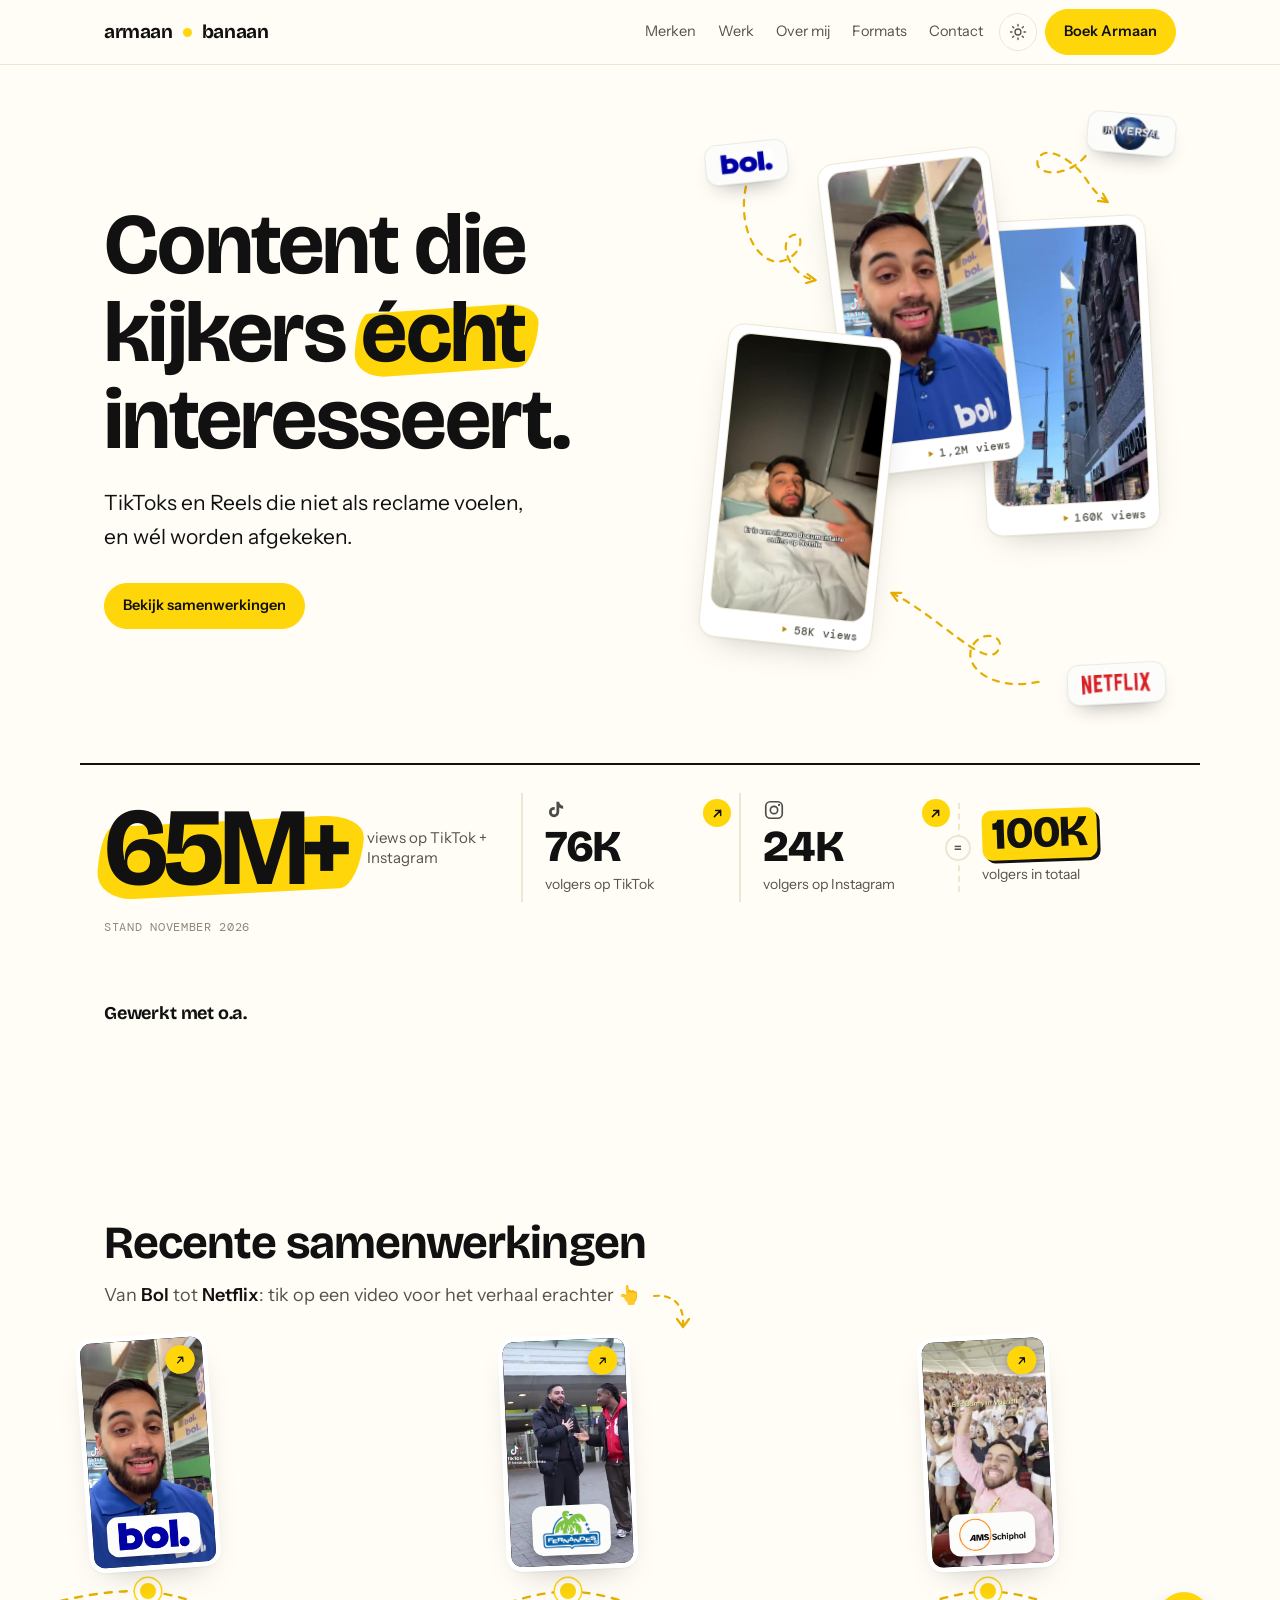
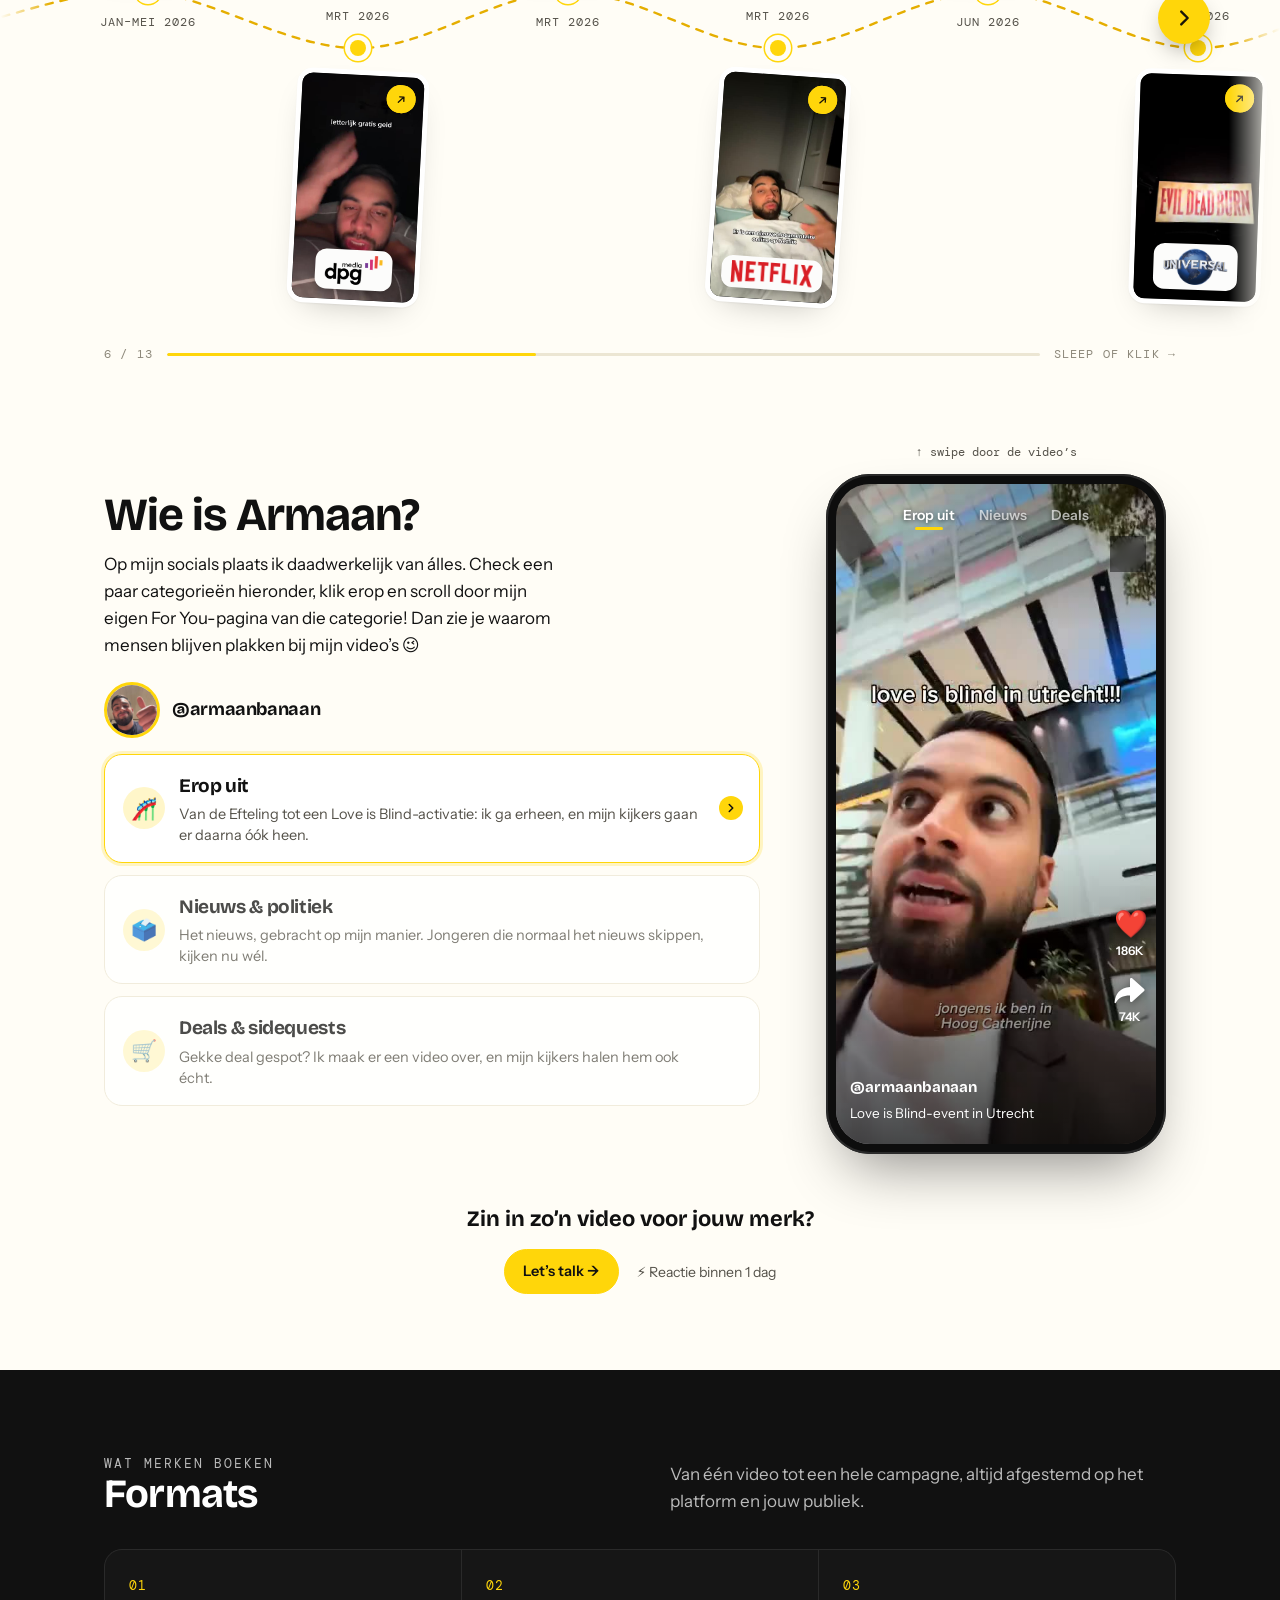
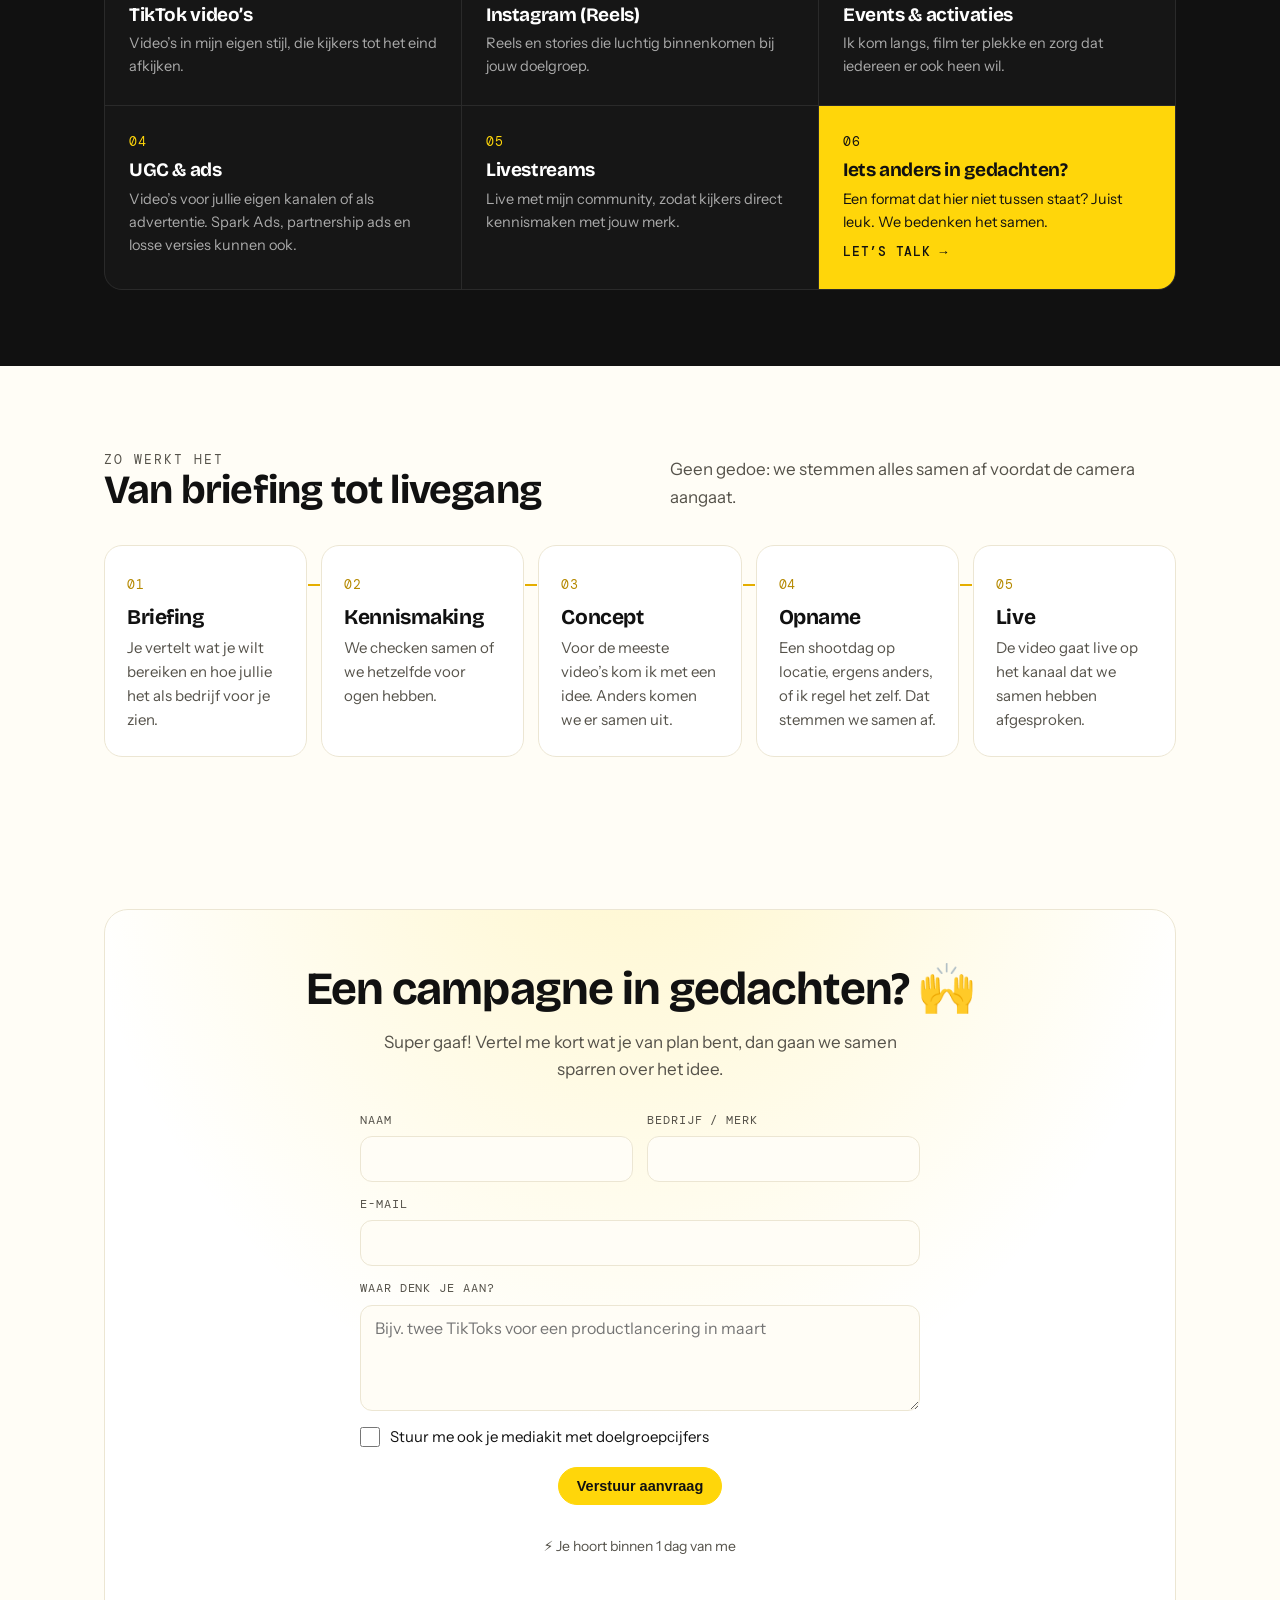
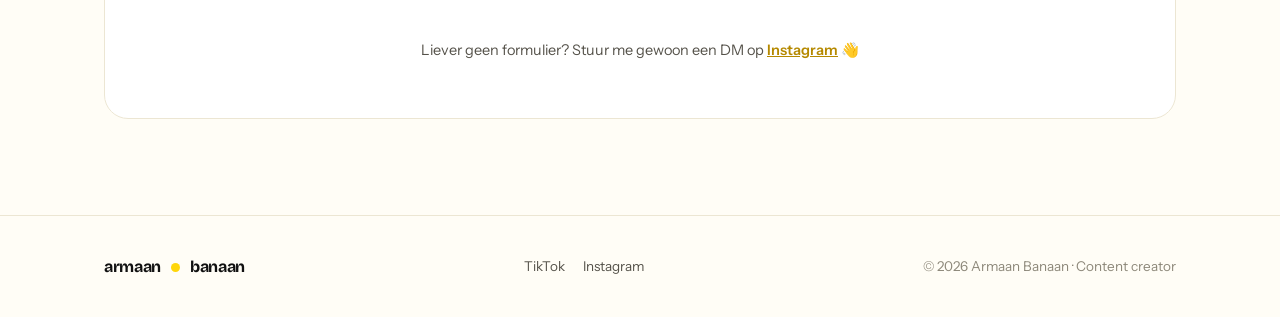
==== commit c0dfad37: "Erop uit: tekst zonder FOMO Co-Authored-By: Claude Opus 5.5 <noreply@anthropic.com> Claude-Session: " ====
--- a/index.html
+++ b/index.html
@@ -670,7 +670,7 @@
         <div class="cb-map" id="cb-map">
           <svg class="cb-lijnen" id="cb-lijnen" aria-hidden="true"></svg>
           <div class="cb-kern" id="cb-kern"><img src="avatar.jpg" alt="Armaan"><div><b>@armaanbanaan</b></div></div>
-          <div class="fy-cats"><button type="button" class="fy-cat on" data-cat="dagjes"><span class="fy-emo">🎢</span><span><b>Erop uit</b><small>Van de Efteling tot een Love is Blind-activatie: ik ga erheen, en na mijn video krijg jij FOMO.</small><span class="cb-stat">4 video’s · 4,3M views</span></span></button><button type="button" class="fy-cat" data-cat="nieuws"><span class="fy-emo">🗳️</span><span><b>Nieuws &amp; politiek</b><small>Het nieuws, gebracht op mijn manier. Jongeren die normaal het nieuws skippen, kijken nu wél.</small><span class="cb-stat">4 video’s · 3,5M views</span></span></button><button type="button" class="fy-cat" data-cat="deals"><span class="fy-emo">🛒</span><span><b>Deals &amp; sidequests</b><small>Gekke deal gespot? Ik maak er een video over, en mijn kijkers halen hem ook écht.</small><span class="cb-stat">5 video’s · 4,7M views</span></span></button></div>
+          <div class="fy-cats"><button type="button" class="fy-cat on" data-cat="dagjes"><span class="fy-emo">🎢</span><span><b>Erop uit</b><small>Van de Efteling tot een Love is Blind-activatie: ik ga erheen, en mijn kijkers gaan er daarna óók heen.</small><span class="cb-stat">4 video’s · 4,3M views</span></span></button><button type="button" class="fy-cat" data-cat="nieuws"><span class="fy-emo">🗳️</span><span><b>Nieuws &amp; politiek</b><small>Het nieuws, gebracht op mijn manier. Jongeren die normaal het nieuws skippen, kijken nu wél.</small><span class="cb-stat">4 video’s · 3,5M views</span></span></button><button type="button" class="fy-cat" data-cat="deals"><span class="fy-emo">🛒</span><span><b>Deals &amp; sidequests</b><small>Gekke deal gespot? Ik maak er een video over, en mijn kijkers halen hem ook écht.</small><span class="cb-stat">5 video’s · 4,7M views</span></span></button></div>
         </div>
       </div>
       <div class="fy-phone-wrap">
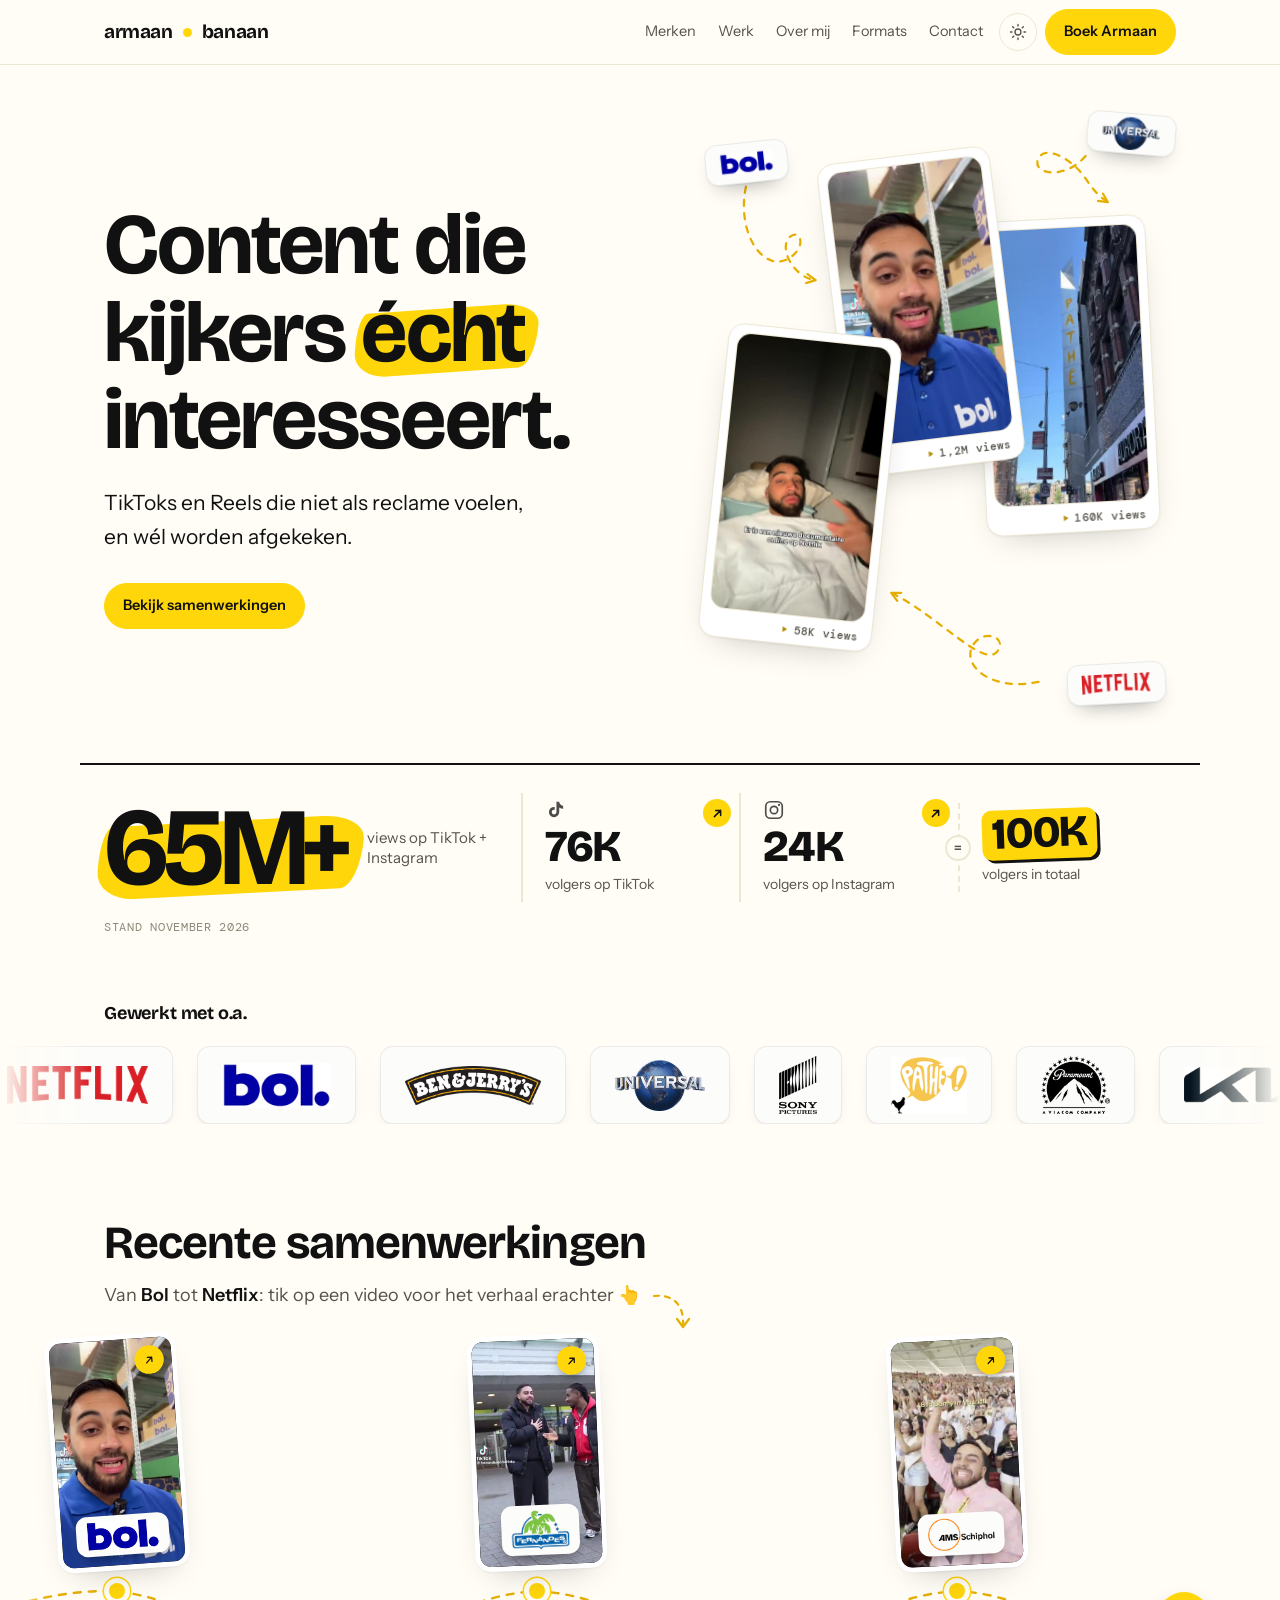
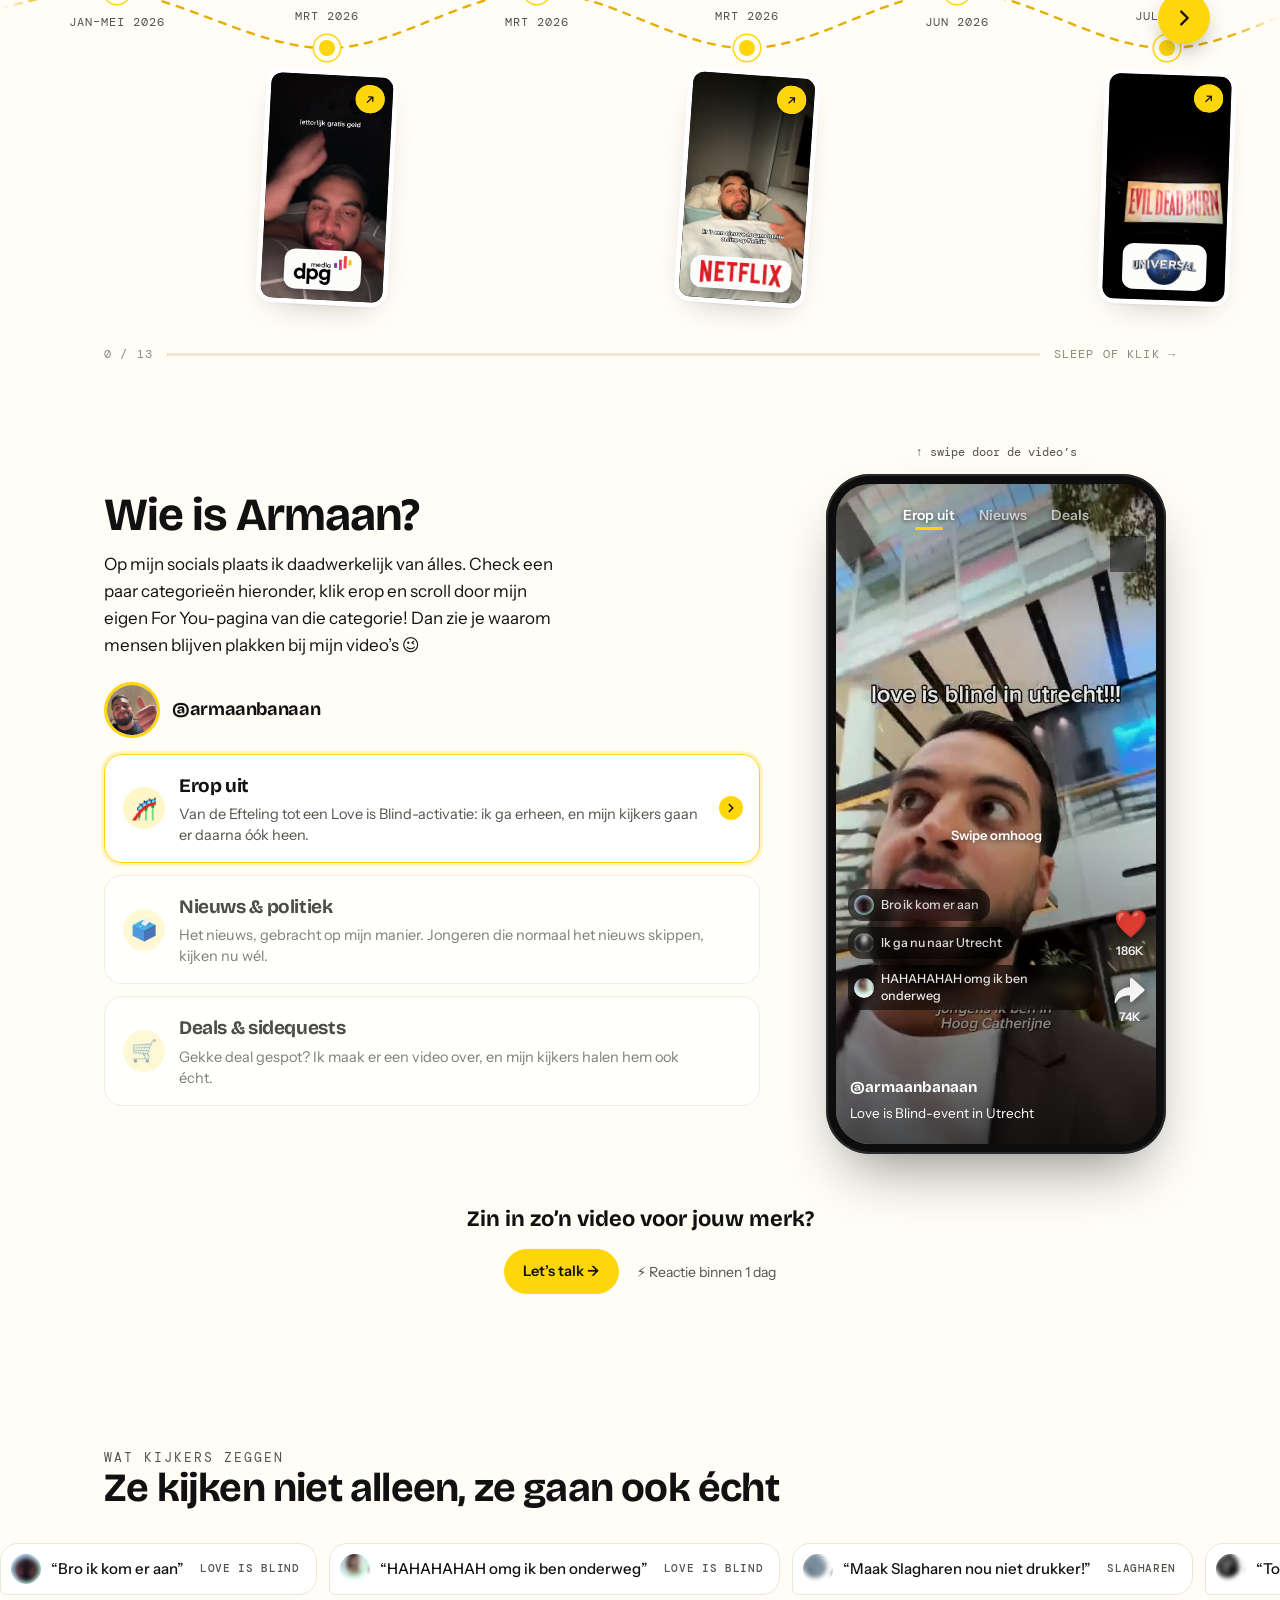
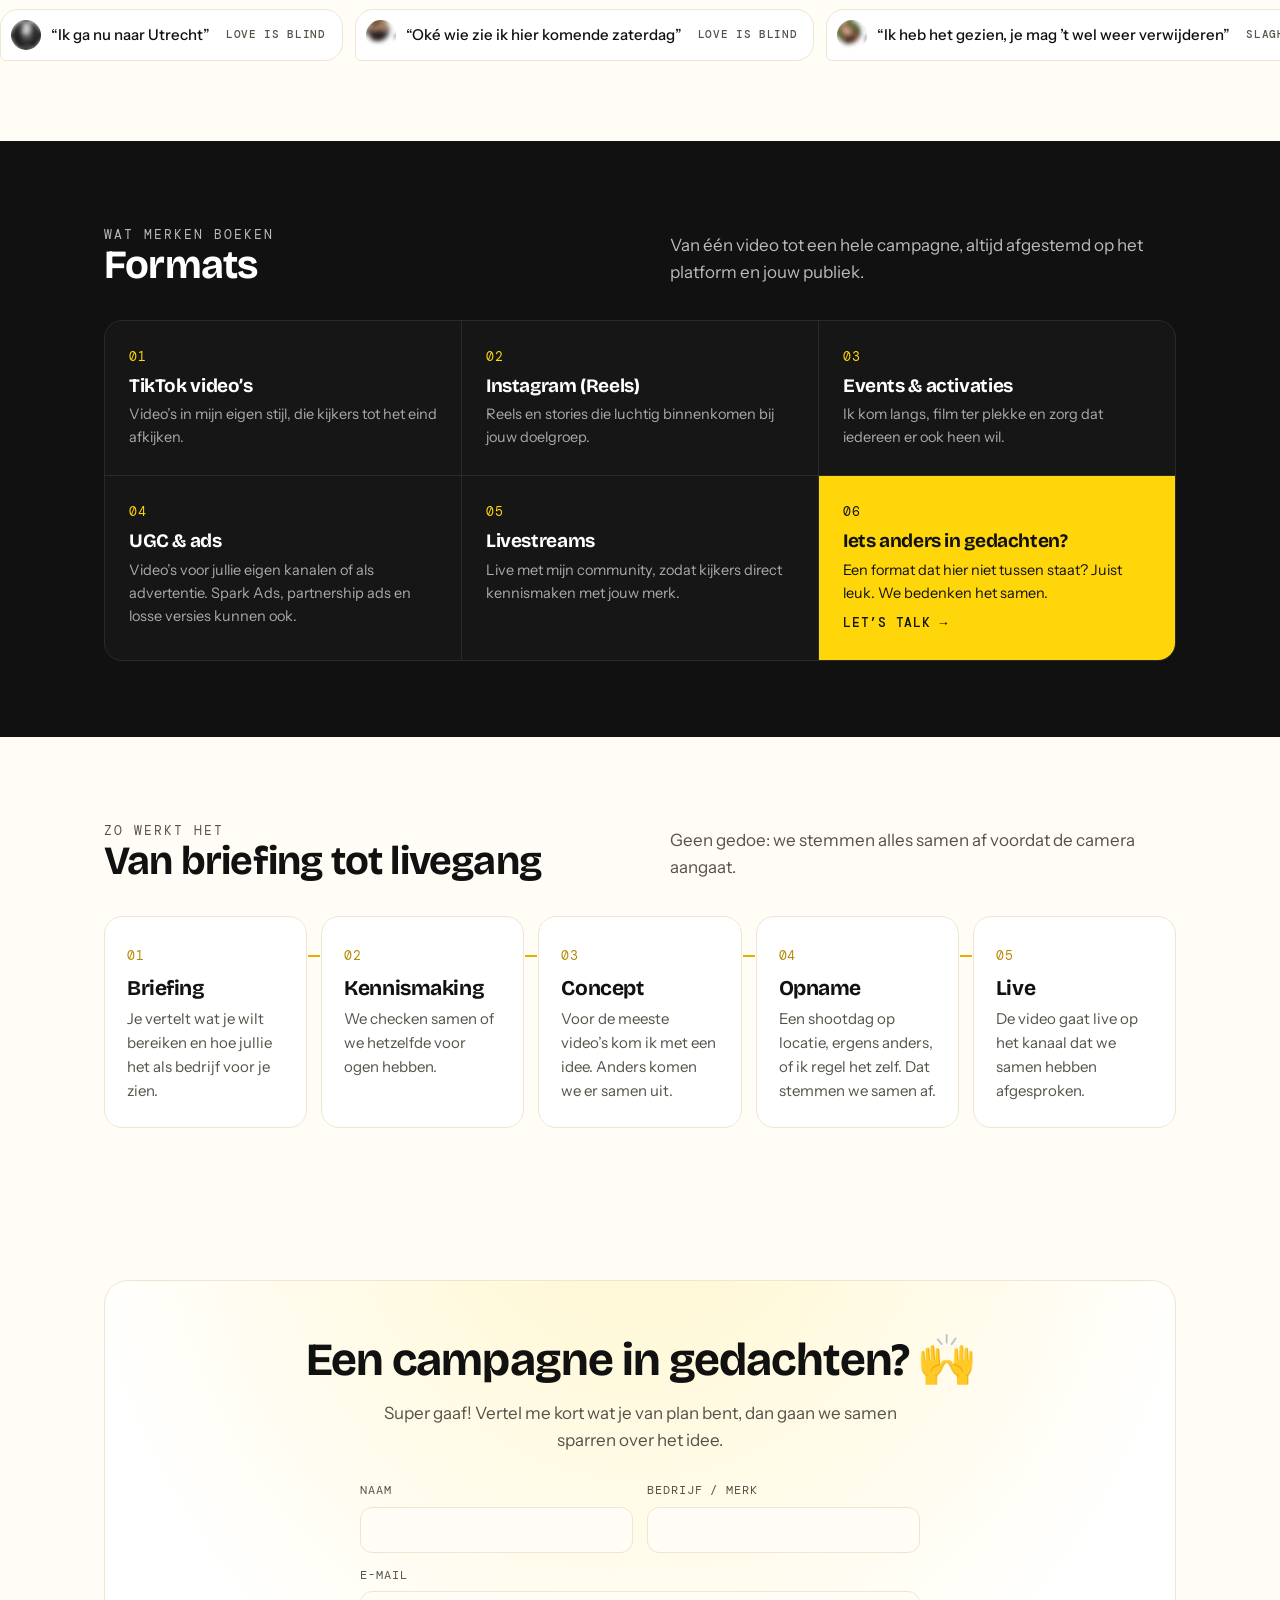
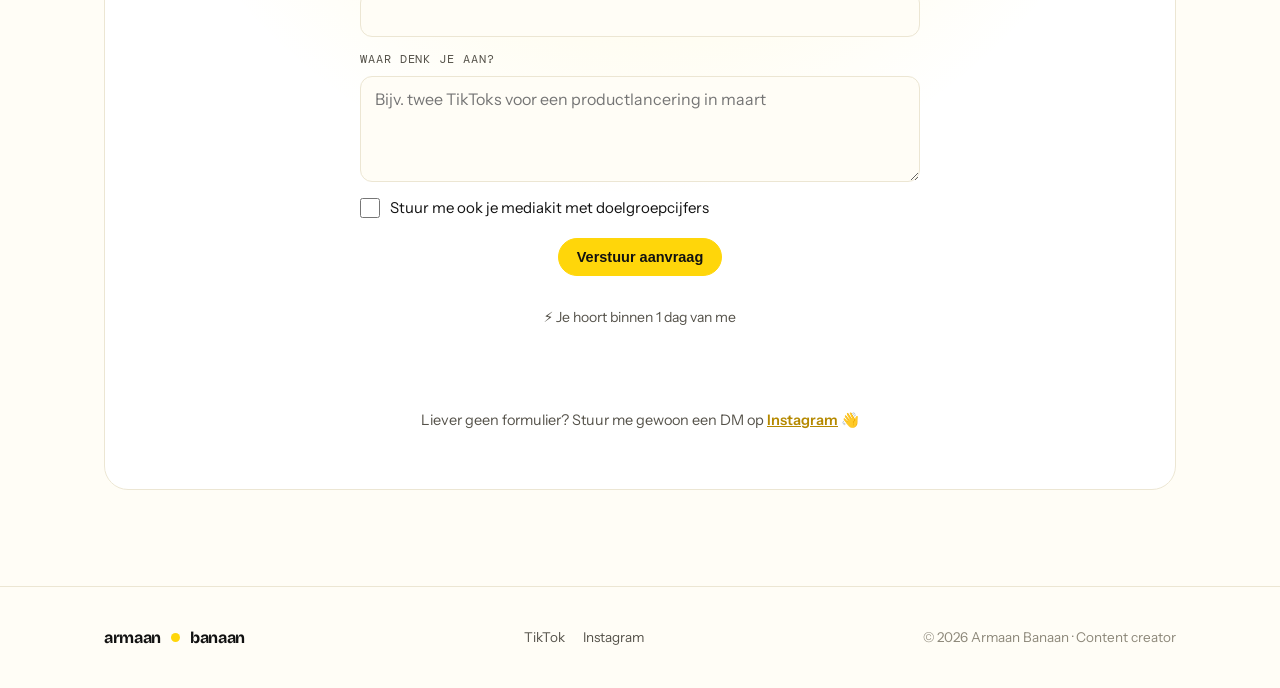
==== commit 6225df9b: "Kijkersreacties in de feed en als reactiebalk, met geblurde profielfoto's Co-Authored-By: Claude Opu" ====
--- a/index.html
+++ b/index.html
@@ -385,6 +385,20 @@
   .fy-geluid svg{width:20px;height:20px}
   .fy-geluid.aan{background:#FFD60A;color:#111}
   .fy-geluid .uit-l{display:block}.fy-geluid .aan-l{display:none}.fy-geluid.aan .uit-l{display:none}.fy-geluid.aan .aan-l{display:block}
+  .fy-cmts{position:absolute;z-index:3;left:12px;right:62px;bottom:146px;display:flex;flex-direction:column;align-items:flex-start;gap:6px;pointer-events:none}
+  .fy-cmt{display:flex;align-items:center;gap:7px;max-width:100%;background:rgba(0,0,0,.55);-webkit-backdrop-filter:blur(6px);backdrop-filter:blur(6px);color:#fff;font:500 12.5px/1.3 "Instrument Sans",sans-serif;padding:6px 11px 6px 6px;border-radius:14px;opacity:0;translate:0 12px;transition:opacity .45s ease,translate .45s cubic-bezier(.3,1.4,.5,1)}
+  .fy-cmt img{width:20px;height:20px;border-radius:50%;object-fit:cover;flex:none;background:#555}
+  .fy-slide.act .fy-cmt{opacity:1;translate:0 0}
+  .fy-slide.act .fy-cmt:nth-child(1){transition-delay:1.2s}.fy-slide.act .fy-cmt:nth-child(2){transition-delay:2.2s}.fy-slide.act .fy-cmt:nth-child(3){transition-delay:3.2s}
+  .cmt-band{padding:70px 0 80px;overflow:hidden}
+  .cmt-rows{display:flex;flex-direction:column;gap:14px;margin-top:30px}
+  .cmt-row{display:flex;gap:12px;width:max-content;animation:cmtScroll 60s linear infinite}
+  .cmt-row.rev{animation-direction:reverse;animation-duration:70s}
+  .cmt-b{display:flex;align-items:center;gap:10px;background:var(--surface);border:1px solid var(--line);border-radius:18px 18px 18px 6px;padding:10px 16px 10px 10px;white-space:nowrap;font-size:15px;font-weight:500}
+  .cmt-b img{width:30px;height:30px;border-radius:50%;object-fit:cover;flex:none;background:#ddd}
+  .cmt-b small{font-family:"DM Mono",monospace;font-size:11px;letter-spacing:.06em;text-transform:uppercase;color:var(--muted);margin-left:6px}
+  @keyframes cmtScroll{to{transform:translateX(-50%)}}
+  @media (prefers-reduced-motion:reduce){.cmt-row{animation:none}.fy-cmt{transition:none}}
   .fy-info{position:absolute;z-index:2;left:14px;right:60px;bottom:22px;color:#fff}
   .fy-info b{font-family:"Bricolage Grotesque",sans-serif;font-size:15px}
   .fy-info p{margin:4px 0 0;font-size:13.5px;line-height:1.35}
@@ -681,6 +695,7 @@
             <video muted loop playsinline preload="none" poster="videos/eigen/love-is-blind.jpg"><source src="videos/eigen/love-is-blind.mp4" type="video/mp4"></video>
             <div class="fy-side"><span><i class="emo">❤️</i>186K</span><span><i><svg viewBox="0 0 24 24" fill="#fff"><path d="M13.6 3.2l9 8.1c.4.4.4 1 0 1.4l-9 8.1c-.6.5-1.6.1-1.6-.7v-3.9c-5.5 0-8.6 1.7-10.6 5.4-.3.5-1 .3-1-.3.6-6.4 4.1-11 11.6-11.6V3.9c0-.8 1-1.2 1.6-.7z"/></svg></i>74K</span></div>
             <div class="fy-info"><b>@armaanbanaan</b><p>Love is Blind-event in Utrecht</p></div>
+            <div class="fy-cmts" aria-hidden="true"><span class="fy-cmt"><img src="img/reacties/lib1.jpg" alt="" loading="lazy">Bro ik kom er aan</span><span class="fy-cmt"><img src="img/reacties/lib2.jpg" alt="" loading="lazy">Ik ga nu naar Utrecht</span><span class="fy-cmt"><img src="img/reacties/lib3.jpg" alt="" loading="lazy">HAHAHAHAH omg ik ben onderweg</span></div>
             <div class="fy-stat"><span class="fy-eye"><svg viewBox="0 0 24 24" width="11" height="11" fill="#FFD60A"><path d="M7 4.5v15l12.5-7.5z"/></svg></span><b>3,3M</b> views</div>
           </div><div class="fy-slide" data-views="712K" style="background:#000 url(videos/eigen/squid-game.jpg) center/cover">
             <video muted loop playsinline preload="none" poster="videos/eigen/squid-game.jpg"><source src="videos/eigen/squid-game.mp4" type="video/mp4"></video>
@@ -721,11 +736,13 @@
             <video muted loop playsinline preload="none" poster="videos/eigen/slagharen.jpg"><source src="videos/eigen/slagharen.mp4" type="video/mp4"></video>
             <div class="fy-side"><span><i class="emo">❤️</i>129K</span><span><i><svg viewBox="0 0 24 24" fill="#fff"><path d="M13.6 3.2l9 8.1c.4.4.4 1 0 1.4l-9 8.1c-.6.5-1.6.1-1.6-.7v-3.9c-5.5 0-8.6 1.7-10.6 5.4-.3.5-1 .3-1-.3.6-6.4 4.1-11 11.6-11.6V3.9c0-.8 1-1.2 1.6-.7z"/></svg></i>70K</span></div>
             <div class="fy-info"><b>@armaanbanaan</b><p>Slagharen-abonnement voor bijna niks</p></div>
+            <div class="fy-cmts" aria-hidden="true"><span class="fy-cmt"><img src="img/reacties/sla1.jpg" alt="" loading="lazy">Maak Slagharen nou niet drukker!</span><span class="fy-cmt"><img src="img/reacties/sla2.jpg" alt="" loading="lazy">Ik heb het gezien, je mag ’t wel weer verwijderen</span><span class="fy-cmt"><img src="img/reacties/sla3.jpg" alt="" loading="lazy">Topper! Thx voor sharing</span></div>
             <div class="fy-stat"><span class="fy-eye"><svg viewBox="0 0 24 24" width="11" height="11" fill="#FFD60A"><path d="M7 4.5v15l12.5-7.5z"/></svg></span><b>1,9M</b> views</div>
           </div><div class="fy-slide" data-views="1,1M" style="background:#000 url(videos/eigen/nike-af1.jpg) center/cover">
             <video muted loop playsinline preload="none" poster="videos/eigen/nike-af1.jpg"><source src="videos/eigen/nike-af1.mp4" type="video/mp4"></video>
             <div class="fy-side"><span><i class="emo">❤️</i>49K</span><span><i><svg viewBox="0 0 24 24" fill="#fff"><path d="M13.6 3.2l9 8.1c.4.4.4 1 0 1.4l-9 8.1c-.6.5-1.6.1-1.6-.7v-3.9c-5.5 0-8.6 1.7-10.6 5.4-.3.5-1 .3-1-.3.6-6.4 4.1-11 11.6-11.6V3.9c0-.8 1-1.2 1.6-.7z"/></svg></i>14K</span></div>
             <div class="fy-info"><b>@armaanbanaan</b><p>Nike Air Force 1-deal bij Zalando</p></div>
+            <div class="fy-cmts" aria-hidden="true"><span class="fy-cmt"><img src="img/reacties/nik1.jpg" alt="" loading="lazy">Heb ze net besteld, bedankt voor de tip</span><span class="fy-cmt"><img src="img/reacties/nik2.jpg" alt="" loading="lazy">Gelijk besteld</span><span class="fy-cmt"><img src="img/reacties/nik3.jpg" alt="" loading="lazy">Thanks voor de video, ik heb besteld</span></div>
             <div class="fy-stat"><span class="fy-eye"><svg viewBox="0 0 24 24" width="11" height="11" fill="#FFD60A"><path d="M7 4.5v15l12.5-7.5z"/></svg></span><b>1,1M</b> views</div>
           </div><div class="fy-slide" data-views="886K" style="background:#000 url(videos/eigen/sloddervos.jpg) center/cover">
             <video muted loop playsinline preload="none" poster="videos/eigen/sloddervos.jpg"><source src="videos/eigen/sloddervos.mp4" type="video/mp4"></video>
@@ -748,6 +765,10 @@
       </div>
     </div>
     <div class="wrap wie-cta reveal"><p>Zin in zo’n video voor jouw merk?</p><a href="#boeken" class="btn btn-primary">Let’s talk →</a><span>⚡ Reactie binnen 1 dag</span></div>
+  </section>
+  <section class="cmt-band" id="reacties" aria-label="Reacties van kijkers">
+    <div class="wrap"><div class="sec-head reveal"><div><p class="eyebrow">Wat kijkers zeggen</p><h2>Ze kijken niet alleen, ze gaan ook écht</h2></div></div></div>
+    <div class="cmt-rows" aria-hidden="true"><div class="cmt-row"><span class="cmt-b"><img src="img/reacties/lib1.jpg" alt="" loading="lazy">“Bro ik kom er aan”<small>Love is Blind</small></span><span class="cmt-b"><img src="img/reacties/lib3.jpg" alt="" loading="lazy">“HAHAHAHAH omg ik ben onderweg”<small>Love is Blind</small></span><span class="cmt-b"><img src="img/reacties/sla1.jpg" alt="" loading="lazy">“Maak Slagharen nou niet drukker!”<small>Slagharen</small></span><span class="cmt-b"><img src="img/reacties/sla3.jpg" alt="" loading="lazy">“Topper! Thx voor sharing”<small>Slagharen</small></span><span class="cmt-b"><img src="img/reacties/nik2.jpg" alt="" loading="lazy">“Gelijk besteld”<small>Nike-deal</small></span><span class="cmt-b"><img src="img/reacties/nik4.jpg" alt="" loading="lazy">“Net besteld”<small>Nike-deal</small></span><span class="cmt-b"><img src="img/reacties/lib1.jpg" alt="" loading="lazy">“Bro ik kom er aan”<small>Love is Blind</small></span><span class="cmt-b"><img src="img/reacties/lib3.jpg" alt="" loading="lazy">“HAHAHAHAH omg ik ben onderweg”<small>Love is Blind</small></span><span class="cmt-b"><img src="img/reacties/sla1.jpg" alt="" loading="lazy">“Maak Slagharen nou niet drukker!”<small>Slagharen</small></span><span class="cmt-b"><img src="img/reacties/sla3.jpg" alt="" loading="lazy">“Topper! Thx voor sharing”<small>Slagharen</small></span><span class="cmt-b"><img src="img/reacties/nik2.jpg" alt="" loading="lazy">“Gelijk besteld”<small>Nike-deal</small></span><span class="cmt-b"><img src="img/reacties/nik4.jpg" alt="" loading="lazy">“Net besteld”<small>Nike-deal</small></span><span class="cmt-b"><img src="img/reacties/lib1.jpg" alt="" loading="lazy">“Bro ik kom er aan”<small>Love is Blind</small></span><span class="cmt-b"><img src="img/reacties/lib3.jpg" alt="" loading="lazy">“HAHAHAHAH omg ik ben onderweg”<small>Love is Blind</small></span><span class="cmt-b"><img src="img/reacties/sla1.jpg" alt="" loading="lazy">“Maak Slagharen nou niet drukker!”<small>Slagharen</small></span><span class="cmt-b"><img src="img/reacties/sla3.jpg" alt="" loading="lazy">“Topper! Thx voor sharing”<small>Slagharen</small></span><span class="cmt-b"><img src="img/reacties/nik2.jpg" alt="" loading="lazy">“Gelijk besteld”<small>Nike-deal</small></span><span class="cmt-b"><img src="img/reacties/nik4.jpg" alt="" loading="lazy">“Net besteld”<small>Nike-deal</small></span></div><div class="cmt-row rev"><span class="cmt-b"><img src="img/reacties/lib2.jpg" alt="" loading="lazy">“Ik ga nu naar Utrecht”<small>Love is Blind</small></span><span class="cmt-b"><img src="img/reacties/lib4.jpg" alt="" loading="lazy">“Oké wie zie ik hier komende zaterdag”<small>Love is Blind</small></span><span class="cmt-b"><img src="img/reacties/sla2.jpg" alt="" loading="lazy">“Ik heb het gezien, je mag ’t wel weer verwijderen”<small>Slagharen</small></span><span class="cmt-b"><img src="img/reacties/nik1.jpg" alt="" loading="lazy">“Heb ze net besteld, bedankt voor de tip”<small>Nike-deal</small></span><span class="cmt-b"><img src="img/reacties/nik3.jpg" alt="" loading="lazy">“Thanks voor de video, ik heb besteld”<small>Nike-deal</small></span><span class="cmt-b"><img src="img/reacties/lib2.jpg" alt="" loading="lazy">“Ik ga nu naar Utrecht”<small>Love is Blind</small></span><span class="cmt-b"><img src="img/reacties/lib4.jpg" alt="" loading="lazy">“Oké wie zie ik hier komende zaterdag”<small>Love is Blind</small></span><span class="cmt-b"><img src="img/reacties/sla2.jpg" alt="" loading="lazy">“Ik heb het gezien, je mag ’t wel weer verwijderen”<small>Slagharen</small></span><span class="cmt-b"><img src="img/reacties/nik1.jpg" alt="" loading="lazy">“Heb ze net besteld, bedankt voor de tip”<small>Nike-deal</small></span><span class="cmt-b"><img src="img/reacties/nik3.jpg" alt="" loading="lazy">“Thanks voor de video, ik heb besteld”<small>Nike-deal</small></span><span class="cmt-b"><img src="img/reacties/lib2.jpg" alt="" loading="lazy">“Ik ga nu naar Utrecht”<small>Love is Blind</small></span><span class="cmt-b"><img src="img/reacties/lib4.jpg" alt="" loading="lazy">“Oké wie zie ik hier komende zaterdag”<small>Love is Blind</small></span><span class="cmt-b"><img src="img/reacties/sla2.jpg" alt="" loading="lazy">“Ik heb het gezien, je mag ’t wel weer verwijderen”<small>Slagharen</small></span><span class="cmt-b"><img src="img/reacties/nik1.jpg" alt="" loading="lazy">“Heb ze net besteld, bedankt voor de tip”<small>Nike-deal</small></span><span class="cmt-b"><img src="img/reacties/nik3.jpg" alt="" loading="lazy">“Thanks voor de video, ik heb besteld”<small>Nike-deal</small></span></div></div>
   </section>
   <section class="fmt-band" id="formats">
     <div class="wrap">
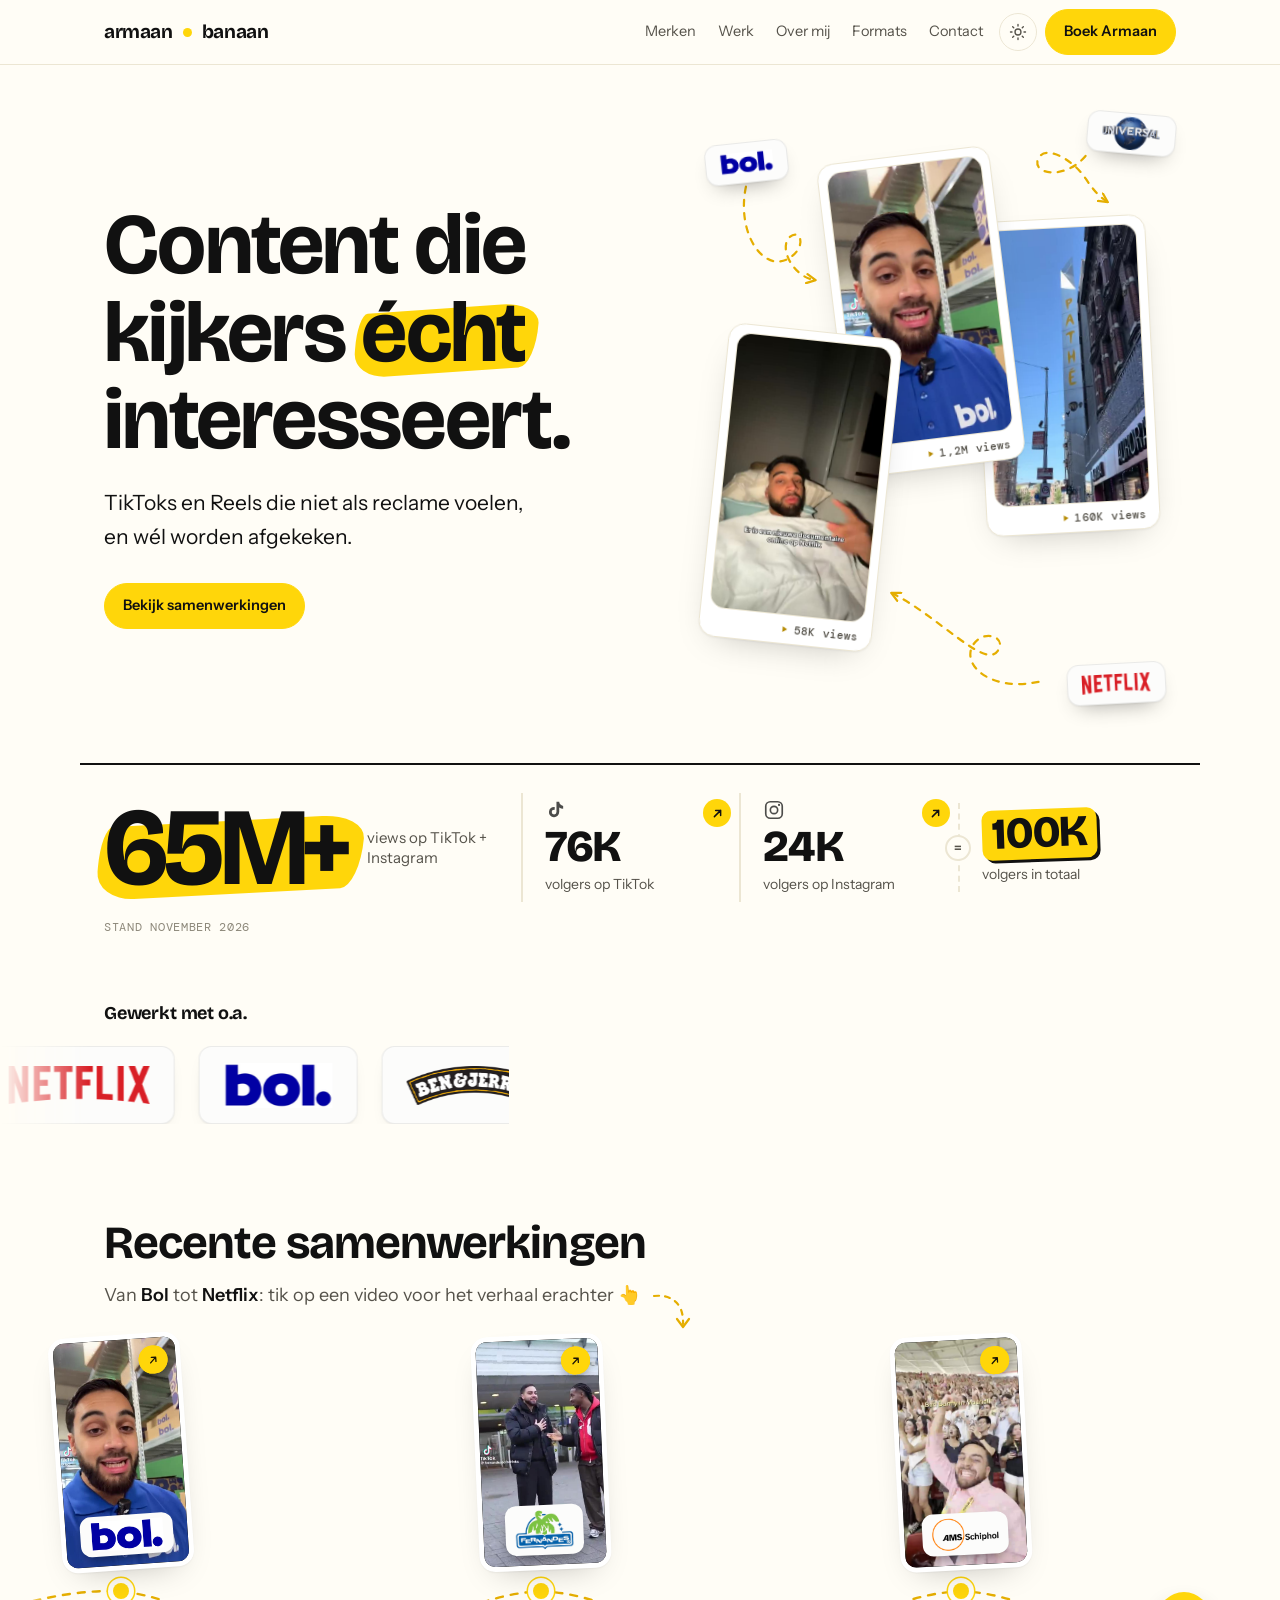
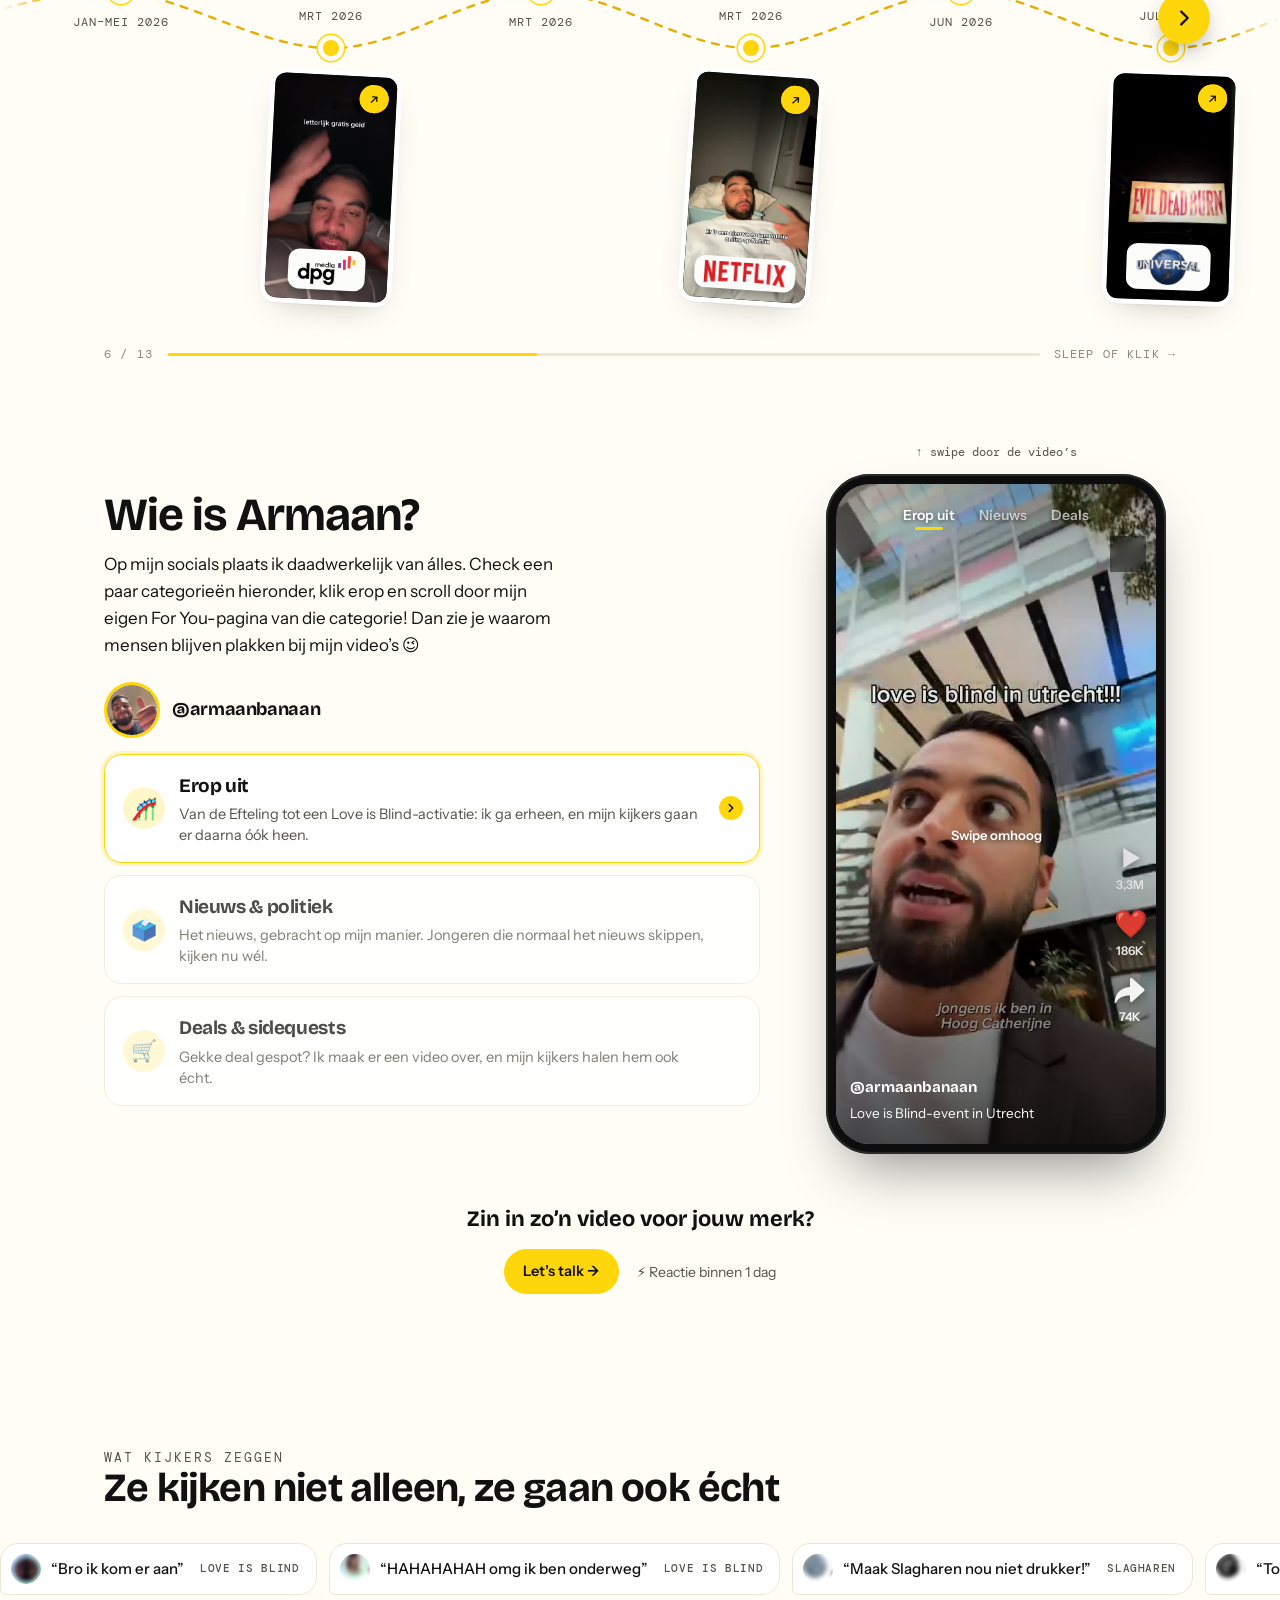
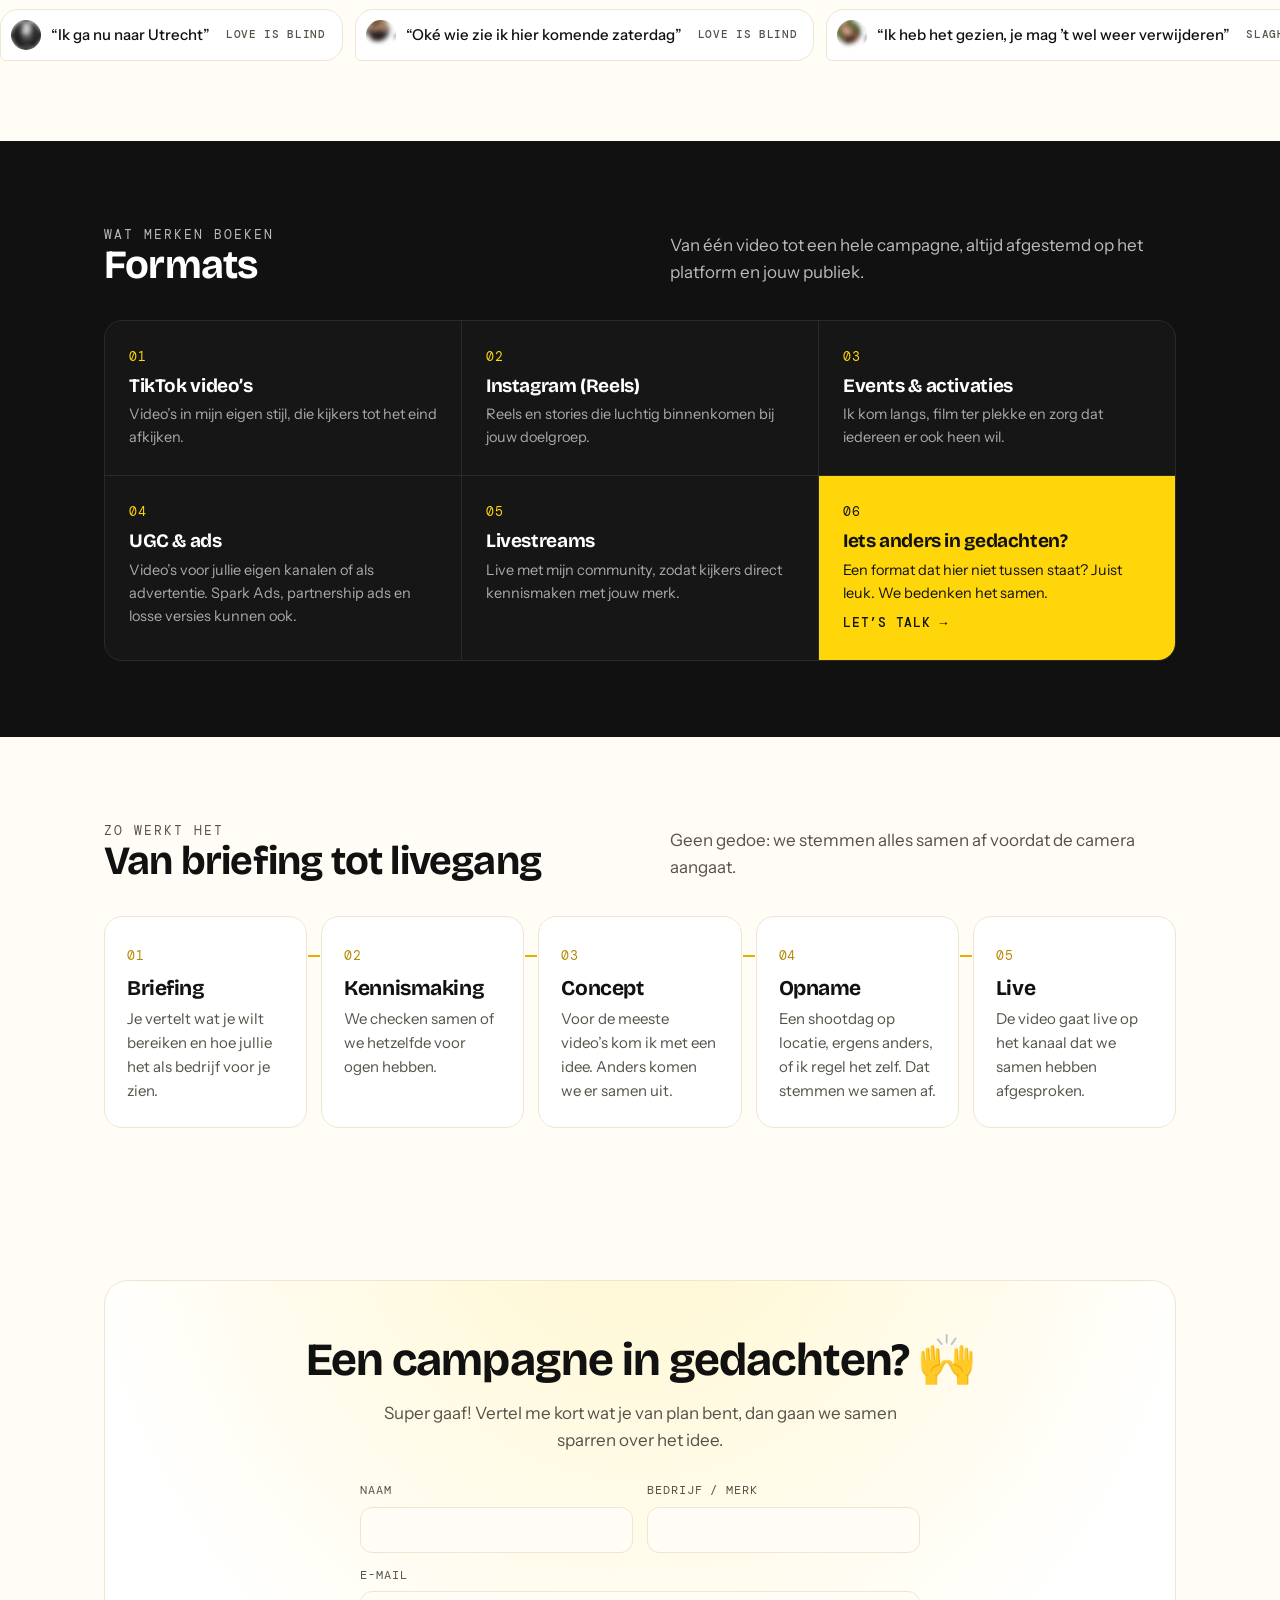
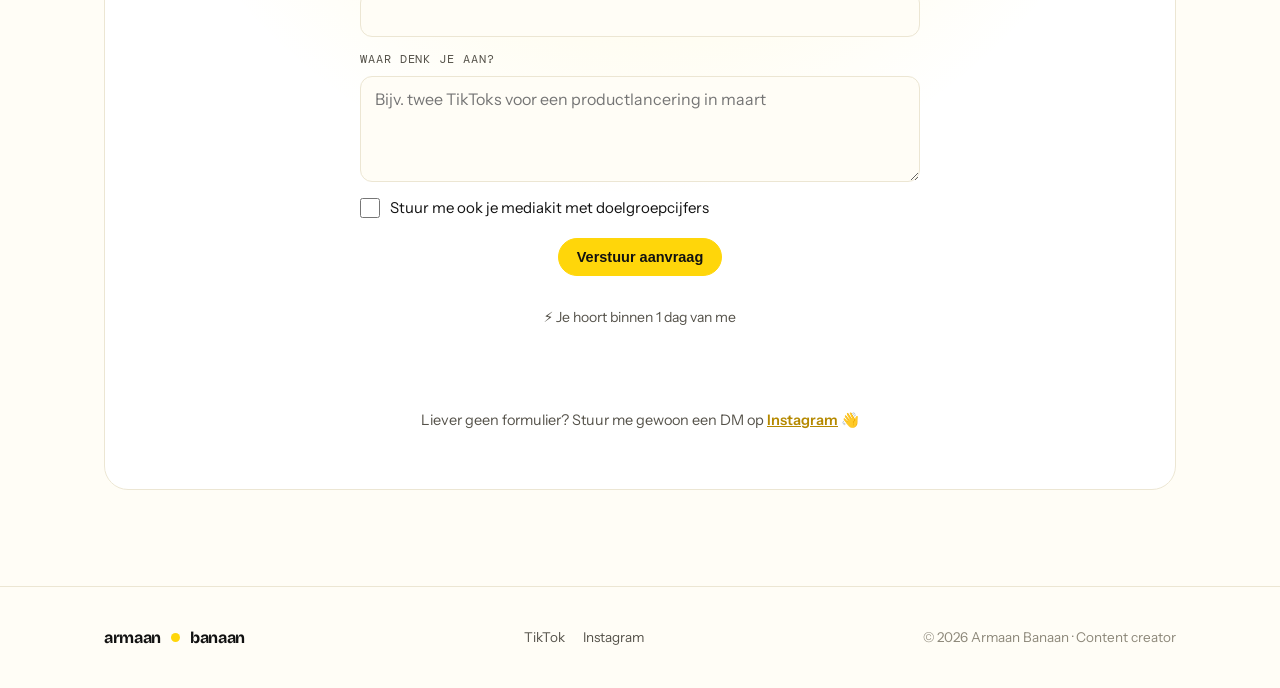
==== commit 770a7f8e: "Feed: views-blok verdwijnt na 3s, views blijven in zijkolom, reacties komen en gaan Co-Authored-By: " ====
--- a/index.html
+++ b/index.html
@@ -398,7 +398,13 @@
   .cmt-b img{width:30px;height:30px;border-radius:50%;object-fit:cover;flex:none;background:#ddd}
   .cmt-b small{font-family:"DM Mono",monospace;font-size:11px;letter-spacing:.06em;text-transform:uppercase;color:var(--muted);margin-left:6px}
   @keyframes cmtScroll{to{transform:translateX(-50%)}}
-  @media (prefers-reduced-motion:reduce){.cmt-row{animation:none}.fy-cmt{transition:none}}
+  @media (prefers-reduced-motion:reduce){.cmt-row{animation:none}.fy-cmt{transition:none}.fy-slide.act .fy-cmt{animation:none;opacity:1;translate:0 0}}
+  .fy-slide.act .fy-stat{animation:fyStatUit .45s ease 3s forwards}
+  @keyframes fyStatUit{to{opacity:0;scale:.9;translate:-6px 10px}}
+  .fy-slide.act .fy-cmt{opacity:0;translate:0 12px;transition:none;animation:fyCmtLive 4.2s cubic-bezier(.3,1.2,.5,1) both}
+  .fy-slide.act .fy-cmt:nth-child(1){animation-delay:3.4s}.fy-slide.act .fy-cmt:nth-child(2){animation-delay:4.6s}.fy-slide.act .fy-cmt:nth-child(3){animation-delay:5.8s}
+  @keyframes fyCmtLive{0%{opacity:0;translate:0 12px}10%{opacity:1;translate:0 0}82%{opacity:1;translate:0 0}100%{opacity:0;translate:0 -8px}}
+  .fy-cmts{bottom:96px}
   .fy-info{position:absolute;z-index:2;left:14px;right:60px;bottom:22px;color:#fff}
   .fy-info b{font-family:"Bricolage Grotesque",sans-serif;font-size:15px}
   .fy-info p{margin:4px 0 0;font-size:13.5px;line-height:1.35}
@@ -693,70 +699,70 @@
           <button type="button" class="fy-geluid" id="fy-geluid" aria-label="Geluid aan"><svg viewBox="0 0 24 24" fill="none" stroke-width="2" stroke-linecap="round" stroke-linejoin="round"><path d="M4 9.5h3.5L12 5.5v13l-4.5-4H4z" fill="currentColor" stroke="currentColor"/><g class="uit-l" stroke="#fff"><path d="M16 9.5l5 5M21 9.5l-5 5"/></g><g class="aan-l" stroke="#111"><path d="M15.5 9a4 4 0 010 6M18 6.5a7.5 7.5 0 010 11"/></g></svg></button>
           <div class="fy-screen"><div class="fy-hint" id="fy-hint" aria-hidden="true"><span><i>👆</i>Swipe omhoog</span></div><div class="fy-feed on" data-cat="dagjes"><div class="fy-slide" data-views="3,3M" style="background:#000 url(videos/eigen/love-is-blind.jpg) center/cover">
             <video muted loop playsinline preload="none" poster="videos/eigen/love-is-blind.jpg"><source src="videos/eigen/love-is-blind.mp4" type="video/mp4"></video>
-            <div class="fy-side"><span><i class="emo">❤️</i>186K</span><span><i><svg viewBox="0 0 24 24" fill="#fff"><path d="M13.6 3.2l9 8.1c.4.4.4 1 0 1.4l-9 8.1c-.6.5-1.6.1-1.6-.7v-3.9c-5.5 0-8.6 1.7-10.6 5.4-.3.5-1 .3-1-.3.6-6.4 4.1-11 11.6-11.6V3.9c0-.8 1-1.2 1.6-.7z"/></svg></i>74K</span></div>
+            <div class="fy-side"><span class="fy-sv"><i><svg viewBox="0 0 24 24" fill="#fff"><path d="M7 4.5v15l12.5-7.5z"/></svg></i>3,3M</span><span><i class="emo">❤️</i>186K</span><span><i><svg viewBox="0 0 24 24" fill="#fff"><path d="M13.6 3.2l9 8.1c.4.4.4 1 0 1.4l-9 8.1c-.6.5-1.6.1-1.6-.7v-3.9c-5.5 0-8.6 1.7-10.6 5.4-.3.5-1 .3-1-.3.6-6.4 4.1-11 11.6-11.6V3.9c0-.8 1-1.2 1.6-.7z"/></svg></i>74K</span></div>
             <div class="fy-info"><b>@armaanbanaan</b><p>Love is Blind-event in Utrecht</p></div>
             <div class="fy-cmts" aria-hidden="true"><span class="fy-cmt"><img src="img/reacties/lib1.jpg" alt="" loading="lazy">Bro ik kom er aan</span><span class="fy-cmt"><img src="img/reacties/lib2.jpg" alt="" loading="lazy">Ik ga nu naar Utrecht</span><span class="fy-cmt"><img src="img/reacties/lib3.jpg" alt="" loading="lazy">HAHAHAHAH omg ik ben onderweg</span></div>
             <div class="fy-stat"><span class="fy-eye"><svg viewBox="0 0 24 24" width="11" height="11" fill="#FFD60A"><path d="M7 4.5v15l12.5-7.5z"/></svg></span><b>3,3M</b> views</div>
           </div><div class="fy-slide" data-views="712K" style="background:#000 url(videos/eigen/squid-game.jpg) center/cover">
             <video muted loop playsinline preload="none" poster="videos/eigen/squid-game.jpg"><source src="videos/eigen/squid-game.mp4" type="video/mp4"></video>
-            <div class="fy-side"><span><i class="emo">❤️</i>74K</span><span><i><svg viewBox="0 0 24 24" fill="#fff"><path d="M13.6 3.2l9 8.1c.4.4.4 1 0 1.4l-9 8.1c-.6.5-1.6.1-1.6-.7v-3.9c-5.5 0-8.6 1.7-10.6 5.4-.3.5-1 .3-1-.3.6-6.4 4.1-11 11.6-11.6V3.9c0-.8 1-1.2 1.6-.7z"/></svg></i>10K</span></div>
+            <div class="fy-side"><span class="fy-sv"><i><svg viewBox="0 0 24 24" fill="#fff"><path d="M7 4.5v15l12.5-7.5z"/></svg></i>712K</span><span><i class="emo">❤️</i>74K</span><span><i><svg viewBox="0 0 24 24" fill="#fff"><path d="M13.6 3.2l9 8.1c.4.4.4 1 0 1.4l-9 8.1c-.6.5-1.6.1-1.6-.7v-3.9c-5.5 0-8.6 1.7-10.6 5.4-.3.5-1 .3-1-.3.6-6.4 4.1-11 11.6-11.6V3.9c0-.8 1-1.2 1.6-.7z"/></svg></i>10K</span></div>
             <div class="fy-info"><b>@armaanbanaan</b><p>Gratis Squid Game-escape room</p></div>
             <div class="fy-stat"><span class="fy-eye"><svg viewBox="0 0 24 24" width="11" height="11" fill="#FFD60A"><path d="M7 4.5v15l12.5-7.5z"/></svg></span><b>712K</b> views</div>
           </div><div class="fy-slide" data-views="171K" style="background:#000 url(videos/eigen/hidden-gem.jpg) center/cover">
             <video muted loop playsinline preload="none" poster="videos/eigen/hidden-gem.jpg"><source src="videos/eigen/hidden-gem.mp4" type="video/mp4"></video>
-            <div class="fy-side"><span><i class="emo">❤️</i>9,3K</span><span><i><svg viewBox="0 0 24 24" fill="#fff"><path d="M13.6 3.2l9 8.1c.4.4.4 1 0 1.4l-9 8.1c-.6.5-1.6.1-1.6-.7v-3.9c-5.5 0-8.6 1.7-10.6 5.4-.3.5-1 .3-1-.3.6-6.4 4.1-11 11.6-11.6V3.9c0-.8 1-1.2 1.6-.7z"/></svg></i>2,9K</span></div>
+            <div class="fy-side"><span class="fy-sv"><i><svg viewBox="0 0 24 24" fill="#fff"><path d="M7 4.5v15l12.5-7.5z"/></svg></i>171K</span><span><i class="emo">❤️</i>9,3K</span><span><i><svg viewBox="0 0 24 24" fill="#fff"><path d="M13.6 3.2l9 8.1c.4.4.4 1 0 1.4l-9 8.1c-.6.5-1.6.1-1.6-.7v-3.9c-5.5 0-8.6 1.7-10.6 5.4-.3.5-1 .3-1-.3.6-6.4 4.1-11 11.6-11.6V3.9c0-.8 1-1.2 1.6-.7z"/></svg></i>2,9K</span></div>
             <div class="fy-info"><b>@armaanbanaan</b><p>Hidden gem voor de laatste dagen zon</p></div>
             <div class="fy-stat"><span class="fy-eye"><svg viewBox="0 0 24 24" width="11" height="11" fill="#FFD60A"><path d="M7 4.5v15l12.5-7.5z"/></svg></span><b>171K</b> views</div>
           </div><div class="fy-slide" data-views="161K" style="background:#000 url(videos/eigen/toverland.jpg) center/cover">
             <video muted loop playsinline preload="none" poster="videos/eigen/toverland.jpg"><source src="videos/eigen/toverland.mp4" type="video/mp4"></video>
-            <div class="fy-side"><span><i class="emo">❤️</i>12,6K</span><span><i><svg viewBox="0 0 24 24" fill="#fff"><path d="M13.6 3.2l9 8.1c.4.4.4 1 0 1.4l-9 8.1c-.6.5-1.6.1-1.6-.7v-3.9c-5.5 0-8.6 1.7-10.6 5.4-.3.5-1 .3-1-.3.6-6.4 4.1-11 11.6-11.6V3.9c0-.8 1-1.2 1.6-.7z"/></svg></i>850</span></div>
+            <div class="fy-side"><span class="fy-sv"><i><svg viewBox="0 0 24 24" fill="#fff"><path d="M7 4.5v15l12.5-7.5z"/></svg></i>161K</span><span><i class="emo">❤️</i>12,6K</span><span><i><svg viewBox="0 0 24 24" fill="#fff"><path d="M13.6 3.2l9 8.1c.4.4.4 1 0 1.4l-9 8.1c-.6.5-1.6.1-1.6-.7v-3.9c-5.5 0-8.6 1.7-10.6 5.4-.3.5-1 .3-1-.3.6-6.4 4.1-11 11.6-11.6V3.9c0-.8 1-1.2 1.6-.7z"/></svg></i>850</span></div>
             <div class="fy-info"><b>@armaanbanaan</b><p>Een dagje Toverland</p></div>
             <div class="fy-stat"><span class="fy-eye"><svg viewBox="0 0 24 24" width="11" height="11" fill="#FFD60A"><path d="M7 4.5v15l12.5-7.5z"/></svg></span><b>161K</b> views</div>
           </div></div><div class="fy-feed" data-cat="nieuws"><div class="fy-slide" data-views="1,4M" style="background:#000 url(videos/eigen/politiek-2.jpg) center/cover">
             <video muted loop playsinline preload="none" poster="videos/eigen/politiek-2.jpg"><source src="videos/eigen/politiek-2.mp4" type="video/mp4"></video>
-            <div class="fy-side"><span><i class="emo">❤️</i>147K</span><span><i><svg viewBox="0 0 24 24" fill="#fff"><path d="M13.6 3.2l9 8.1c.4.4.4 1 0 1.4l-9 8.1c-.6.5-1.6.1-1.6-.7v-3.9c-5.5 0-8.6 1.7-10.6 5.4-.3.5-1 .3-1-.3.6-6.4 4.1-11 11.6-11.6V3.9c0-.8 1-1.2 1.6-.7z"/></svg></i>18K</span></div>
+            <div class="fy-side"><span class="fy-sv"><i><svg viewBox="0 0 24 24" fill="#fff"><path d="M7 4.5v15l12.5-7.5z"/></svg></i>1,4M</span><span><i class="emo">❤️</i>147K</span><span><i><svg viewBox="0 0 24 24" fill="#fff"><path d="M13.6 3.2l9 8.1c.4.4.4 1 0 1.4l-9 8.1c-.6.5-1.6.1-1.6-.7v-3.9c-5.5 0-8.6 1.7-10.6 5.4-.3.5-1 .3-1-.3.6-6.4 4.1-11 11.6-11.6V3.9c0-.8 1-1.2 1.6-.7z"/></svg></i>18K</span></div>
             <div class="fy-info"><b>@armaanbanaan</b><p>Om 02:30 samen het debat kijken</p></div>
             <div class="fy-stat"><span class="fy-eye"><svg viewBox="0 0 24 24" width="11" height="11" fill="#FFD60A"><path d="M7 4.5v15l12.5-7.5z"/></svg></span><b>1,4M</b> views</div>
           </div><div class="fy-slide" data-views="1,2M" style="background:#000 url(videos/eigen/politiek-1.jpg) center/cover">
             <video muted loop playsinline preload="none" poster="videos/eigen/politiek-1.jpg"><source src="videos/eigen/politiek-1.mp4" type="video/mp4"></video>
-            <div class="fy-side"><span><i class="emo">❤️</i>113K</span><span><i><svg viewBox="0 0 24 24" fill="#fff"><path d="M13.6 3.2l9 8.1c.4.4.4 1 0 1.4l-9 8.1c-.6.5-1.6.1-1.6-.7v-3.9c-5.5 0-8.6 1.7-10.6 5.4-.3.5-1 .3-1-.3.6-6.4 4.1-11 11.6-11.6V3.9c0-.8 1-1.2 1.6-.7z"/></svg></i>34K</span></div>
+            <div class="fy-side"><span class="fy-sv"><i><svg viewBox="0 0 24 24" fill="#fff"><path d="M7 4.5v15l12.5-7.5z"/></svg></i>1,2M</span><span><i class="emo">❤️</i>113K</span><span><i><svg viewBox="0 0 24 24" fill="#fff"><path d="M13.6 3.2l9 8.1c.4.4.4 1 0 1.4l-9 8.1c-.6.5-1.6.1-1.6-.7v-3.9c-5.5 0-8.6 1.7-10.6 5.4-.3.5-1 .3-1-.3.6-6.4 4.1-11 11.6-11.6V3.9c0-.8 1-1.2 1.6-.7z"/></svg></i>34K</span></div>
             <div class="fy-info"><b>@armaanbanaan</b><p>Kandidaten die zelf voor de rechter stonden</p></div>
             <div class="fy-stat"><span class="fy-eye"><svg viewBox="0 0 24 24" width="11" height="11" fill="#FFD60A"><path d="M7 4.5v15l12.5-7.5z"/></svg></span><b>1,2M</b> views</div>
           </div><div class="fy-slide" data-views="656K" style="background:#000 url(videos/eigen/crisis.jpg) center/cover">
             <video muted loop playsinline preload="none" poster="videos/eigen/crisis.jpg"><source src="videos/eigen/crisis.mp4" type="video/mp4"></video>
-            <div class="fy-side"><span><i class="emo">❤️</i>63K</span><span><i><svg viewBox="0 0 24 24" fill="#fff"><path d="M13.6 3.2l9 8.1c.4.4.4 1 0 1.4l-9 8.1c-.6.5-1.6.1-1.6-.7v-3.9c-5.5 0-8.6 1.7-10.6 5.4-.3.5-1 .3-1-.3.6-6.4 4.1-11 11.6-11.6V3.9c0-.8 1-1.2 1.6-.7z"/></svg></i>3,7K</span></div>
+            <div class="fy-side"><span class="fy-sv"><i><svg viewBox="0 0 24 24" fill="#fff"><path d="M7 4.5v15l12.5-7.5z"/></svg></i>656K</span><span><i class="emo">❤️</i>63K</span><span><i><svg viewBox="0 0 24 24" fill="#fff"><path d="M13.6 3.2l9 8.1c.4.4.4 1 0 1.4l-9 8.1c-.6.5-1.6.1-1.6-.7v-3.9c-5.5 0-8.6 1.7-10.6 5.4-.3.5-1 .3-1-.3.6-6.4 4.1-11 11.6-11.6V3.9c0-.8 1-1.2 1.6-.7z"/></svg></i>3,7K</span></div>
             <div class="fy-info"><b>@armaanbanaan</b><p>De crisis wordt alleen maar erger</p></div>
             <div class="fy-stat"><span class="fy-eye"><svg viewBox="0 0 24 24" width="11" height="11" fill="#FFD60A"><path d="M7 4.5v15l12.5-7.5z"/></svg></span><b>656K</b> views</div>
           </div><div class="fy-slide" data-views="261K" style="background:#000 url(videos/eigen/tweede-kamer.jpg) center/cover">
             <video muted loop playsinline preload="none" poster="videos/eigen/tweede-kamer.jpg"><source src="videos/eigen/tweede-kamer.mp4" type="video/mp4"></video>
-            <div class="fy-side"><span><i class="emo">❤️</i>28K</span><span><i><svg viewBox="0 0 24 24" fill="#fff"><path d="M13.6 3.2l9 8.1c.4.4.4 1 0 1.4l-9 8.1c-.6.5-1.6.1-1.6-.7v-3.9c-5.5 0-8.6 1.7-10.6 5.4-.3.5-1 .3-1-.3.6-6.4 4.1-11 11.6-11.6V3.9c0-.8 1-1.2 1.6-.7z"/></svg></i>959</span></div>
+            <div class="fy-side"><span class="fy-sv"><i><svg viewBox="0 0 24 24" fill="#fff"><path d="M7 4.5v15l12.5-7.5z"/></svg></i>261K</span><span><i class="emo">❤️</i>28K</span><span><i><svg viewBox="0 0 24 24" fill="#fff"><path d="M13.6 3.2l9 8.1c.4.4.4 1 0 1.4l-9 8.1c-.6.5-1.6.1-1.6-.7v-3.9c-5.5 0-8.6 1.7-10.6 5.4-.3.5-1 .3-1-.3.6-6.4 4.1-11 11.6-11.6V3.9c0-.8 1-1.2 1.6-.7z"/></svg></i>959</span></div>
             <div class="fy-info"><b>@armaanbanaan</b><p>Live vanuit de Tweede Kamer</p></div>
             <div class="fy-stat"><span class="fy-eye"><svg viewBox="0 0 24 24" width="11" height="11" fill="#FFD60A"><path d="M7 4.5v15l12.5-7.5z"/></svg></span><b>261K</b> views</div>
           </div></div><div class="fy-feed" data-cat="deals"><div class="fy-slide" data-views="1,9M" style="background:#000 url(videos/eigen/slagharen.jpg) center/cover">
             <video muted loop playsinline preload="none" poster="videos/eigen/slagharen.jpg"><source src="videos/eigen/slagharen.mp4" type="video/mp4"></video>
-            <div class="fy-side"><span><i class="emo">❤️</i>129K</span><span><i><svg viewBox="0 0 24 24" fill="#fff"><path d="M13.6 3.2l9 8.1c.4.4.4 1 0 1.4l-9 8.1c-.6.5-1.6.1-1.6-.7v-3.9c-5.5 0-8.6 1.7-10.6 5.4-.3.5-1 .3-1-.3.6-6.4 4.1-11 11.6-11.6V3.9c0-.8 1-1.2 1.6-.7z"/></svg></i>70K</span></div>
+            <div class="fy-side"><span class="fy-sv"><i><svg viewBox="0 0 24 24" fill="#fff"><path d="M7 4.5v15l12.5-7.5z"/></svg></i>1,9M</span><span><i class="emo">❤️</i>129K</span><span><i><svg viewBox="0 0 24 24" fill="#fff"><path d="M13.6 3.2l9 8.1c.4.4.4 1 0 1.4l-9 8.1c-.6.5-1.6.1-1.6-.7v-3.9c-5.5 0-8.6 1.7-10.6 5.4-.3.5-1 .3-1-.3.6-6.4 4.1-11 11.6-11.6V3.9c0-.8 1-1.2 1.6-.7z"/></svg></i>70K</span></div>
             <div class="fy-info"><b>@armaanbanaan</b><p>Slagharen-abonnement voor bijna niks</p></div>
             <div class="fy-cmts" aria-hidden="true"><span class="fy-cmt"><img src="img/reacties/sla1.jpg" alt="" loading="lazy">Maak Slagharen nou niet drukker!</span><span class="fy-cmt"><img src="img/reacties/sla2.jpg" alt="" loading="lazy">Ik heb het gezien, je mag ’t wel weer verwijderen</span><span class="fy-cmt"><img src="img/reacties/sla3.jpg" alt="" loading="lazy">Topper! Thx voor sharing</span></div>
             <div class="fy-stat"><span class="fy-eye"><svg viewBox="0 0 24 24" width="11" height="11" fill="#FFD60A"><path d="M7 4.5v15l12.5-7.5z"/></svg></span><b>1,9M</b> views</div>
           </div><div class="fy-slide" data-views="1,1M" style="background:#000 url(videos/eigen/nike-af1.jpg) center/cover">
             <video muted loop playsinline preload="none" poster="videos/eigen/nike-af1.jpg"><source src="videos/eigen/nike-af1.mp4" type="video/mp4"></video>
-            <div class="fy-side"><span><i class="emo">❤️</i>49K</span><span><i><svg viewBox="0 0 24 24" fill="#fff"><path d="M13.6 3.2l9 8.1c.4.4.4 1 0 1.4l-9 8.1c-.6.5-1.6.1-1.6-.7v-3.9c-5.5 0-8.6 1.7-10.6 5.4-.3.5-1 .3-1-.3.6-6.4 4.1-11 11.6-11.6V3.9c0-.8 1-1.2 1.6-.7z"/></svg></i>14K</span></div>
+            <div class="fy-side"><span class="fy-sv"><i><svg viewBox="0 0 24 24" fill="#fff"><path d="M7 4.5v15l12.5-7.5z"/></svg></i>1,1M</span><span><i class="emo">❤️</i>49K</span><span><i><svg viewBox="0 0 24 24" fill="#fff"><path d="M13.6 3.2l9 8.1c.4.4.4 1 0 1.4l-9 8.1c-.6.5-1.6.1-1.6-.7v-3.9c-5.5 0-8.6 1.7-10.6 5.4-.3.5-1 .3-1-.3.6-6.4 4.1-11 11.6-11.6V3.9c0-.8 1-1.2 1.6-.7z"/></svg></i>14K</span></div>
             <div class="fy-info"><b>@armaanbanaan</b><p>Nike Air Force 1-deal bij Zalando</p></div>
             <div class="fy-cmts" aria-hidden="true"><span class="fy-cmt"><img src="img/reacties/nik1.jpg" alt="" loading="lazy">Heb ze net besteld, bedankt voor de tip</span><span class="fy-cmt"><img src="img/reacties/nik2.jpg" alt="" loading="lazy">Gelijk besteld</span><span class="fy-cmt"><img src="img/reacties/nik3.jpg" alt="" loading="lazy">Thanks voor de video, ik heb besteld</span></div>
             <div class="fy-stat"><span class="fy-eye"><svg viewBox="0 0 24 24" width="11" height="11" fill="#FFD60A"><path d="M7 4.5v15l12.5-7.5z"/></svg></span><b>1,1M</b> views</div>
           </div><div class="fy-slide" data-views="886K" style="background:#000 url(videos/eigen/sloddervos.jpg) center/cover">
             <video muted loop playsinline preload="none" poster="videos/eigen/sloddervos.jpg"><source src="videos/eigen/sloddervos.mp4" type="video/mp4"></video>
-            <div class="fy-side"><span><i class="emo">❤️</i>28K</span><span><i><svg viewBox="0 0 24 24" fill="#fff"><path d="M13.6 3.2l9 8.1c.4.4.4 1 0 1.4l-9 8.1c-.6.5-1.6.1-1.6-.7v-3.9c-5.5 0-8.6 1.7-10.6 5.4-.3.5-1 .3-1-.3.6-6.4 4.1-11 11.6-11.6V3.9c0-.8 1-1.2 1.6-.7z"/></svg></i>12,5K</span></div>
+            <div class="fy-side"><span class="fy-sv"><i><svg viewBox="0 0 24 24" fill="#fff"><path d="M7 4.5v15l12.5-7.5z"/></svg></i>886K</span><span><i class="emo">❤️</i>28K</span><span><i><svg viewBox="0 0 24 24" fill="#fff"><path d="M13.6 3.2l9 8.1c.4.4.4 1 0 1.4l-9 8.1c-.6.5-1.6.1-1.6-.7v-3.9c-5.5 0-8.6 1.7-10.6 5.4-.3.5-1 .3-1-.3.6-6.4 4.1-11 11.6-11.6V3.9c0-.8 1-1.2 1.6-.7z"/></svg></i>12,5K</span></div>
             <div class="fy-info"><b>@armaanbanaan</b><p>Must-have voor alle sloddervossen</p></div>
             <div class="fy-stat"><span class="fy-eye"><svg viewBox="0 0 24 24" width="11" height="11" fill="#FFD60A"><path d="M7 4.5v15l12.5-7.5z"/></svg></span><b>886K</b> views</div>
           </div><div class="fy-slide" data-views="619K" style="background:#000 url(videos/eigen/stembureau.jpg) center/cover">
             <video muted loop playsinline preload="none" poster="videos/eigen/stembureau.jpg"><source src="videos/eigen/stembureau.mp4" type="video/mp4"></video>
-            <div class="fy-side"><span><i class="emo">❤️</i>38K</span><span><i><svg viewBox="0 0 24 24" fill="#fff"><path d="M13.6 3.2l9 8.1c.4.4.4 1 0 1.4l-9 8.1c-.6.5-1.6.1-1.6-.7v-3.9c-5.5 0-8.6 1.7-10.6 5.4-.3.5-1 .3-1-.3.6-6.4 4.1-11 11.6-11.6V3.9c0-.8 1-1.2 1.6-.7z"/></svg></i>8,2K</span></div>
+            <div class="fy-side"><span class="fy-sv"><i><svg viewBox="0 0 24 24" fill="#fff"><path d="M7 4.5v15l12.5-7.5z"/></svg></i>619K</span><span><i class="emo">❤️</i>38K</span><span><i><svg viewBox="0 0 24 24" fill="#fff"><path d="M13.6 3.2l9 8.1c.4.4.4 1 0 1.4l-9 8.1c-.6.5-1.6.1-1.6-.7v-3.9c-5.5 0-8.6 1.7-10.6 5.4-.3.5-1 .3-1-.3.6-6.4 4.1-11 11.6-11.6V3.9c0-.8 1-1.2 1.6-.7z"/></svg></i>8,2K</span></div>
             <div class="fy-info"><b>@armaanbanaan</b><p>Werken op een stembureau: de sidehustle waar je op slaapt</p></div>
             <div class="fy-stat"><span class="fy-eye"><svg viewBox="0 0 24 24" width="11" height="11" fill="#FFD60A"><path d="M7 4.5v15l12.5-7.5z"/></svg></span><b>619K</b> views</div>
           </div><div class="fy-slide" data-views="172K" style="background:#000 url(videos/eigen/alpro-dupe.jpg) center/cover">
             <video muted loop playsinline preload="none" poster="videos/eigen/alpro-dupe.jpg"><source src="videos/eigen/alpro-dupe.mp4" type="video/mp4"></video>
-            <div class="fy-side"><span><i class="emo">❤️</i>7,8K</span><span><i><svg viewBox="0 0 24 24" fill="#fff"><path d="M13.6 3.2l9 8.1c.4.4.4 1 0 1.4l-9 8.1c-.6.5-1.6.1-1.6-.7v-3.9c-5.5 0-8.6 1.7-10.6 5.4-.3.5-1 .3-1-.3.6-6.4 4.1-11 11.6-11.6V3.9c0-.8 1-1.2 1.6-.7z"/></svg></i>2,2K</span></div>
+            <div class="fy-side"><span class="fy-sv"><i><svg viewBox="0 0 24 24" fill="#fff"><path d="M7 4.5v15l12.5-7.5z"/></svg></i>172K</span><span><i class="emo">❤️</i>7,8K</span><span><i><svg viewBox="0 0 24 24" fill="#fff"><path d="M13.6 3.2l9 8.1c.4.4.4 1 0 1.4l-9 8.1c-.6.5-1.6.1-1.6-.7v-3.9c-5.5 0-8.6 1.7-10.6 5.4-.3.5-1 .3-1-.3.6-6.4 4.1-11 11.6-11.6V3.9c0-.8 1-1.2 1.6-.7z"/></svg></i>2,2K</span></div>
             <div class="fy-info"><b>@armaanbanaan</b><p>De Alpro-kokosmelk dupe bij Albert Heijn</p></div>
             <div class="fy-stat"><span class="fy-eye"><svg viewBox="0 0 24 24" width="11" height="11" fill="#FFD60A"><path d="M7 4.5v15l12.5-7.5z"/></svg></span><b>172K</b> views</div>
           </div></div></div>
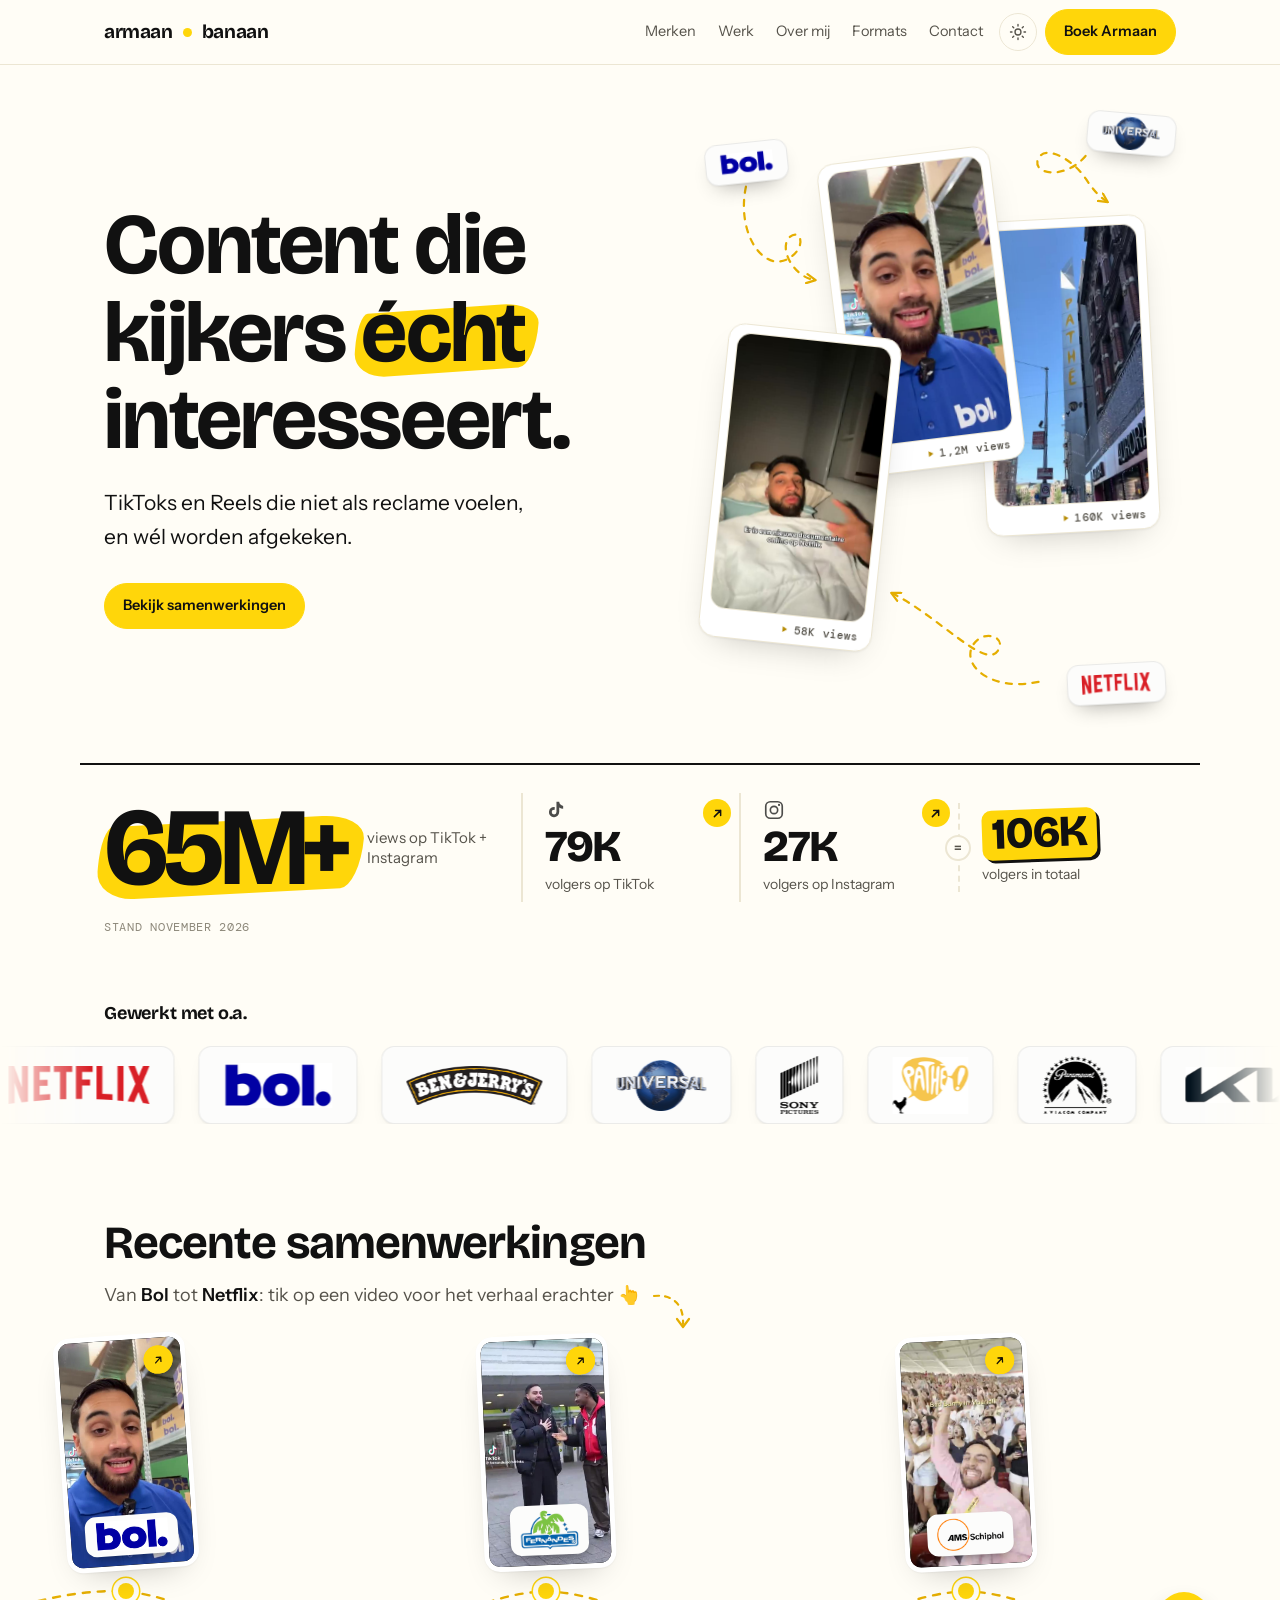
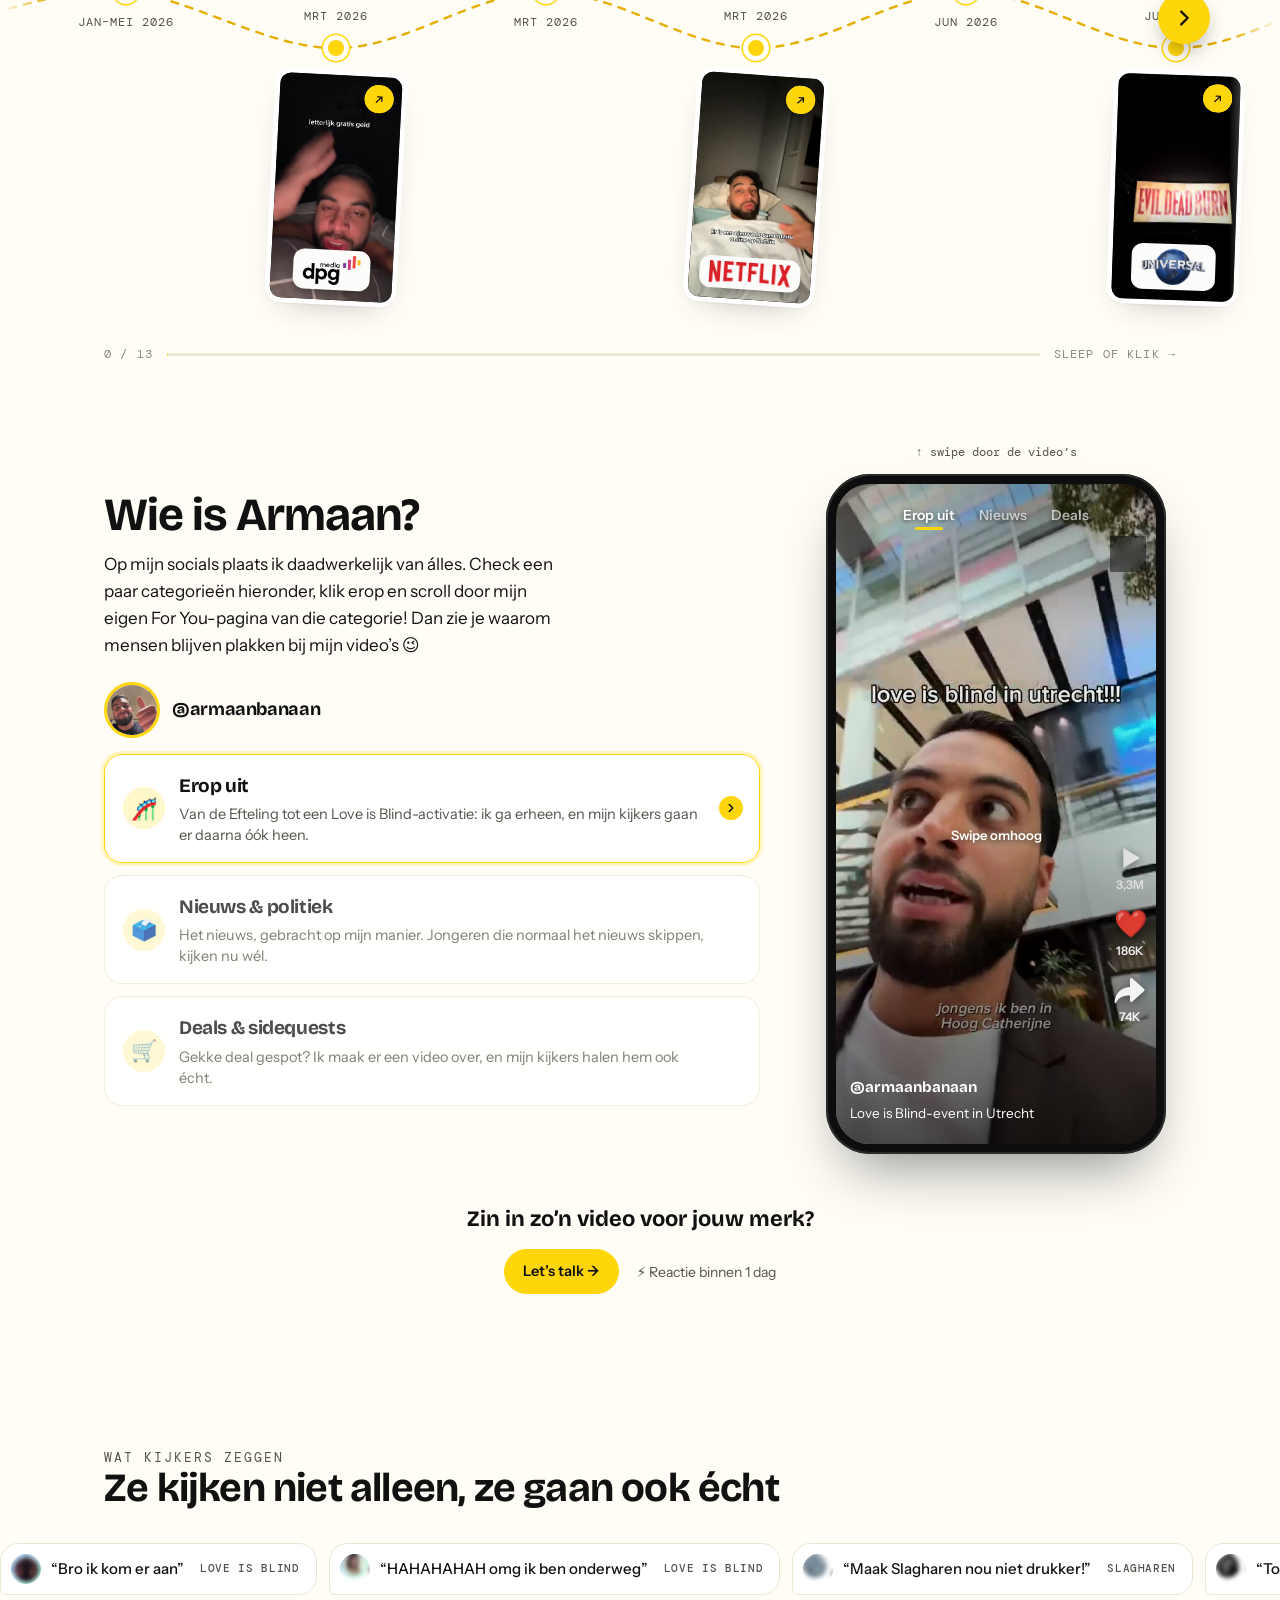
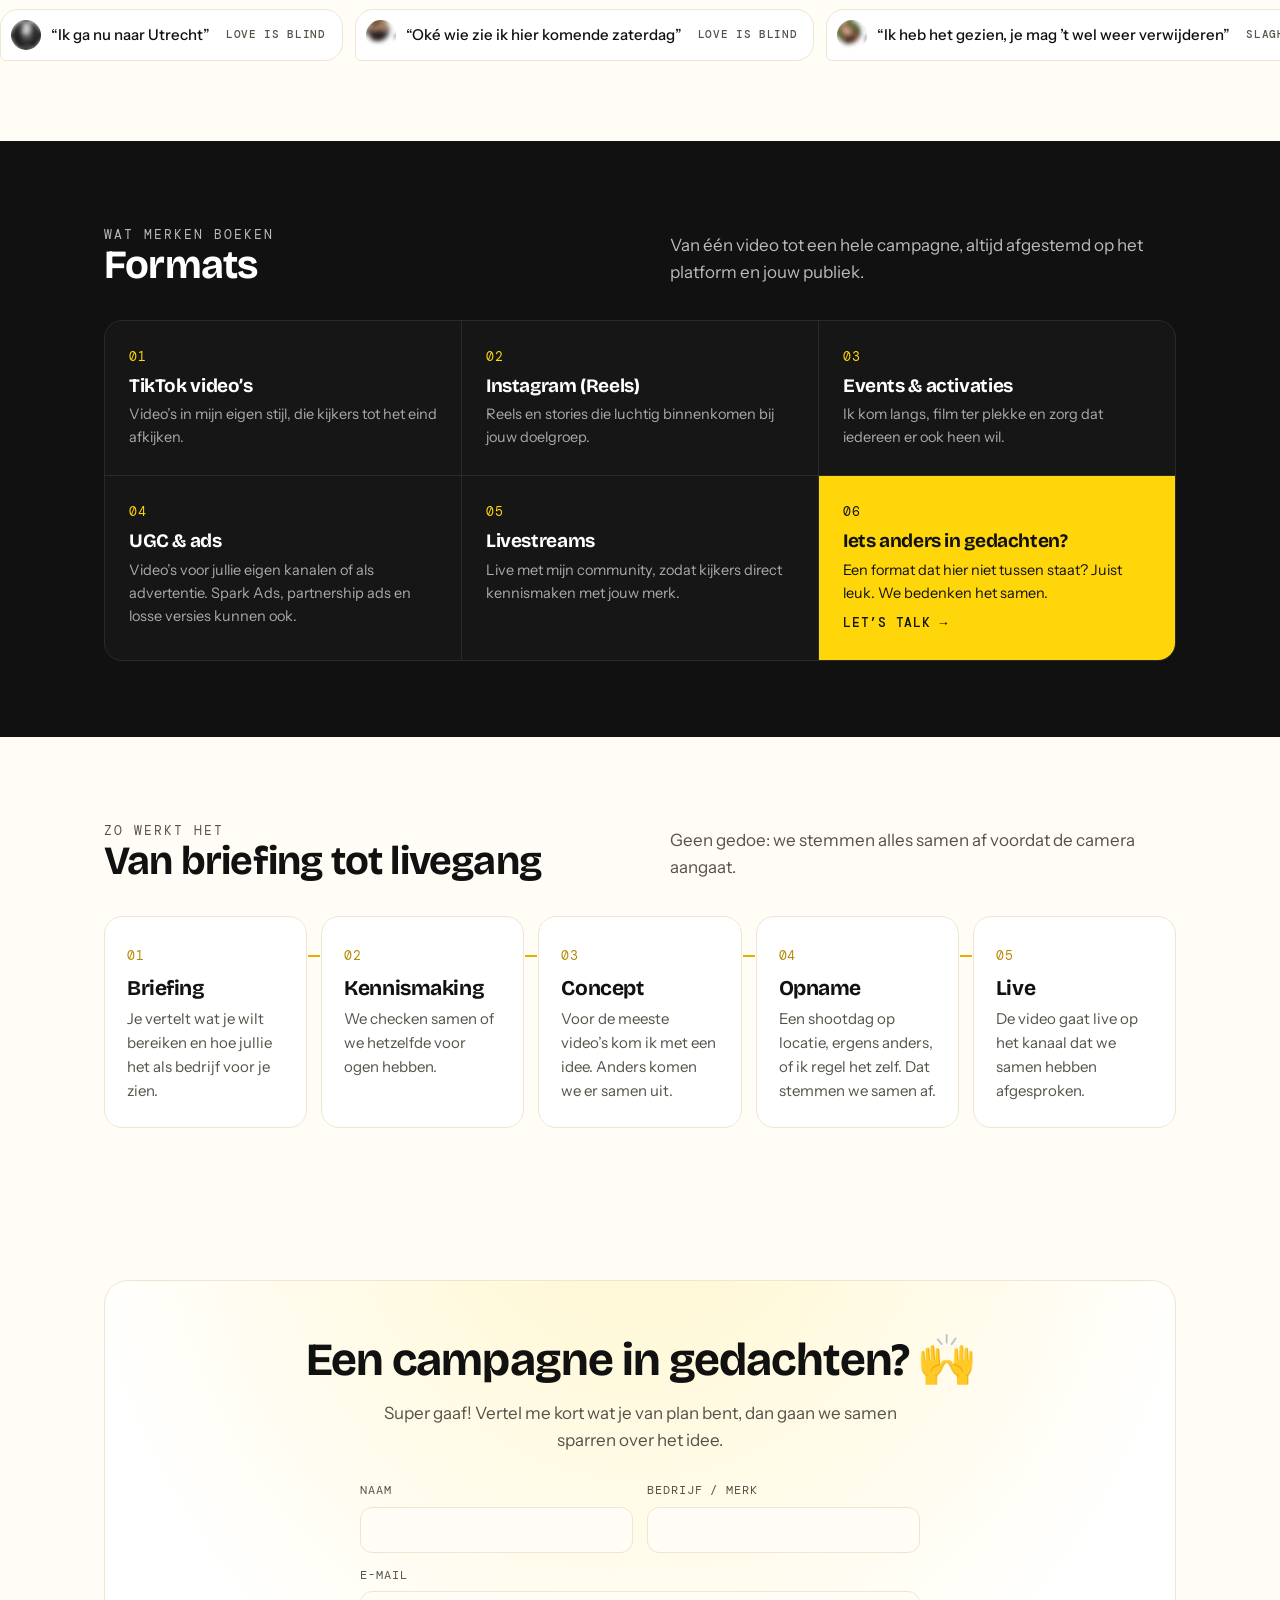
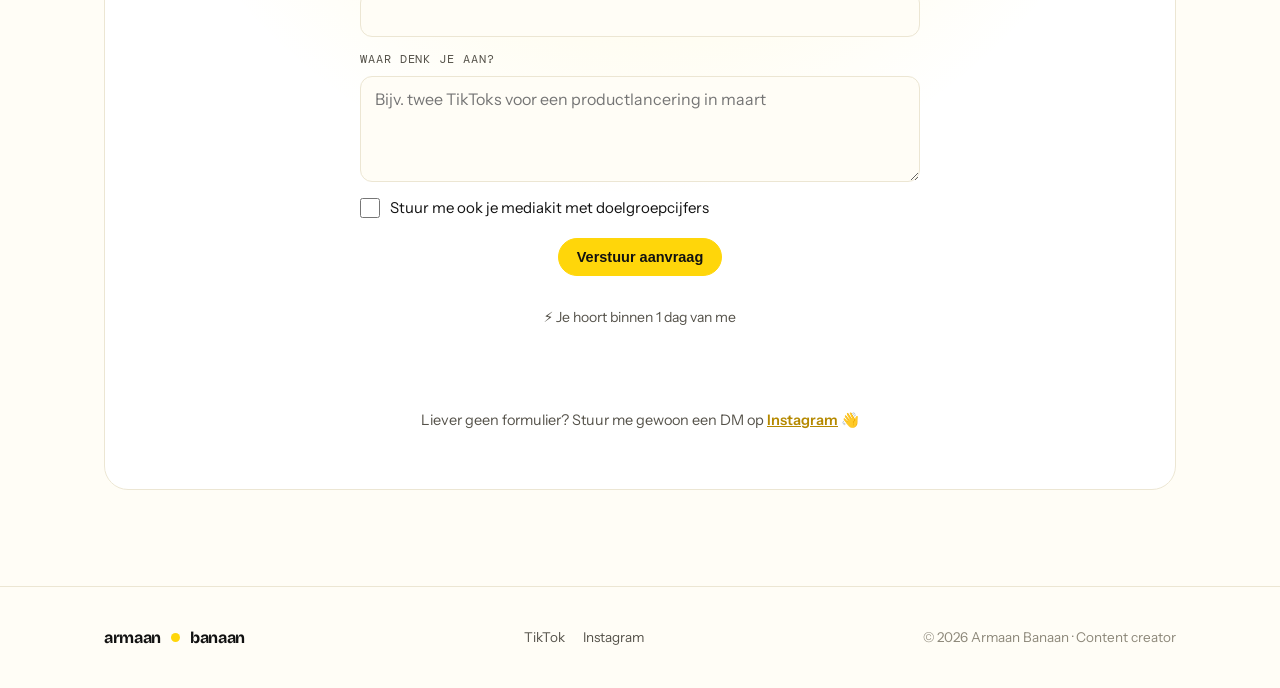
==== commit 1294414c: "Volgers bijgewerkt: TikTok 79K, Instagram 27K, totaal 106K Co-Authored-By: Claude Opus 5.5 <noreply@" ====
--- a/index.html
+++ b/index.html
@@ -561,9 +561,9 @@
 
     <div class="wrap hs" data-slotbox>
       <div class="hs-main"><span class="hs-big"><b class="reel" data-slot="65M+">65M+</b></span><span class="hs-cap">views op TikTok + Instagram</span></div>
-      <a class="hs-item hs-link" aria-label="76K volgers op TikTok, bekijk profiel" href="https://www.tiktok.com/@armaanbanaan" target="_blank" rel="noopener"><span class="hs-ic"><svg viewBox="0 0 24 24" fill="currentColor"><path d="M16.6 5.8a4.9 4.9 0 0 1-1.1-2.9h-3v11.4a2.6 2.6 0 1 1-2.6-2.6c.2 0 .5 0 .7.1V8.7a5.6 5.6 0 1 0 4.9 5.6V9.3a7.9 7.9 0 0 0 4.3 1.3V7.6a4.9 4.9 0 0 1-3.2-1.8z"/></svg></span><b class="reel" data-slot="76K">76K</b><span class="hs-l">volgers op TikTok</span><span class="hs-go" aria-hidden="true"><svg viewBox="0 0 24 24" fill="none" stroke="currentColor" stroke-width="2.4" stroke-linecap="round" stroke-linejoin="round"><path d="M7 17 17 7M9 7h8v8"/></svg></span></a>
-      <a class="hs-item hs-link" aria-label="24K volgers op Instagram, bekijk profiel" href="https://www.instagram.com/armaanbanaan" target="_blank" rel="noopener"><span class="hs-ic"><svg viewBox="0 0 24 24" fill="none" stroke="currentColor" stroke-width="1.8"><rect x="3" y="3" width="18" height="18" rx="5"/><circle cx="12" cy="12" r="4"/><circle cx="17.5" cy="6.5" r="1.2" fill="currentColor" stroke="none"/></svg></span><b class="reel" data-slot="24K">24K</b><span class="hs-l">volgers op Instagram</span><span class="hs-go" aria-hidden="true"><svg viewBox="0 0 24 24" fill="none" stroke="currentColor" stroke-width="2.4" stroke-linecap="round" stroke-linejoin="round"><path d="M7 17 17 7M9 7h8v8"/></svg></span></a>
-      <div class="hs-item hs-sum"><span class="hs-eq">=</span><b>100K</b><span class="hs-l">volgers in totaal</span></div>
+      <a class="hs-item hs-link" aria-label="79K volgers op TikTok, bekijk profiel" href="https://www.tiktok.com/@armaanbanaan" target="_blank" rel="noopener"><span class="hs-ic"><svg viewBox="0 0 24 24" fill="currentColor"><path d="M16.6 5.8a4.9 4.9 0 0 1-1.1-2.9h-3v11.4a2.6 2.6 0 1 1-2.6-2.6c.2 0 .5 0 .7.1V8.7a5.6 5.6 0 1 0 4.9 5.6V9.3a7.9 7.9 0 0 0 4.3 1.3V7.6a4.9 4.9 0 0 1-3.2-1.8z"/></svg></span><b class="reel" data-slot="79K">79K</b><span class="hs-l">volgers op TikTok</span><span class="hs-go" aria-hidden="true"><svg viewBox="0 0 24 24" fill="none" stroke="currentColor" stroke-width="2.4" stroke-linecap="round" stroke-linejoin="round"><path d="M7 17 17 7M9 7h8v8"/></svg></span></a>
+      <a class="hs-item hs-link" aria-label="27K volgers op Instagram, bekijk profiel" href="https://www.instagram.com/armaanbanaan" target="_blank" rel="noopener"><span class="hs-ic"><svg viewBox="0 0 24 24" fill="none" stroke="currentColor" stroke-width="1.8"><rect x="3" y="3" width="18" height="18" rx="5"/><circle cx="12" cy="12" r="4"/><circle cx="17.5" cy="6.5" r="1.2" fill="currentColor" stroke="none"/></svg></span><b class="reel" data-slot="27K">27K</b><span class="hs-l">volgers op Instagram</span><span class="hs-go" aria-hidden="true"><svg viewBox="0 0 24 24" fill="none" stroke="currentColor" stroke-width="2.4" stroke-linecap="round" stroke-linejoin="round"><path d="M7 17 17 7M9 7h8v8"/></svg></span></a>
+      <div class="hs-item hs-sum"><span class="hs-eq">=</span><b>106K</b><span class="hs-l">volgers in totaal</span></div>
       <p class="hs-note">Stand november 2026</p>
     </div>
   </section>
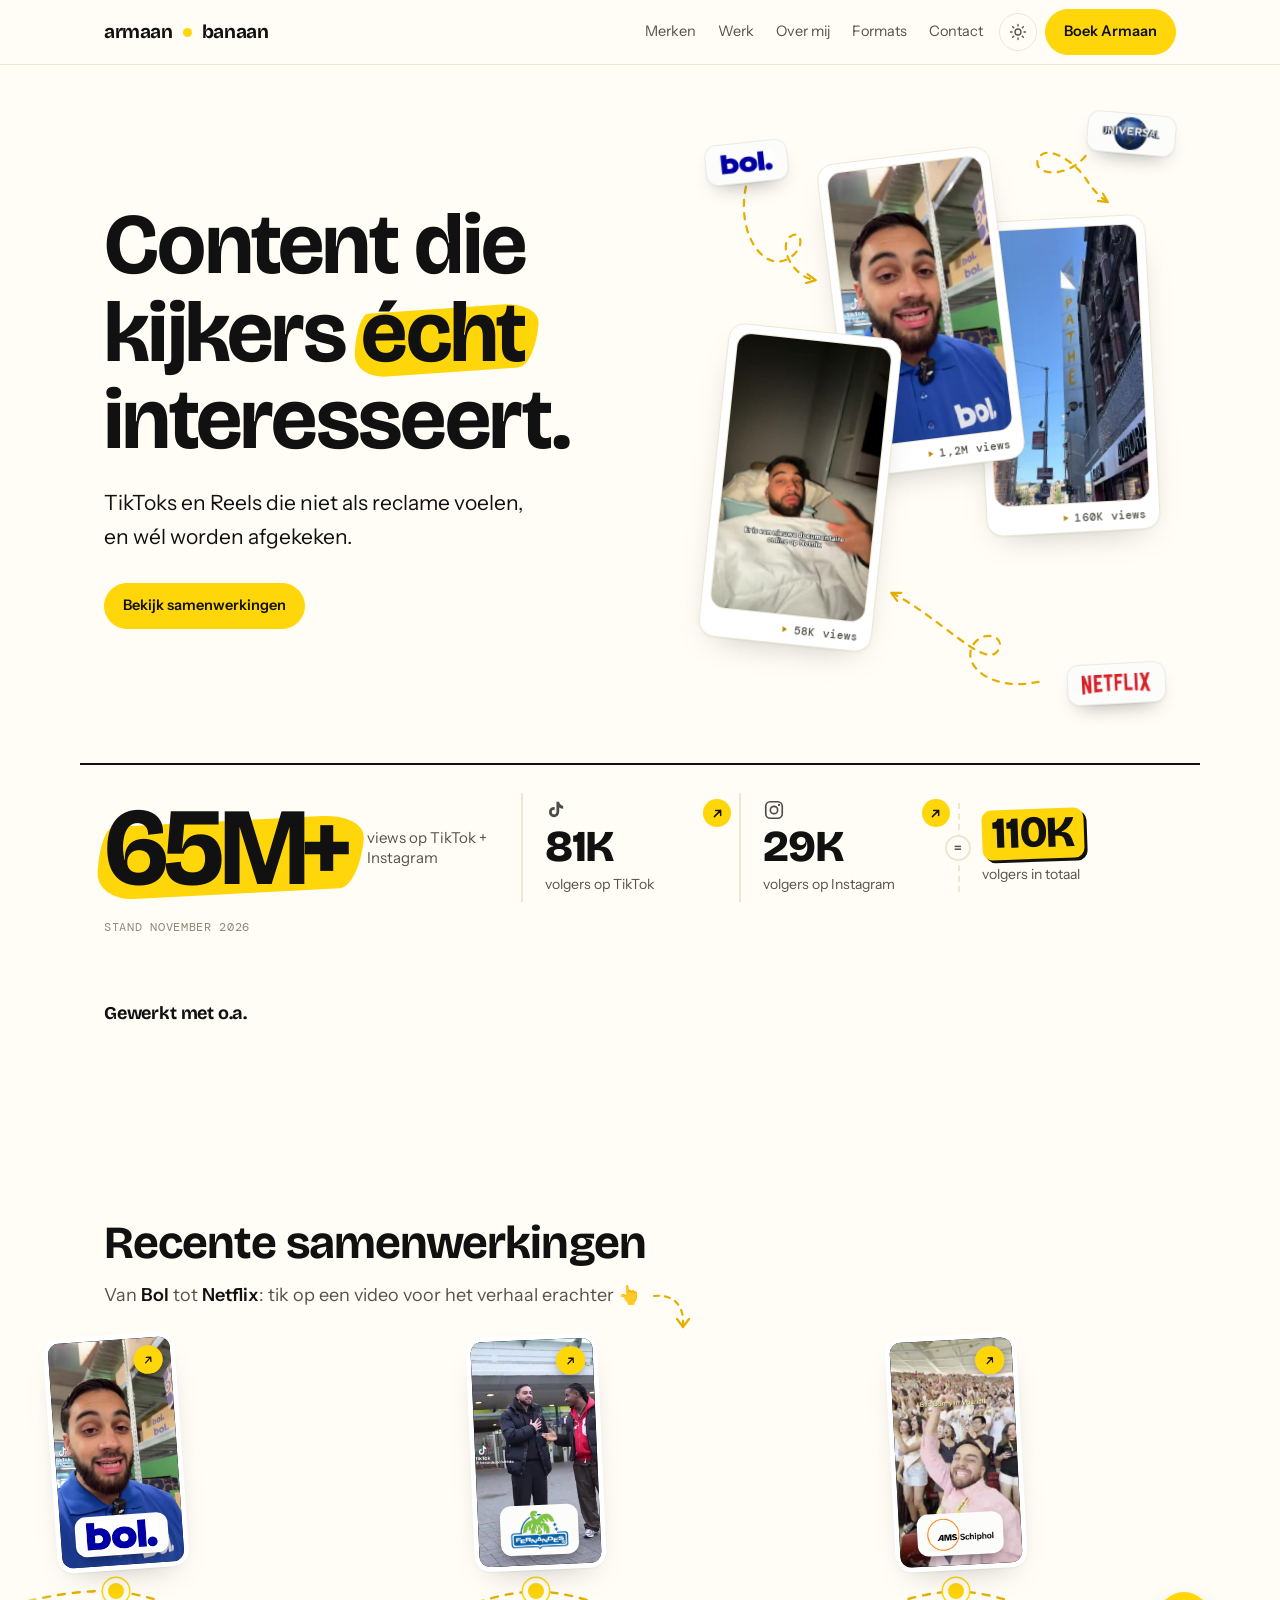
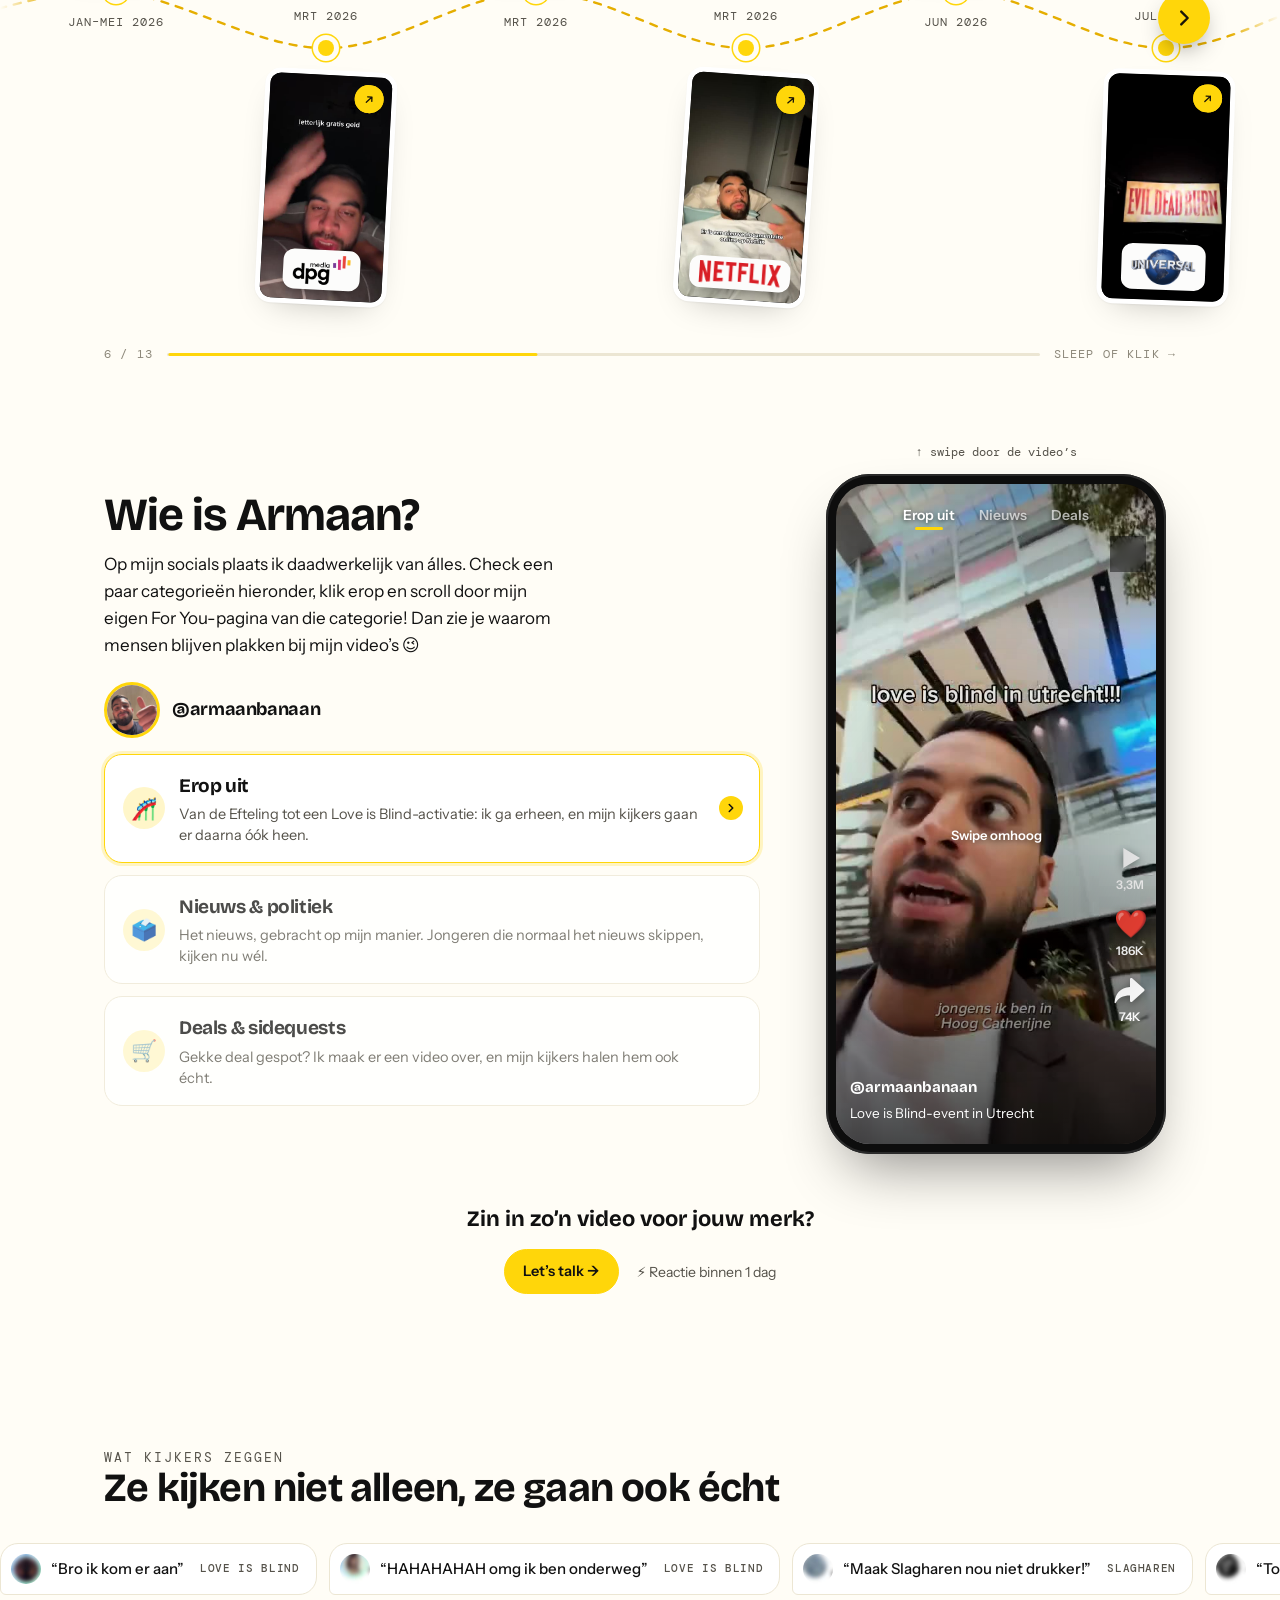
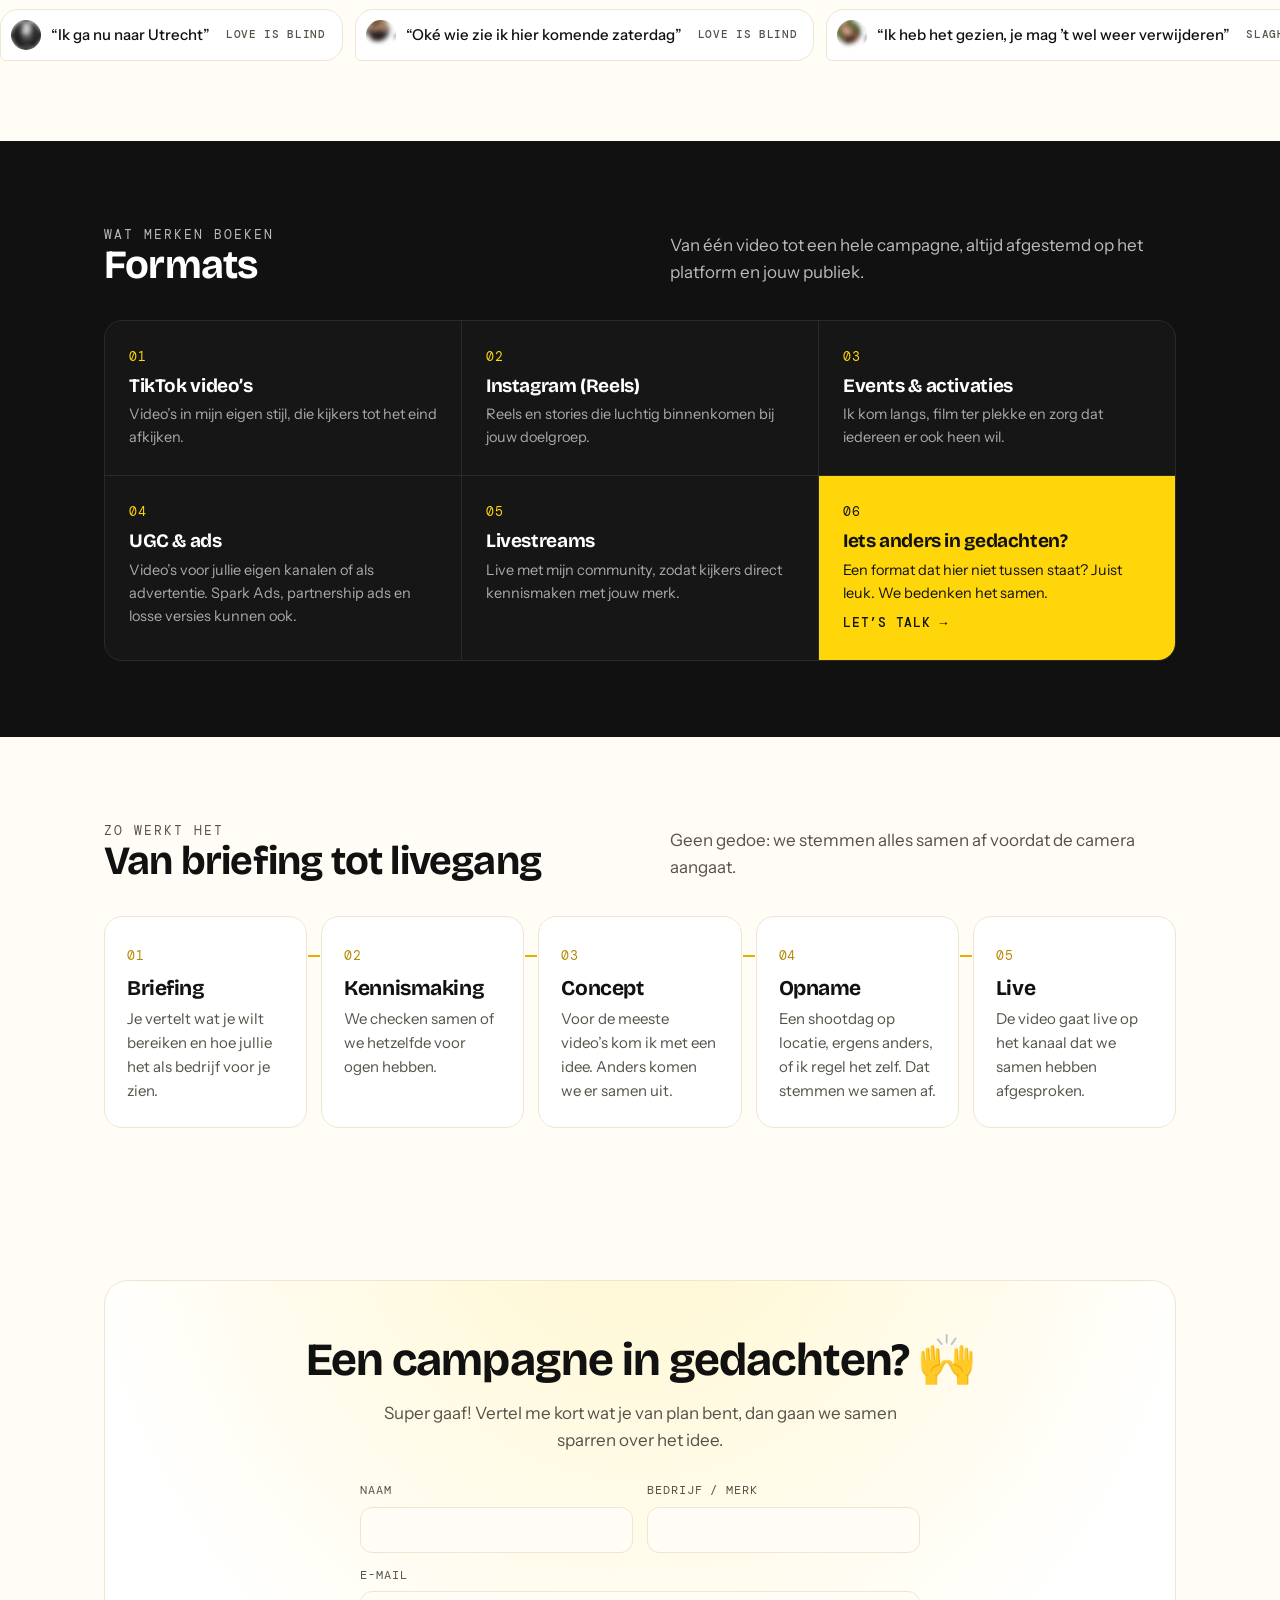
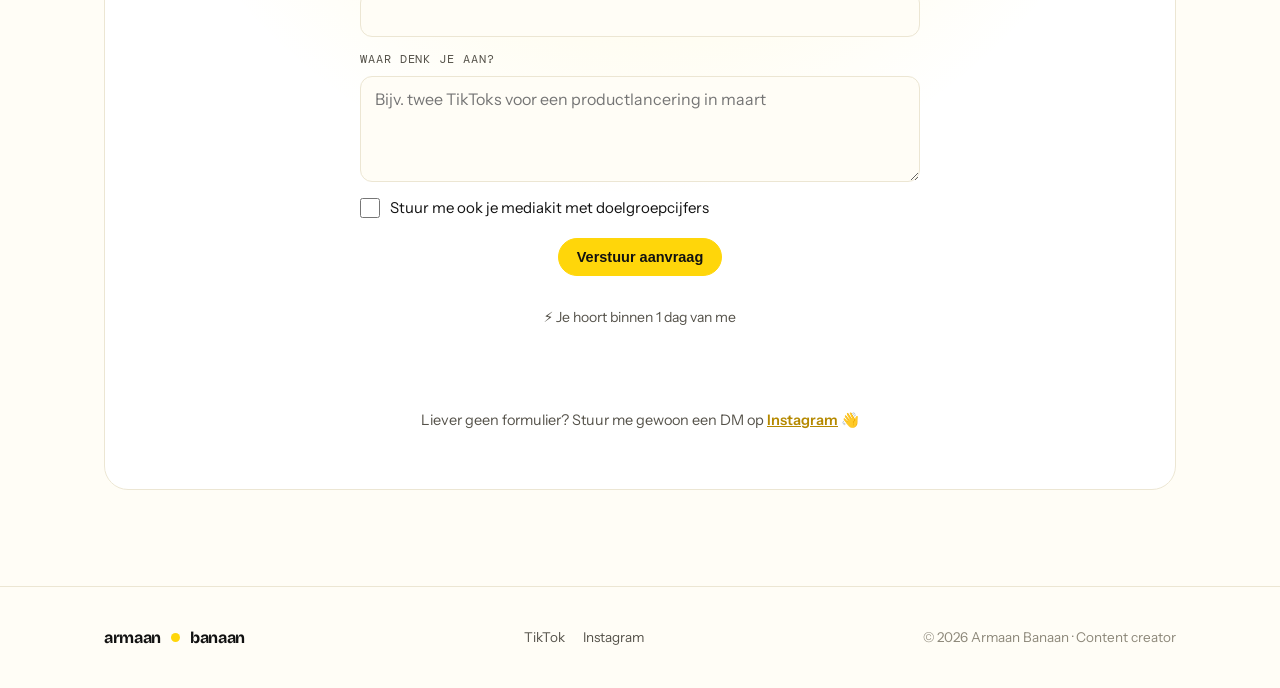
==== commit e4ee068d: "Volgers bijgewerkt: TikTok 81K, Instagram 29K, totaal 110K Co-Authored-By: Claude Opus 5.5 <noreply@" ====
--- a/index.html
+++ b/index.html
@@ -561,9 +561,9 @@
 
     <div class="wrap hs" data-slotbox>
       <div class="hs-main"><span class="hs-big"><b class="reel" data-slot="65M+">65M+</b></span><span class="hs-cap">views op TikTok + Instagram</span></div>
-      <a class="hs-item hs-link" aria-label="79K volgers op TikTok, bekijk profiel" href="https://www.tiktok.com/@armaanbanaan" target="_blank" rel="noopener"><span class="hs-ic"><svg viewBox="0 0 24 24" fill="currentColor"><path d="M16.6 5.8a4.9 4.9 0 0 1-1.1-2.9h-3v11.4a2.6 2.6 0 1 1-2.6-2.6c.2 0 .5 0 .7.1V8.7a5.6 5.6 0 1 0 4.9 5.6V9.3a7.9 7.9 0 0 0 4.3 1.3V7.6a4.9 4.9 0 0 1-3.2-1.8z"/></svg></span><b class="reel" data-slot="79K">79K</b><span class="hs-l">volgers op TikTok</span><span class="hs-go" aria-hidden="true"><svg viewBox="0 0 24 24" fill="none" stroke="currentColor" stroke-width="2.4" stroke-linecap="round" stroke-linejoin="round"><path d="M7 17 17 7M9 7h8v8"/></svg></span></a>
-      <a class="hs-item hs-link" aria-label="27K volgers op Instagram, bekijk profiel" href="https://www.instagram.com/armaanbanaan" target="_blank" rel="noopener"><span class="hs-ic"><svg viewBox="0 0 24 24" fill="none" stroke="currentColor" stroke-width="1.8"><rect x="3" y="3" width="18" height="18" rx="5"/><circle cx="12" cy="12" r="4"/><circle cx="17.5" cy="6.5" r="1.2" fill="currentColor" stroke="none"/></svg></span><b class="reel" data-slot="27K">27K</b><span class="hs-l">volgers op Instagram</span><span class="hs-go" aria-hidden="true"><svg viewBox="0 0 24 24" fill="none" stroke="currentColor" stroke-width="2.4" stroke-linecap="round" stroke-linejoin="round"><path d="M7 17 17 7M9 7h8v8"/></svg></span></a>
-      <div class="hs-item hs-sum"><span class="hs-eq">=</span><b>106K</b><span class="hs-l">volgers in totaal</span></div>
+      <a class="hs-item hs-link" aria-label="81K volgers op TikTok, bekijk profiel" href="https://www.tiktok.com/@armaanbanaan" target="_blank" rel="noopener"><span class="hs-ic"><svg viewBox="0 0 24 24" fill="currentColor"><path d="M16.6 5.8a4.9 4.9 0 0 1-1.1-2.9h-3v11.4a2.6 2.6 0 1 1-2.6-2.6c.2 0 .5 0 .7.1V8.7a5.6 5.6 0 1 0 4.9 5.6V9.3a7.9 7.9 0 0 0 4.3 1.3V7.6a4.9 4.9 0 0 1-3.2-1.8z"/></svg></span><b class="reel" data-slot="81K">81K</b><span class="hs-l">volgers op TikTok</span><span class="hs-go" aria-hidden="true"><svg viewBox="0 0 24 24" fill="none" stroke="currentColor" stroke-width="2.4" stroke-linecap="round" stroke-linejoin="round"><path d="M7 17 17 7M9 7h8v8"/></svg></span></a>
+      <a class="hs-item hs-link" aria-label="29K volgers op Instagram, bekijk profiel" href="https://www.instagram.com/armaanbanaan" target="_blank" rel="noopener"><span class="hs-ic"><svg viewBox="0 0 24 24" fill="none" stroke="currentColor" stroke-width="1.8"><rect x="3" y="3" width="18" height="18" rx="5"/><circle cx="12" cy="12" r="4"/><circle cx="17.5" cy="6.5" r="1.2" fill="currentColor" stroke="none"/></svg></span><b class="reel" data-slot="29K">29K</b><span class="hs-l">volgers op Instagram</span><span class="hs-go" aria-hidden="true"><svg viewBox="0 0 24 24" fill="none" stroke="currentColor" stroke-width="2.4" stroke-linecap="round" stroke-linejoin="round"><path d="M7 17 17 7M9 7h8v8"/></svg></span></a>
+      <div class="hs-item hs-sum"><span class="hs-eq">=</span><b>110K</b><span class="hs-l">volgers in totaal</span></div>
       <p class="hs-note">Stand november 2026</p>
     </div>
   </section>
